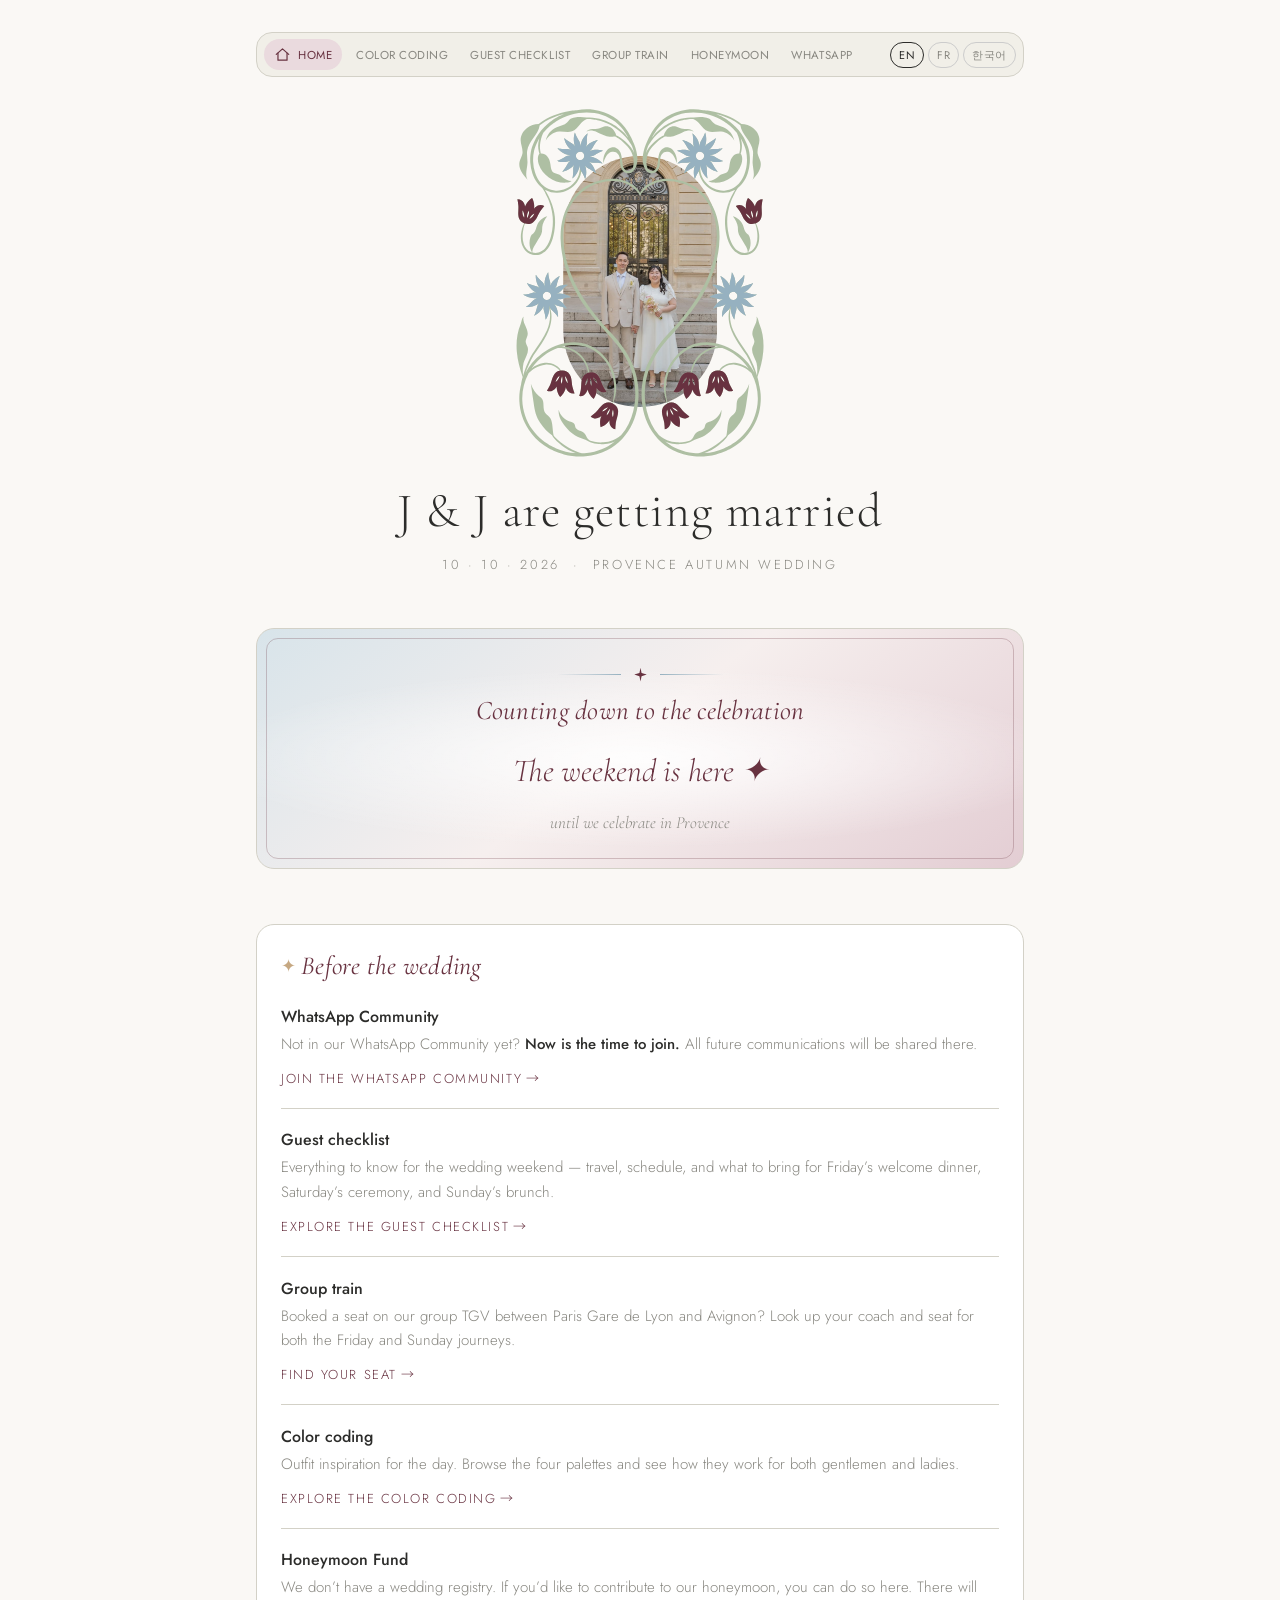
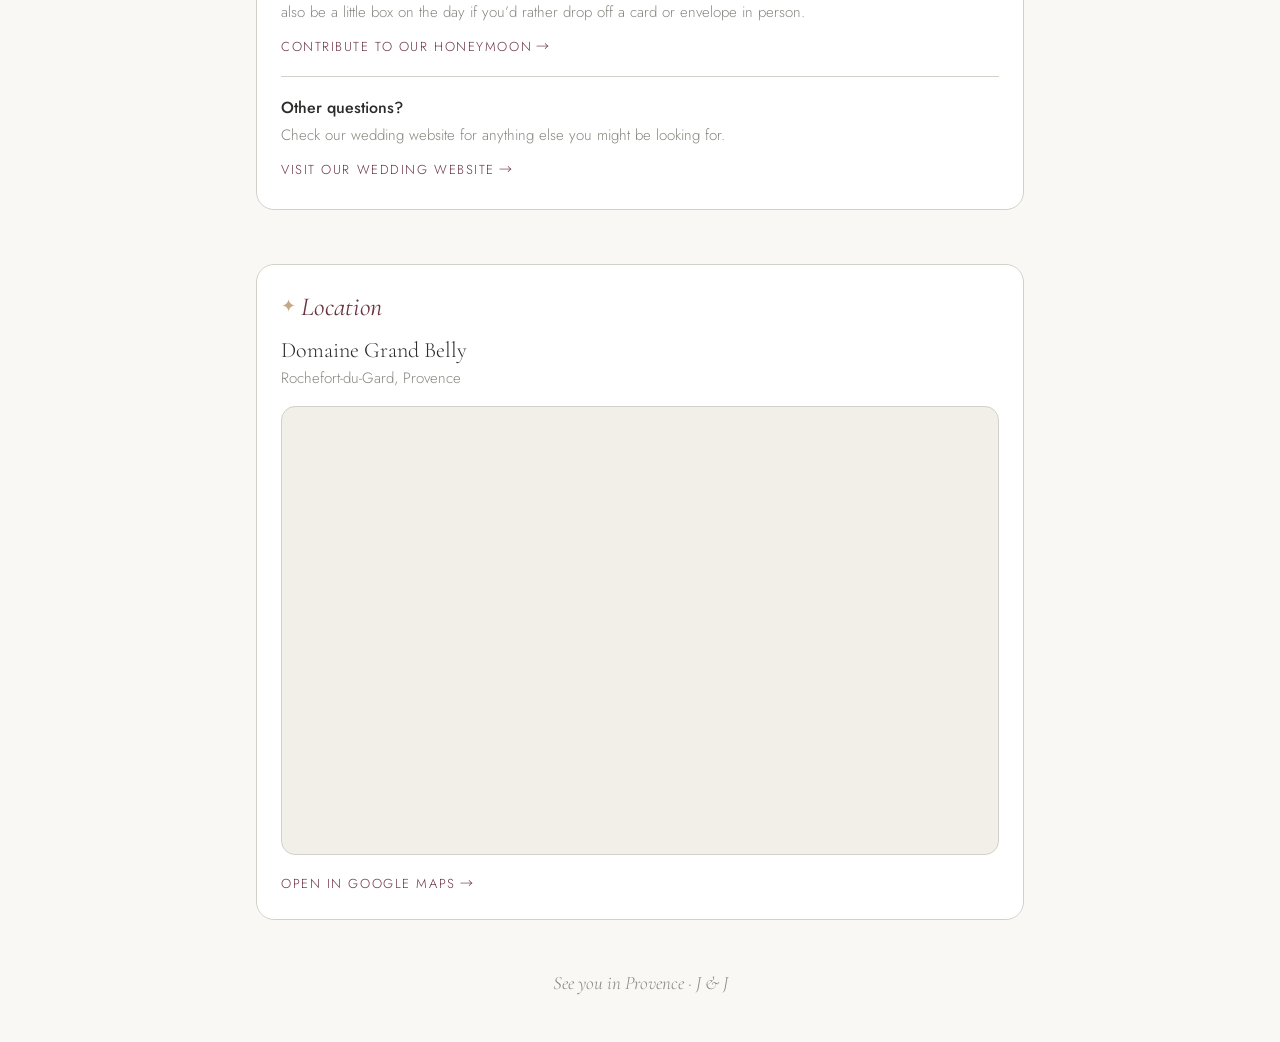
==== index.html @ afd841c7 "Refactor language handling and navigation for J&J Wedding site - Updated language initialization in " ====
<!DOCTYPE html>
<html lang="en">
<head>
  <meta charset="UTF-8">
  <meta name="viewport" content="width=device-width, initial-scale=1.0">
  <title data-i18n="doc.home">J&J Wedding — 10·10·2026</title>
  <link href="https://fonts.googleapis.com/css2?family=Cormorant+Garamond:ital,wght@0,300;0,400;1,300;1,400&family=Jost:wght@300;400&family=Noto+Sans+KR:wght@300;400&display=swap" rel="stylesheet">
  <link rel="stylesheet" href="css/styles.css">
</head>
<body>
  <div class="wrap">

    <nav class="site-nav">
      <a href="index.html" class="site-nav__home is-active" aria-current="page" data-i18n-aria="nav.home">
        <svg class="site-nav__home-icon" viewBox="0 0 24 24" fill="none" aria-hidden="true">
          <path d="M3.2 11.8 12 4l8.8 7.8" stroke="currentColor" stroke-width="1.7" stroke-linecap="round" stroke-linejoin="round"/>
          <path d="M5.6 10.2V20h12.8v-9.8" stroke="currentColor" stroke-width="1.7" stroke-linecap="round" stroke-linejoin="round"/>
        </svg>
        <span class="site-nav__home-text" data-i18n="nav.home">Home</span>
      </a>
      <div class="site-nav__links">
        <a href="color-coding.html" class="site-nav__link" data-i18n="nav.colors">Color coding</a>
        <a href="checklist.html" class="site-nav__link" data-i18n="nav.checklist">Guest checklist</a>
        <a href="train.html" class="site-nav__link" data-i18n="nav.train">Group train</a>
        <a href="honeymoon.html" class="site-nav__link" data-i18n="nav.honeymoon">Honeymoon</a>
        <a href="whatsapp.html" class="site-nav__link" data-i18n="nav.whatsapp">WhatsApp</a>
      </div>
      <div class="site-nav__lang" id="lang-switch" role="group" aria-label="Language">
        <button type="button" class="lang-btn" data-lang="en">EN</button>
        <button type="button" class="lang-btn" data-lang="fr">FR</button>
        <button type="button" class="lang-btn" data-lang="ko">한국어</button>
      </div>
    </nav>

    <header class="home-hero">
      <div class="home-frame">
        <img class="home-frame__photo" src="images/couple.jpg" alt="J &amp; J on the steps after their ceremony">
        <img class="home-frame__art" src="images/floral-frame.svg" alt="" aria-hidden="true">
      </div>
      <h1 data-i18n="home.h1">J &amp; J are getting married</h1>
      <div class="sub" data-i18n="sub.date">10 · 10 · 2026 &nbsp;·&nbsp; Provence Autumn Wedding</div>
    </header>

    <section class="home-countdown" aria-label="Countdown to the celebration">
      <div class="countdown-ornament" aria-hidden="true">
        <span class="cd-rule"></span>
        <svg class="cd-star" viewBox="0 0 24 24" fill="none"><path d="M12 1 L13.7 9.4 L22 12 L13.7 14.6 L12 23 L10.3 14.6 L2 12 L10.3 9.4 Z" fill="#683240"/></svg>
        <span class="cd-rule right"></span>
      </div>
      <div class="home-section-title countdown-title" data-i18n="cd.title">Counting down to the celebration</div>
      <div class="countdown-row" id="countdown">
        <div class="countdown-unit"><span class="countdown-num" id="cd-days">00</span><span class="countdown-label" data-i18n="cd.days">Days</span></div>
        <div class="countdown-unit"><span class="countdown-num" id="cd-hours">00</span><span class="countdown-label" data-i18n="cd.hours">Hours</span></div>
        <div class="countdown-unit"><span class="countdown-num" id="cd-mins">00</span><span class="countdown-label" data-i18n="cd.mins">Minutes</span></div>
        <div class="countdown-unit"><span class="countdown-num" id="cd-secs">00</span><span class="countdown-label" data-i18n="cd.secs">Seconds</span></div>
      </div>
      <div class="countdown-foot" data-i18n="cd.foot">until we celebrate in Provence</div>
    </section>

    <section class="home-before">
      <div class="home-section-title"><span class="home-title-mark">&#10022;</span><span data-i18n="home.before">Before the wedding</span></div>

      <a class="before-item" href="whatsapp.html">
        <div class="before-title" data-i18n="home.wa.title">WhatsApp Community</div>
        <div class="before-desc" data-i18n-html="home.wa.desc">Not in our WhatsApp Community yet? <strong>Now is the time to join.</strong> All future communications will be shared there.</div>
        <span class="home-link"><span data-i18n="home.wa.link">Join the WhatsApp Community</span> <span class="arr">&rarr;</span></span>
      </a>

      <a class="before-item" href="checklist.html">
        <div class="before-title" data-i18n="home.cl.title">Guest checklist</div>
        <div class="before-desc" data-i18n="home.cl.desc">Everything to know for the wedding weekend — travel, schedule, and what to bring for Friday's welcome dinner, Saturday's ceremony, and Sunday's brunch.</div>
        <span class="home-link"><span data-i18n="home.cl.link">Explore the guest checklist</span> <span class="arr">&rarr;</span></span>
      </a>

      <a class="before-item" href="train.html">
        <div class="before-title" data-i18n="home.tr.title">Group train</div>
        <div class="before-desc" data-i18n="home.tr.desc">Booked a seat on our group TGV between Paris Gare de Lyon and Avignon? Look up your coach and seat for both the Friday and Sunday journeys.</div>
        <span class="home-link"><span data-i18n="home.tr.link">Find your seat</span> <span class="arr">&rarr;</span></span>
      </a>

      <a class="before-item" href="color-coding.html">
        <div class="before-title" data-i18n="home.cc.title">Color coding</div>
        <div class="before-desc" data-i18n="home.cc.desc">Outfit inspiration for the day. Browse the four palettes and see how they work for both gentlemen and ladies.</div>
        <span class="home-link"><span data-i18n="home.cc.link">Explore the color coding</span> <span class="arr">&rarr;</span></span>
      </a>

      <a class="before-item" href="honeymoon.html">
        <div class="before-title" data-i18n="home.hm.title">Honeymoon Fund</div>
        <div class="before-desc" data-i18n="home.hm.desc">We don't have a wedding registry. If you'd like to contribute to our honeymoon, you can do so here. There will also be a little box on the day if you'd rather drop off a card or envelope in person.</div>
        <span class="home-link"><span data-i18n="home.hm.link">Contribute to our honeymoon</span> <span class="arr">&rarr;</span></span>
      </a>

      <a class="before-item" href="https://jandjgettingmarried.my.canva.site/" target="_blank" rel="noopener">
        <div class="before-title" data-i18n="home.other.title">Other questions?</div>
        <div class="before-desc" data-i18n="home.other.desc">Check our wedding website for anything else you might be looking for.</div>
        <span class="home-link"><span data-i18n="home.other.link">Visit our wedding website</span> <span class="arr">&rarr;</span></span>
      </a>
    </section>

    <section class="home-location">
      <div class="home-location-head">
        <div class="home-section-title"><span class="home-title-mark">&#10022;</span><span data-i18n="home.loc.title">Location</span></div>
        <div class="home-venue">Domaine Grand Belly</div>
        <div class="home-venue-town" data-i18n="home.loc.town">Rochefort-du-Gard, Provence</div>
      </div>
      <div class="home-map">
        <iframe
          src="https://www.google.com/maps?q=43.99205,4.66018&amp;z=13&amp;hl=en&amp;output=embed"
          title="Map showing Domaine Grand Belly near Rochefort-du-Gard, Provence"
          loading="lazy"
          referrerpolicy="no-referrer-when-downgrade"></iframe>
      </div>
      <a class="home-link" href="https://maps.app.goo.gl/YRnJwH1h8C44rEY98" target="_blank" rel="noopener">
        <span data-i18n="home.map.link">Open in Google Maps</span> <span class="arr">&rarr;</span>
      </a>
    </section>

    <div class="home-foot" data-i18n="home.foot">See you in Provence &middot; J &amp; J</div>

  </div>

  <script src="js/site.js"></script>
  <script>
    // Countdown to the welcome weekend — Friday 9 October 2026, 18:00 (Europe/Paris, CEST = UTC+2)
    (function () {
      var target = new Date('2026-10-09T18:00:00+02:00').getTime();
      var row = document.getElementById('countdown');
      var els = {
        days: document.getElementById('cd-days'),
        hours: document.getElementById('cd-hours'),
        mins: document.getElementById('cd-mins'),
        secs: document.getElementById('cd-secs')
      };
      var pad = function (n) { return (n < 10 ? '0' : '') + n; };

      function tick() {
        var diff = target - Date.now();
        if (diff <= 0) {
          row.innerHTML = '<div class="countdown-done">' + (window.t ? window.t('cd.done') : 'The weekend is here ✦') + '</div>';
          clearInterval(timer);
          return;
        }
        var s = Math.floor(diff / 1000);
        els.days.textContent = Math.floor(s / 86400);
        els.hours.textContent = pad(Math.floor(s % 86400 / 3600));
        els.mins.textContent = pad(Math.floor(s % 3600 / 60));
        els.secs.textContent = pad(s % 60);
      }

      tick();
      var timer = setInterval(tick, 1000);
    })();
  </script>
</body>
</html>
---- css/styles.css ----
:root {
  --burg: #683240;
  --burg-pale: #EADADE;
  --blue: #96B1C0;
  --blue-pale: #E7EEF2;
  --gold: #C6A882;
  --ivory: #FAF4EF;
  --stone: #D3D1C7;
  --bg: #FAF8F5;
  --surface: #F1EFE8;
  --text: #2C2C2A;
  --muted: #888780;
}

* { box-sizing: border-box; margin: 0; padding: 0; }
html { -webkit-text-size-adjust: 100%; overflow-x: hidden; }
body {
  background: var(--bg);
  font-family: 'Jost', 'Noto Sans KR', sans-serif;
  font-weight: 300;
  min-height: 100vh;
  overflow-x: hidden;
}

.wrap { max-width: 800px; width: 100%; margin: 0 auto; padding: 2rem 1rem 3rem; }

/* HEADER */
h1 {
  font-family: 'Cormorant Garamond', serif;
  font-size: clamp(30px, 6vw, 38px);
  font-weight: 300;
  color: var(--text);
  letter-spacing: .04em;
  line-height: 1.2;
  margin-bottom: 5px;
}
.sub {
  font-size: 15px;
  color: var(--muted);
  letter-spacing: .14em;
  text-transform: uppercase;
  margin-bottom: 1.8rem;
}

/* LANGUAGE SWITCHER */
.lang-switch { display: flex; gap: 6px; margin-bottom: 1.4rem; }
.lang-btn {
  padding: 5px 12px;
  border-radius: 20px;
  font-size: 14px;
  letter-spacing: .08em;
  text-transform: uppercase;
  cursor: pointer;
  border: 0.5px solid #ccc;
  color: var(--muted);
  background: transparent;
  font-family: 'Jost', sans-serif;
  transition: border-color .15s, color .15s;
  -webkit-tap-highlight-color: transparent;
}
.lang-btn.active { border-color: var(--text); color: var(--text); }

/* TABS */
.tabs-wrap { margin-bottom: 1.4rem; }
.tabs-row { display: flex; flex-direction: column; gap: 4px; margin-bottom: 10px; }
.tabs-row:last-child { margin-bottom: 0; }
.tabs-row-label { font-size: 13px; letter-spacing: .12em; text-transform: uppercase; color: var(--muted); }
.tabs { display: flex; gap: 8px; }
.tab {
  flex: 1;
  padding: 9px 8px;
  border-radius: 20px;
  font-size: 15px;
  letter-spacing: .06em;
  text-transform: uppercase;
  cursor: pointer;
  border: 0.5px solid #ccc;
  color: var(--muted);
  background: transparent;
  transition: border-color .15s, color .15s;
  font-family: 'Jost', sans-serif;
  text-align: center;
  -webkit-tap-highlight-color: transparent;
}
.tab.active { background: transparent; }
.tab-swatch {
  width: 8px;
  height: 8px;
  border-radius: 50%;
  display: inline-block;
  margin-right: 4px;
  vertical-align: middle;
  flex-shrink: 0;
}

/* BADGE */
.badge {
  display: inline-block;
  font-size: 14px;
  letter-spacing: .08em;
  text-transform: uppercase;
  padding: 4px 11px;
  border-radius: 20px;
  margin-bottom: 12px;
}
.badge-classic { background: #EAE6E0; color: #5A4E44; }
.badge-bold { background: var(--burg-pale); color: var(--burg); }
.badge-azure { background: var(--blue-pale); color: #47606D; }

.outfit-wrap { display: block; }

/* HERO CARD */
.outfit-hero {
  background: var(--surface);
  border-radius: 16px;
  border: 0.5px solid var(--stone);
  padding: 1.4rem 1rem 1rem;
  margin-bottom: 1.2rem;
  display: flex;
  flex-direction: column;
  gap: 1rem;
}
@media (min-width: 500px) {
  .outfit-hero { flex-direction: row; align-items: flex-start; padding: 1.4rem; gap: 1.4rem; }
}

/* Avatar pair */
.fig-wrap { display: flex; flex-direction: row; align-items: flex-end; gap: 10px; flex-shrink: 0; }
.avatar-col { display: flex; flex-direction: column; align-items: center; gap: 6px; }
.avatar-label { font-size: 13px; letter-spacing: .10em; text-transform: uppercase; color: var(--muted); text-align: center; }

/* Colour dots */
.dots-group { margin-top: .6rem; }
.dots-group + .dots-group { margin-top: .4rem; }
.dots-who { font-size: 13px; letter-spacing: .10em; text-transform: uppercase; color: var(--muted); margin-bottom: 3px; }
.colour-dots { display: flex; flex-wrap: wrap; gap: 8px; }
.cdot-wrap { display: flex; align-items: center; gap: 5px; }
.cdot { width: 24px; height: 24px; border-radius: 50%; border: 0.5px solid rgba(0,0,0,.08); flex-shrink: 0; }
.cdot-label { font-size: 15px; color: var(--muted); }

.hero-text { flex: 1; }
.hero-name {
  font-family: 'Cormorant Garamond', serif;
  font-size: clamp(24px, 4vw, 29px);
  font-weight: 300;
  color: var(--text);
  margin-bottom: 4px;
}
.hero-tagline { font-size: 16px; color: var(--muted); line-height: 1.65; }

/* PIECES */
.pieces-header { display: flex; align-items: center; justify-content: space-between; margin: 1.4rem 0 .7rem; }
.pieces-title { font-size: 14px; letter-spacing: .14em; text-transform: uppercase; color: var(--gold); }
.ptabs { display: flex; gap: 4px; }
.ptab {
  padding: 4px 12px;
  border-radius: 20px;
  font-size: 14px;
  letter-spacing: .06em;
  text-transform: uppercase;
  cursor: pointer;
  border: 0.5px solid #ccc;
  color: var(--muted);
  background: transparent;
  transition: all .15s;
  font-family: 'Jost', sans-serif;
  -webkit-tap-highlight-color: transparent;
}
.ptab.active { background: var(--text); color: #fff; border-color: var(--text); }

.piece-list { display: flex; flex-direction: column; gap: 8px; }
.piece-list.hidden { display: none; }
.piece-card {
  background: #fff;
  border: 0.5px solid var(--stone);
  border-radius: 12px;
  padding: 11px 13px;
  display: flex;
  align-items: center;
  gap: 12px;
}
.piece-swatch { width: 38px; height: 38px; border-radius: 8px; flex-shrink: 0; border: 0.5px solid rgba(0,0,0,.07); }
.piece-text { flex: 1; min-width: 0; }
.piece-name { font-size: 17px; color: var(--text); font-weight: 400; margin-bottom: 2px; }
.piece-desc { font-size: 15px; color: var(--muted); line-height: 1.55; }

/* MOBILE OVERRIDES */
@media (max-width: 499px) {
  .avatar-col svg { width: 72px; height: 120px; }
  .tab { padding: 6px 4px; font-size: 13px; letter-spacing: .04em; white-space: normal; line-height: 1.3; }
  .tab-swatch { display: none; }
  .tabs { gap: 4px; }
  .fig-wrap { align-self: center; }
}

/* SITE NAV — a single cohesive bar: home glyph, section links, language controls */
.site-nav {
  display: flex;
  flex-wrap: wrap;
  align-items: center;
  gap: 4px;
  padding: 6px 7px;
  margin-bottom: 2rem;
  background: var(--surface);
  border: 0.5px solid var(--stone);
  border-radius: 16px;
}
.site-nav__links {
  display: flex;
  flex-wrap: wrap;
  align-items: center;
  gap: 2px;
  flex: 1 1 auto;
  min-width: 0;
}
.site-nav__home,
.site-nav__link {
  display: inline-flex;
  align-items: center;
  padding: 6px 10px;
  border-radius: 999px;
  font-family: 'Jost', 'Noto Sans KR', sans-serif;
  font-size: 11.5px;
  font-weight: 400;
  letter-spacing: .045em;
  text-transform: uppercase;
  color: var(--muted);
  text-decoration: none;
  white-space: nowrap;
  transition: background-color .18s ease, color .18s ease;
  -webkit-tap-highlight-color: transparent;
}
.site-nav__home:hover,
.site-nav__link:hover {
  color: var(--text);
  background: var(--burg-pale);
}
.site-nav__link.is-active {
  color: var(--ivory);
  background: var(--burg);
}

/* Home: icon only, text unfurls to the right on hover / focus / current page */
.site-nav__home { padding: 7px 10px; }
.site-nav__home.is-active { color: var(--burg); background: var(--burg-pale); }
.site-nav__home-icon { width: 17px; height: 17px; display: block; flex-shrink: 0; }
.site-nav__home-text {
  max-width: 0;
  overflow: hidden;
  opacity: 0;
  white-space: nowrap;
  transition: max-width .3s cubic-bezier(.16,1,.3,1), opacity .22s ease, margin-left .3s cubic-bezier(.16,1,.3,1);
}
.site-nav__home:hover .site-nav__home-text,
.site-nav__home:focus-visible .site-nav__home-text,
.site-nav__home.is-active .site-nav__home-text {
  max-width: 8em;
  opacity: 1;
  margin-left: 7px;
}
@media (hover: none) {
  .site-nav__home-text { max-width: 8em; opacity: 1; margin-left: 7px; }
}

/* Language controls, pinned to the end of the bar */
.site-nav__lang {
  display: flex;
  gap: 4px;
  margin-left: auto;
  padding-left: 6px;
  flex-shrink: 0;
}
.site-nav__lang .lang-btn {
  padding: 4px 8px;
  font-size: 11px;
  letter-spacing: .05em;
}

.site-nav a:focus-visible,
.site-nav button:focus-visible {
  outline: 2px solid var(--burg);
  outline-offset: 2px;
}

@media (max-width: 620px) {
  .site-nav { justify-content: space-between; }
  .site-nav__links { order: 2; flex-basis: 100%; justify-content: center; }
  .site-nav__lang { order: 1; padding-left: 0; }
}
@media (prefers-reduced-motion: reduce) {
  .site-nav__home-text { transition: none; }
}

/* ===================================================================
   HOMEPAGE
   =================================================================== */

/* HERO */
.home-hero { text-align: center; margin: .5rem 0 3.4rem; }
.home-hero .heart { font-size: 29px; margin-bottom: .6rem; }
.home-frame {
  position: relative;
  width: min(248px, 64vw);
  aspect-ratio: 357 / 501;
  margin: 0 auto 1.6rem;
}
.home-frame__photo {
  position: absolute;
  left: 50%;
  top: 13.5%;
  width: 62%;
  height: 72%;
  transform: translateX(-50%);
  object-fit: cover;
  object-position: center;
  border-radius: 999px;
  display: block;
}
.home-frame__art {
  position: absolute;
  inset: 0;
  width: 100%;
  height: 100%;
  pointer-events: none;
}
.home-hero h1 {
  font-size: clamp(34px, 8vw, 48px);
  letter-spacing: .03em;
  margin-bottom: .9rem;
}
.home-hero .sub {
  margin-bottom: 0;
  font-size: 13px;
  letter-spacing: .2em;
}

/* SHARED SECTION HEADING */
.home-section-title {
  font-family: 'Cormorant Garamond', serif;
  font-style: italic;
  font-weight: 400;
  font-size: 26px;
  color: var(--burg);
  margin-bottom: .9rem;
  letter-spacing: .01em;
}
/* Recurring grace note before every section title — the amplified version is the countdown ornament */
.home-title-mark {
  display: inline-block;
  color: var(--gold);
  font-style: normal;
  font-size: .68em;
  margin-right: .6ch;
  vertical-align: .14em;
}

/* COUNTDOWN */
.home-countdown {
  position: relative;
  text-align: center;
  margin: 0 0 3.4rem;
  padding: 2.4rem 1.2rem 2.2rem;
  border-radius: 18px;
  border: 0.5px solid var(--stone);
  /* Wash blended from our two colours: dusty blue -> warm white -> deep burgundy */
  background:
    radial-gradient(78% 52% at 50% 54%, rgba(255, 255, 255, .92), rgba(255, 255, 255, 0) 72%),
    linear-gradient(142deg, #D8E4EA 0%, #F6EFEE 48%, #E3CDD3 100%);
  overflow: hidden;
}
/* Inner hairline frame — a formal invitation border */
.home-countdown::before {
  content: "";
  position: absolute;
  inset: 9px;
  border: 1px solid rgba(104, 50, 64, .26);
  border-radius: 12px;
  pointer-events: none;
}

.countdown-ornament {
  display: flex;
  align-items: center;
  justify-content: center;
  gap: 12px;
  margin-bottom: .7rem;
}
.countdown-ornament .cd-rule {
  display: block;
  width: clamp(28px, 12vw, 64px);
  height: 1px;
  background: linear-gradient(90deg, transparent, var(--blue));
}
.countdown-ornament .cd-rule.right { transform: scaleX(-1); }
.countdown-ornament .cd-star { width: 15px; height: 15px; flex-shrink: 0; }

.countdown-title { margin-bottom: 1.5rem; font-size: 27px; }

.countdown-row {
  display: flex;
  flex-wrap: wrap;
  justify-content: center;
  align-items: stretch;
  gap: clamp(7px, 2.4vw, 15px);
}
.countdown-unit {
  display: flex;
  flex-direction: column;
  align-items: center;
  gap: .5rem;
  min-width: clamp(56px, 18vw, 92px);
  padding: .95rem .5rem .7rem;
  background: #fff;
  border: 0.5px solid var(--stone);
  border-radius: 14px;
  box-shadow: 0 8px 22px -14px rgba(104, 50, 64, .32);
}
.countdown-num {
  font-family: 'Cormorant Garamond', serif;
  font-weight: 400;
  font-size: clamp(34px, 11vw, 56px);
  line-height: 1;
  color: var(--burg);
  font-variant-numeric: tabular-nums;
}
.countdown-label {
  font-size: 9.5px;
  letter-spacing: .15em;
  text-transform: uppercase;
  color: var(--burg);
  opacity: .72;
}
.countdown-foot {
  margin-top: 1.4rem;
  font-family: 'Cormorant Garamond', serif;
  font-style: italic;
  font-size: 17px;
  color: var(--muted);
}
.countdown-done {
  font-family: 'Cormorant Garamond', serif;
  font-style: italic;
  font-size: clamp(24px, 6vw, 32px);
  color: var(--burg);
}

/* LOCATION + MAP — shares the framed-panel shell with .home-before */
.home-location {
  position: relative;
  margin-top: 3.4rem;
  background: #fff;
  border: 0.5px solid var(--stone);
  border-radius: 18px;
  padding: 1.6rem 1.5rem;
}
/* Everything outside the map follows the Google Maps link (stretched via the
   link's ::after). The map embed stays interactive by sitting above the overlay. */
.home-location .home-link::after {
  content: "";
  position: absolute;
  inset: 0;
  border-radius: inherit;
}
.home-location .home-map { z-index: 1; }
/* Blue rule brackets the heading block on hover/focus — matches .before-item */
.home-location-head { position: relative; }
.home-location-head::before,
.home-location-head::after {
  content: "";
  position: absolute;
  top: .1rem;
  bottom: .1rem;
  width: 2px;
  border-radius: 1px;
  background: var(--blue);
  opacity: 0;
  transform: scaleY(.4);
  pointer-events: none;
  transition: opacity .18s ease-out, transform .18s ease-out;
}
.home-location-head::before { left: -.75rem; }
.home-location-head::after { right: -.75rem; }
.home-location:hover .home-location-head::before,
.home-location:hover .home-location-head::after,
.home-location:focus-within .home-location-head::before,
.home-location:focus-within .home-location-head::after { opacity: 1; transform: scaleY(1); }
.home-location:hover .home-link { border-color: var(--burg); }
.home-location:hover .home-link .arr { transform: translateX(3px); }
.home-venue {
  font-family: 'Cormorant Garamond', serif;
  font-size: 22px;
  color: var(--text);
  line-height: 1.3;
}
.home-venue-town { font-size: 15px; color: var(--muted); margin-top: 2px; }
.home-map {
  position: relative;
  margin-top: 1.1rem;
  border-radius: 14px;
  overflow: hidden;
  border: 0.5px solid var(--stone);
  aspect-ratio: 16 / 10;
  background: var(--surface);
}
.home-map iframe {
  width: 100%;
  height: 100%;
  border: 0;
  display: block;
  filter: sepia(.14) saturate(.9) contrast(1.02);
}
@media (max-width: 499px) { .home-map { aspect-ratio: 4 / 3; } }

/* INLINE ARROW LINK */
.home-link {
  display: inline-flex;
  align-items: baseline;
  gap: .5ch;
  margin-top: 1.1rem;
  font-size: 13px;
  letter-spacing: .12em;
  text-transform: uppercase;
  color: var(--burg);
  text-decoration: none;
  border-bottom: 1px solid transparent;
  transition: border-color .15s;
}
.home-link .arr { transition: transform .18s ease-out; }
.home-link:hover { border-color: var(--burg); }
.home-link:hover .arr { transform: translateX(3px); }

/* BEFORE THE WEDDING */
.home-before {
  margin-top: 3.4rem;
  background: #fff;
  border: 0.5px solid var(--stone);
  border-radius: 18px;
  padding: 1.6rem 1.5rem .6rem;
}
.home-before .home-section-title { margin-bottom: .3rem; }
.before-item {
  position: relative;
  display: block;
  padding: 1.2rem 0;
  border-top: 1px solid var(--stone);
  text-decoration: none;
  color: var(--text);
}
.home-before .home-section-title + .before-item { border-top: 0; }
.before-item:first-of-type { border-top: 0; }
/* Whole subsection is one link — a blue rule brackets each side on hover/focus */
.before-item::before,
.before-item::after {
  content: "";
  position: absolute;
  top: .95rem;
  bottom: .95rem;
  width: 2px;
  border-radius: 1px;
  background: var(--blue);
  opacity: 0;
  transform: scaleY(.4);
  transition: opacity .18s ease-out, transform .18s ease-out;
}
.before-item::before { left: -.75rem; }
.before-item::after { right: -.75rem; }
.before-item:hover::before,
.before-item:hover::after,
.before-item:focus-visible::before,
.before-item:focus-visible::after { opacity: 1; transform: scaleY(1); }
.before-title {
  font-size: 16px;
  font-weight: 500;
  color: var(--text);
  margin-bottom: 4px;
  transition: color .15s;
}
.before-desc { font-size: 15px; line-height: 1.65; color: var(--muted); }
.before-desc strong { color: var(--text); font-weight: 500; }
.before-item .home-link { margin-top: .7rem; }
.before-item:hover .before-title,
.before-item:focus-visible .before-title { color: var(--burg); }
.before-item:hover .home-link,
.before-item:focus-visible .home-link { border-color: var(--burg); }
.before-item:hover .home-link .arr { transform: translateX(3px); }

/* HOME FOOTER */
.home-foot {
  text-align: center;
  margin-top: 3.2rem;
  font-family: 'Cormorant Garamond', serif;
  font-style: italic;
  font-size: 19px;
  color: var(--muted);
}

/* ENTRANCE — one authored moment: the top of the page settles in */
@media (prefers-reduced-motion: no-preference) {
  .home-hero, .home-countdown { animation: home-rise .8s cubic-bezier(.16,1,.3,1) both; }
  .home-countdown { animation-delay: .12s; }
  .countdown-unit { animation: digit-settle .7s cubic-bezier(.16,1,.3,1) both; }
  .countdown-unit:nth-child(1) { animation-delay: .22s; }
  .countdown-unit:nth-child(2) { animation-delay: .30s; }
  .countdown-unit:nth-child(3) { animation-delay: .38s; }
  .countdown-unit:nth-child(4) { animation-delay: .46s; }
}
@keyframes home-rise {
  from { opacity: 0; transform: translateY(14px); }
  to   { opacity: 1; transform: translateY(0); }
}
@keyframes digit-settle {
  from { opacity: 0; transform: translateY(10px); filter: blur(6px); }
  to   { opacity: 1; transform: translateY(0); filter: blur(0); }
}

/* CHECKLIST PAGE */
.checklist-section {
  background: #fff;
  border: 0.5px solid var(--stone);
  border-radius: 14px;
  padding: 1.3rem 1.4rem;
  margin-bottom: 1rem;
}
.checklist-section h2 {
  font-family: 'Cormorant Garamond', serif;
  font-style: italic;
  font-weight: 400;
  color: var(--burg);
  font-size: 26px;
  margin-bottom: 12px;
}
.checklist-subtitle { font-size: 15px; letter-spacing: .1em; text-transform: uppercase; color: var(--gold); margin: -6px 0 12px; }
.checklist-section ul { padding-left: 1.2rem; }
.checklist-section li { margin: 10px 0; font-size: 17px; line-height: 1.65; color: var(--text); }
.checklist-section li ul { margin-top: 6px; }
.checklist-section li strong { font-weight: 500; }
.checklist-section a { color: var(--burg); font-weight: 500; overflow-wrap: anywhere; }
.lang-section-content { display: none; }
.lang-section-content.visible { display: block; }
.lang-section-content[data-lang="ko"] { font-family: 'Poor Story', 'Noto Sans KR', sans-serif; }
.lang-section-content[data-lang="ko"] h2 { font-family: 'Poor Story', 'Noto Sans KR', sans-serif; font-style: normal; font-size: 28px; }
.lang-section-content[data-lang="ko"] li { font-size: 18px; }

/* ACTION PAGES — WhatsApp community, honeymoon fund */
.action-section {
  background: #fff;
  border: 0.5px solid var(--stone);
  border-radius: 14px;
  padding: 1.6rem 1.5rem;
  margin-bottom: 1rem;
}
.action-section h2 {
  font-family: 'Cormorant Garamond', serif;
  font-style: italic;
  font-weight: 400;
  color: var(--burg);
  font-size: 26px;
  margin-bottom: 12px;
}
.action-section p { font-size: 17px; line-height: 1.7; color: var(--text); margin-bottom: .9rem; }
.action-section p:last-child { margin-bottom: 0; }
.action-section p strong { font-weight: 500; }
.action-eyebrow { font-size: 15px; letter-spacing: .1em; text-transform: uppercase; color: var(--gold); margin-bottom: 8px; }

.action-cta {
  display: inline-flex;
  align-items: center;
  gap: .6ch;
  margin-top: .4rem;
  padding: 13px 26px;
  border-radius: 24px;
  background: var(--burg);
  color: var(--ivory);
  font-family: 'Jost', sans-serif;
  font-size: 14px;
  letter-spacing: .12em;
  text-transform: uppercase;
  text-decoration: none;
  transition: transform .15s ease-out, box-shadow .15s ease-out;
  -webkit-tap-highlight-color: transparent;
}
.action-cta .arr { transition: transform .18s ease-out; }
.action-cta:hover { transform: translateY(-1px); box-shadow: 0 12px 26px -14px rgba(104, 50, 64, .55); }
.action-cta:hover .arr { transform: translateX(3px); }

.qr-card {
  display: flex;
  align-items: center;
  gap: 1.3rem;
  background: var(--blue-pale);
  border: 0.5px solid var(--stone);
  border-left: 3px solid var(--blue);
  border-radius: 12px;
  padding: 1.2rem 1.3rem;
  margin-top: 1.1rem;
}
.qr-card img { width: 116px; height: 116px; flex-shrink: 0; }
.qr-card-text { font-size: 15px; line-height: 1.6; color: #5A6E78; }
.qr-card-text strong { color: #47606D; font-weight: 500; display: block; margin-bottom: 2px; }
@media (max-width: 420px) {
  .qr-card { flex-direction: column; text-align: center; gap: .9rem; border-left: 0.5px solid var(--stone); border-top: 3px solid var(--blue); }
}

.action-note {
  font-size: 14px;
  line-height: 1.6;
  color: var(--muted);
  margin-top: 1.4rem;
  padding-top: 1rem;
  border-top: 1px solid var(--blue);
}
.action-section a:not(.action-cta) { color: var(--burg); font-weight: 500; overflow-wrap: anywhere; }

.lang-section-content[data-lang="ko"] .action-section h2 { font-family: 'Poor Story', 'Noto Sans KR', sans-serif; font-style: normal; font-size: 28px; }
.lang-section-content[data-lang="ko"] .action-section p { font-size: 18px; }

/* ===================================================================
   GROUP TRAIN PAGE
   =================================================================== */
.train-intro { margin-bottom: 1.4rem; }
body.lang-ko .action-section h2,
body.lang-ko .train-roster__label { font-family: 'Poor Story', 'Noto Sans KR', sans-serif; font-style: normal; }
body.lang-ko .action-section p,
body.lang-ko .seat__name,
body.lang-ko .roster__name { font-size: 18px; }

/* SEARCH FIELD */
.train-search {
  display: flex;
  align-items: center;
  gap: .6ch;
  margin-top: 1.1rem;
  padding: 12px 16px;
  background: var(--bg);
  border: 0.5px solid var(--stone);
  border-radius: 26px;
  transition: border-color .15s;
}
.train-search:focus-within { border-color: var(--burg); }
.train-search__icon { color: var(--gold); font-size: 18px; line-height: 1; transform: rotate(45deg); }
.train-search input {
  flex: 1;
  min-width: 0;
  border: 0;
  background: transparent;
  font-family: 'Jost', 'Noto Sans KR', sans-serif;
  font-size: 17px;
  color: var(--text);
  outline: none;
}
.train-search__clear {
  border: 0;
  background: transparent;
  color: var(--muted);
  font-size: 22px;
  line-height: 1;
  cursor: pointer;
  padding: 0 4px;
  -webkit-tap-highlight-color: transparent;
}

/* SEARCH RESULT */
.train-result { margin-top: 1rem; display: flex; flex-direction: column; gap: 10px; }
.train-result__card {
  background: var(--blue-pale);
  border: 0.5px solid var(--stone);
  border-left: 3px solid var(--blue);
  border-radius: 12px;
  padding: 1rem 1.1rem;
}
.train-result__name {
  font-family: 'Cormorant Garamond', serif;
  font-style: italic;
  font-size: 21px;
  color: var(--burg);
  margin-bottom: 8px;
}
.train-result__line {
  display: flex;
  flex-wrap: wrap;
  align-items: baseline;
  gap: 4px 10px;
  width: 100%;
  text-align: left;
  border: 0;
  background: transparent;
  padding: 6px 0;
  cursor: pointer;
  font-family: 'Jost', 'Noto Sans KR', sans-serif;
  font-size: 16px;
  color: var(--text);
  -webkit-tap-highlight-color: transparent;
}
.train-result__line + .train-result__line { border-top: 1px solid rgba(150,177,192,.4); }
.train-result__where { font-size: 13px; letter-spacing: .04em; text-transform: uppercase; color: #5A6E78; }

/* DIRECTION SWITCH */
.train-dir {
  display: flex;
  gap: 8px;
  margin-bottom: 1.1rem;
}
.train-dir__btn {
  position: relative;
  flex: 1;
  display: flex;
  flex-direction: column;
  gap: 3px;
  align-items: flex-start;
  padding: 12px 14px;
  border-radius: 14px;
  border: 0.5px solid #ccc;
  background: transparent;
  cursor: pointer;
  font-family: 'Jost', 'Noto Sans KR', sans-serif;
  color: var(--muted);
  transition: border-color .15s, color .15s;
  -webkit-tap-highlight-color: transparent;
}
.train-dir__btn.active { border-color: var(--burg); color: var(--text); }
.train-dir__day { font-size: 12px; letter-spacing: .12em; text-transform: uppercase; color: var(--gold); }
.train-dir__route { font-size: 16px; }
.train-dir__route .arr { margin: 0 3px; }
.train-dir__flag {
  position: absolute;
  top: 8px;
  right: 10px;
  color: var(--burg);
  font-size: 20px;
  line-height: 1;
}

/* JOURNEY + COACH */
.train-journey { margin-bottom: 1.4rem; }
.train-journey__head { margin-bottom: .9rem; }
.train-journey__times {
  font-family: 'Cormorant Garamond', serif;
  font-size: 24px;
  color: var(--text);
}
.train-journey__times strong { font-weight: 400; color: var(--burg); }
.train-journey__meta { font-size: 14px; color: var(--muted); letter-spacing: .04em; margin-top: 2px; }

.coach {
  background: #fff;
  border: 0.5px solid var(--stone);
  border-radius: 16px;
  padding: 1.1rem;
}
.coach__head {
  display: flex;
  align-items: center;
  justify-content: space-between;
  margin-bottom: 1rem;
}
.coach__badge {
  font-size: 13px;
  letter-spacing: .12em;
  text-transform: uppercase;
  color: var(--burg);
  background: var(--burg-pale);
  padding: 4px 11px;
  border-radius: 20px;
}
.coach__dir { font-size: 12px; letter-spacing: .1em; text-transform: uppercase; color: var(--muted); }

.coach__track {
  display: flex;
  flex-direction: column;
  gap: 14px;
}

/* SEAT BAYS */
.bay {
  border: 0.5px solid var(--stone);
  border-radius: 12px;
  padding: 10px;
  background: var(--surface);
}
.bay__row { display: flex; gap: 8px; }
.bay__row + .bay__row { margin-top: 8px; }
.bay--quad .bay__table {
  height: 10px;
  margin: 8px 10px;
  border-radius: 3px;
  background: repeating-linear-gradient(90deg, var(--stone) 0 6px, transparent 6px 12px);
  opacity: .7;
}

.seat {
  flex: 1;
  min-width: 0;
  display: flex;
  flex-direction: column;
  align-items: center;
  justify-content: center;
  gap: 3px;
  padding: 10px 6px;
  border-radius: 9px;
  border: 0.5px solid var(--stone);
  background: #fff;
  text-align: center;
  transition: box-shadow .18s, border-color .18s, background .18s;
}
.seat__num {
  font-family: 'Cormorant Garamond', serif;
  font-size: 20px;
  color: var(--burg);
  font-variant-numeric: tabular-nums;
  line-height: 1;
}
.seat__name {
  font-size: 14px;
  line-height: 1.35;
  color: var(--text);
  overflow-wrap: anywhere;
}
.seat.is-empty { background: var(--bg); }
.seat.is-empty .seat__name { color: var(--muted); }
.seat.is-match {
  border-color: var(--burg);
  background: var(--burg-pale);
  box-shadow: 0 0 0 2px var(--burg), 0 10px 24px -12px rgba(104,50,64,.5);
}
.seat.is-match .seat__name { font-weight: 500; }

/* ROSTER */
.train-roster__cols {
  display: grid;
  grid-template-columns: 1fr;
  gap: 1.4rem;
  margin-top: .4rem;
}
@media (min-width: 560px) { .train-roster__cols { grid-template-columns: 1fr 1fr; gap: 1.6rem; } }
.train-roster__label {
  font-size: 13px;
  letter-spacing: .1em;
  text-transform: uppercase;
  color: var(--gold);
  margin-bottom: .6rem;
}
.train-roster ul { list-style: none; padding: 0; }
.train-roster li {
  display: flex;
  align-items: baseline;
  justify-content: space-between;
  gap: 10px;
  padding: 8px 0;
  border-top: 1px solid var(--stone);
  font-size: 16px;
}
.train-roster li:first-child { border-top: 0; }
.train-roster li.is-empty .roster__name { color: var(--muted); }
.train-roster li.is-match {
  background: var(--burg-pale);
  border-radius: 8px;
  border-top-color: transparent;
  padding-left: 8px;
  padding-right: 8px;
  margin: 0 -8px;
}
.roster__name { color: var(--text); }
.roster__seat { font-size: 13px; letter-spacing: .04em; text-transform: uppercase; color: var(--muted); white-space: nowrap; }

@media (max-width: 380px) {
  .seat__num { font-size: 18px; }
  .seat__name { font-size: 13px; }
  .train-dir__btn { padding: 10px; }
  .train-dir__route { font-size: 14px; }
}

/* VERDICT */
.verdict {
  background: #fff;
  border-radius: 12px;
  padding: 14px 16px;
  margin-top: 1.2rem;
  border-left: 3px solid var(--burg);
  border-top: 0.5px solid var(--stone);
  border-right: 0.5px solid var(--stone);
  border-bottom: 0.5px solid var(--stone);
}
.verdict-title {
  font-family: 'Cormorant Garamond', serif;
  font-size: 21px;
  font-style: italic;
  color: var(--burg);
  margin-bottom: 5px;
}
.verdict-text { font-size: 16px; color: var(--muted); line-height: 1.7; }
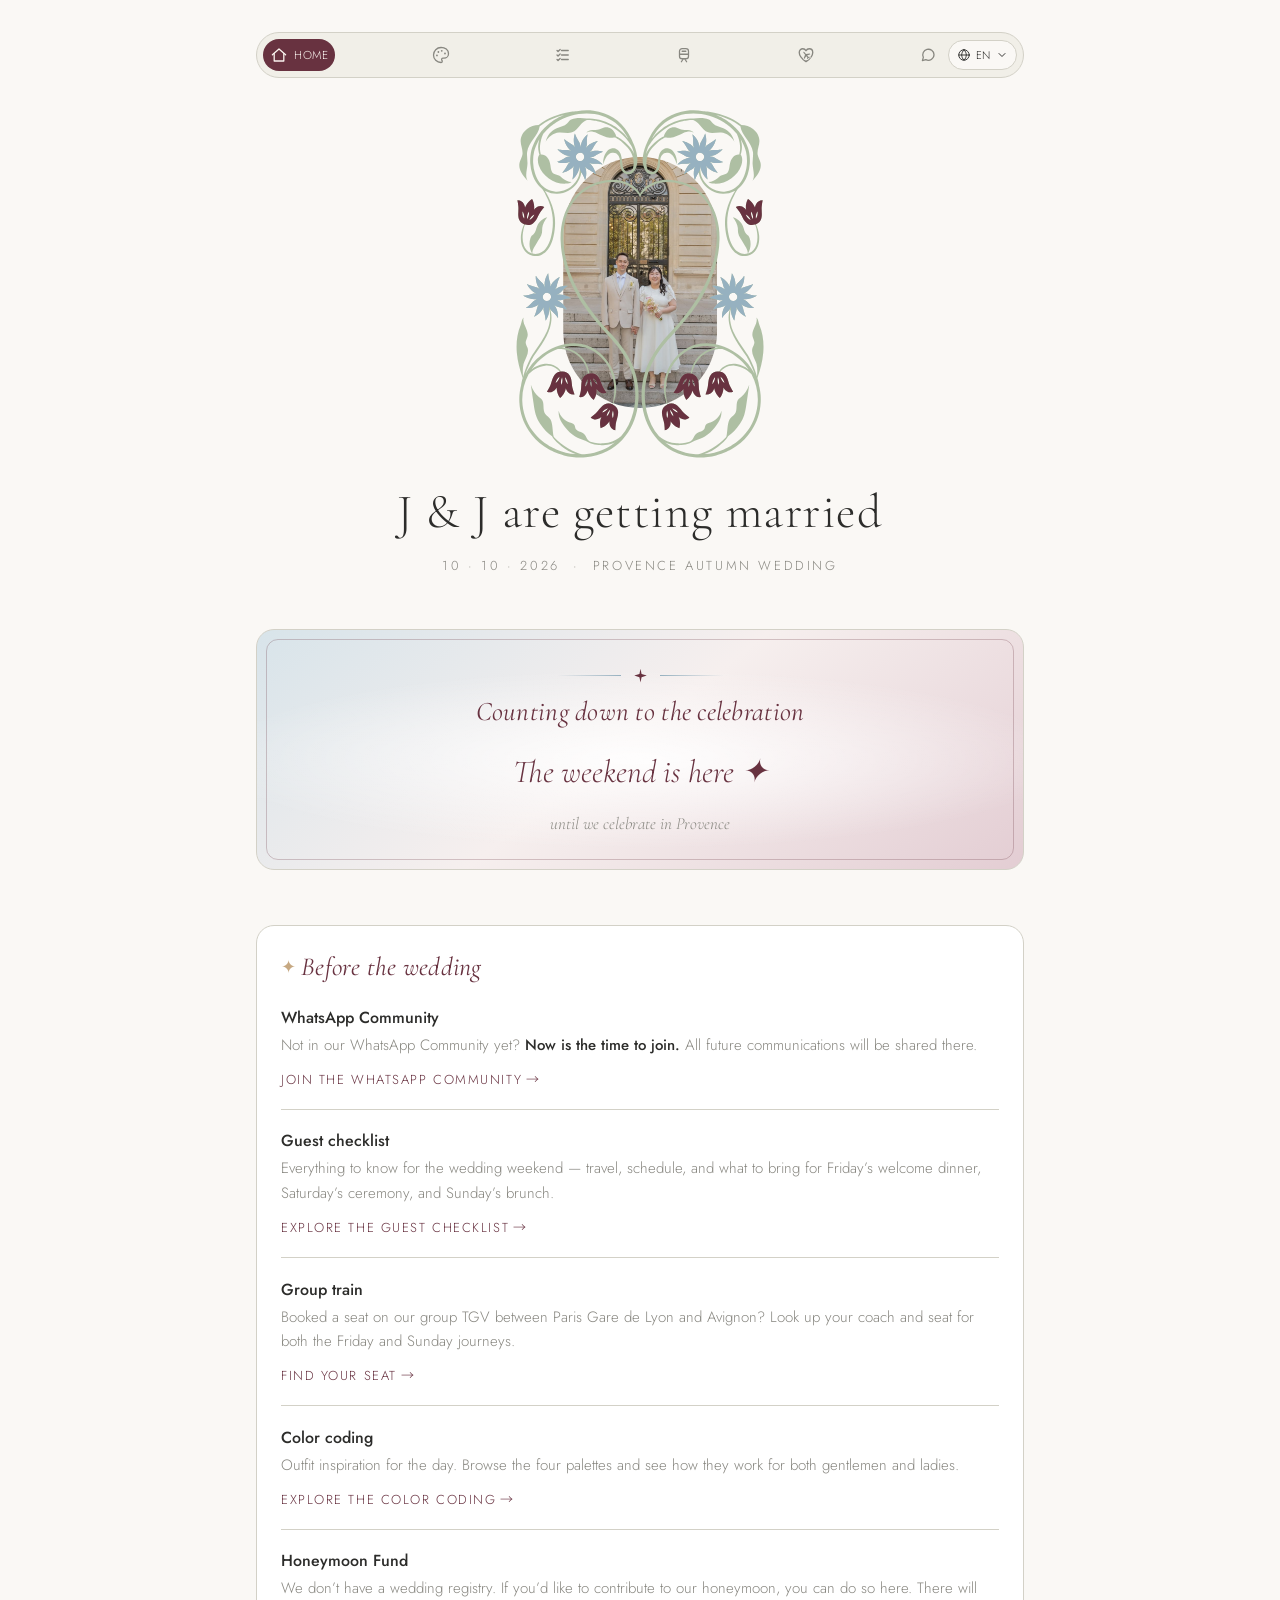
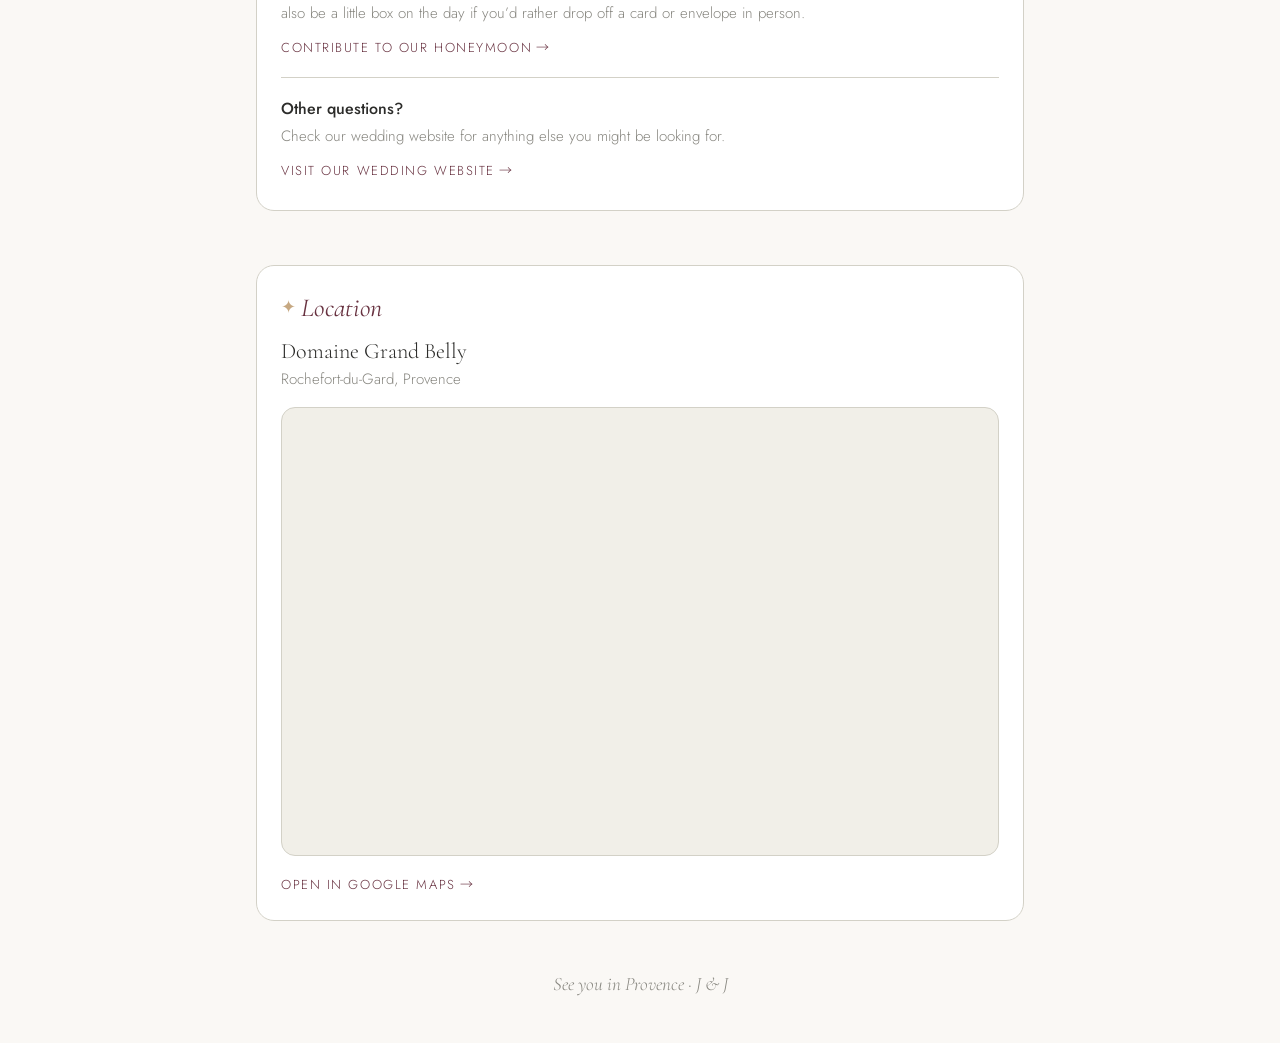
==== commit 6f476aa1: "Redesign nav as an icon bar with an in-bar language menu - Single-row nav that never wraps: one icon" ====
--- a/index.html
+++ b/index.html
@@ -11,24 +11,45 @@
   <div class="wrap">
 
     <nav class="site-nav">
-      <a href="index.html" class="site-nav__home is-active" aria-current="page" data-i18n-aria="nav.home">
-        <svg class="site-nav__home-icon" viewBox="0 0 24 24" fill="none" aria-hidden="true">
-          <path d="M3.2 11.8 12 4l8.8 7.8" stroke="currentColor" stroke-width="1.7" stroke-linecap="round" stroke-linejoin="round"/>
-          <path d="M5.6 10.2V20h12.8v-9.8" stroke="currentColor" stroke-width="1.7" stroke-linecap="round" stroke-linejoin="round"/>
-        </svg>
-        <span class="site-nav__home-text" data-i18n="nav.home">Home</span>
-      </a>
       <div class="site-nav__links">
-        <a href="color-coding.html" class="site-nav__link" data-i18n="nav.colors">Color coding</a>
-        <a href="checklist.html" class="site-nav__link" data-i18n="nav.checklist">Guest checklist</a>
-        <a href="train.html" class="site-nav__link" data-i18n="nav.train">Group train</a>
-        <a href="honeymoon.html" class="site-nav__link" data-i18n="nav.honeymoon">Honeymoon</a>
-        <a href="whatsapp.html" class="site-nav__link" data-i18n="nav.whatsapp">WhatsApp</a>
+        <a class="site-nav__item site-nav__item--home is-active" href="index.html" aria-label="Home" data-i18n-aria="nav.home" aria-current="page">
+          <svg viewBox="0 0 24 24" fill="none" stroke="currentColor" stroke-width="1.7" stroke-linecap="round" stroke-linejoin="round" aria-hidden="true"><path d="M3.2 11.8 12 4l8.8 7.8"/><path d="M5.6 10.2V20h12.8v-9.8"/></svg>
+          <span class="site-nav__label" data-i18n="nav.home">Home</span>
+        </a>
+        <a class="site-nav__item" href="color-coding.html" aria-label="Color coding" data-i18n-aria="nav.colors">
+          <svg viewBox="0 0 24 24" fill="none" stroke="currentColor" stroke-width="1.7" stroke-linecap="round" stroke-linejoin="round" aria-hidden="true"><path d="M12 2C6.5 2 2 6.5 2 12s4.5 10 10 10c.93 0 1.7-.77 1.7-1.7 0-.44-.17-.84-.45-1.15-.28-.3-.45-.7-.45-1.15 0-.93.77-1.7 1.7-1.7H16c3.3 0 6-2.7 6-6 0-4.97-4.5-8.6-10-8.6Z"/><circle cx="8.5" cy="8" r="1.2" fill="currentColor" stroke="none"/><circle cx="13" cy="6.4" r="1.2" fill="currentColor" stroke="none"/><circle cx="6.6" cy="12.6" r="1.2" fill="currentColor" stroke="none"/><circle cx="17.3" cy="10" r="1.2" fill="currentColor" stroke="none"/></svg>
+          <span class="site-nav__label" data-i18n="nav.colors">Color coding</span>
+        </a>
+        <a class="site-nav__item" href="checklist.html" aria-label="Guest checklist" data-i18n-aria="nav.checklist">
+          <svg viewBox="0 0 24 24" fill="none" stroke="currentColor" stroke-width="1.7" stroke-linecap="round" stroke-linejoin="round" aria-hidden="true"><path d="M10 6h9"/><path d="M10 12h9"/><path d="M10 18h9"/><path d="m4 6 1.4 1.4L8.2 4.6"/><path d="m4 12 1.4 1.4L8.2 10.6"/><path d="m4 18 1.4 1.4L8.2 16.6"/></svg>
+          <span class="site-nav__label" data-i18n="nav.checklist">Guest checklist</span>
+        </a>
+        <a class="site-nav__item" href="train.html" aria-label="Group train" data-i18n-aria="nav.train">
+          <svg viewBox="0 0 24 24" fill="none" stroke="currentColor" stroke-width="1.7" stroke-linecap="round" stroke-linejoin="round" aria-hidden="true"><rect x="6" y="3.5" width="12" height="13.5" rx="3.5"/><path d="M6.5 11h11"/><path d="M9.5 7h5"/><path d="M8.5 21l2-3M15.5 21l-2-3"/></svg>
+          <span class="site-nav__label" data-i18n="nav.train">Group train</span>
+        </a>
+        <a class="site-nav__item" href="honeymoon.html" aria-label="Honeymoon" data-i18n-aria="nav.honeymoon">
+          <svg viewBox="0 0 24 24" fill="none" stroke="currentColor" stroke-width="1.8" stroke-linecap="round" stroke-linejoin="round" aria-hidden="true"><defs><mask id="hm-mask" maskUnits="userSpaceOnUse" x="-4" y="-4" width="32" height="32"><rect x="-4" y="-4" width="32" height="32" fill="#fff"/><g transform="rotate(-39 12 12)"><g transform="translate(12 12) scale(.63) translate(-12 -11.6)"><path d="M12 3c.7 0 1.2.9 1.2 2.1V10l7 4.1v2l-7-2.1v3.6l2 1.6v1.7l-3.2-1-3.2 1v-1.7l2-1.6V13.9l-7 2.1v-2l7-4.1V5.1C10.8 3.9 11.3 3 12 3Z" fill="#000" stroke="#000" stroke-width="2.8"/></g></g></mask></defs><path d="M12 20.8C12 20.8 3 14.6 3 8.5 3 5.6 5.2 3.6 7.7 3.6 9.7 3.6 11.2 4.8 12 6.3 12.8 4.8 14.3 3.6 16.3 3.6 18.8 3.6 21 5.6 21 8.5 21 14.6 12 20.8 12 20.8Z" mask="url(#hm-mask)"/><g transform="rotate(-39 12 12)"><g transform="translate(12 12) scale(.63) translate(-12 -11.6)"><path d="M12 3c.7 0 1.2.9 1.2 2.1V10l7 4.1v2l-7-2.1v3.6l2 1.6v1.7l-3.2-1-3.2 1v-1.7l2-1.6V13.9l-7 2.1v-2l7-4.1V5.1C10.8 3.9 11.3 3 12 3Z" fill="currentColor" stroke="none"/></g></g></svg>
+          <span class="site-nav__label" data-i18n="nav.honeymoon">Honeymoon</span>
+        </a>
+        <a class="site-nav__item" href="whatsapp.html" aria-label="WhatsApp" data-i18n-aria="nav.whatsapp">
+          <svg viewBox="0 0 24 24" fill="none" stroke="currentColor" stroke-width="1.7" stroke-linecap="round" stroke-linejoin="round" aria-hidden="true"><path d="M20 11.5a7.5 7.5 0 0 1-10.9 6.7L4.5 19.5l1.3-4.3A7.5 7.5 0 1 1 20 11.5Z"/></svg>
+          <span class="site-nav__label" data-i18n="nav.whatsapp">WhatsApp</span>
+        </a>
       </div>
-      <div class="site-nav__lang" id="lang-switch" role="group" aria-label="Language">
-        <button type="button" class="lang-btn" data-lang="en">EN</button>
-        <button type="button" class="lang-btn" data-lang="fr">FR</button>
-        <button type="button" class="lang-btn" data-lang="ko">한국어</button>
+      <div class="site-nav__lang">
+        <details class="lang-menu" id="lang-switch">
+          <summary class="lang-menu__toggle" aria-label="Language" data-i18n-aria="nav.lang">
+            <svg class="lang-menu__globe" viewBox="0 0 24 24" fill="none" stroke="currentColor" stroke-width="1.6" stroke-linecap="round" stroke-linejoin="round" aria-hidden="true"><circle cx="12" cy="12" r="9"/><path d="M3 12h18"/><path d="M12 3c2.6 2.7 3.9 5.9 3.9 9S14.6 18.3 12 21c-2.6-2.7-3.9-5.9-3.9-9S9.4 5.7 12 3Z"/></svg>
+            <span class="lang-menu__code" data-lang-code>EN</span>
+            <svg class="lang-menu__chev" viewBox="0 0 24 24" fill="none" stroke="currentColor" stroke-width="1.9" stroke-linecap="round" stroke-linejoin="round" aria-hidden="true"><path d="m6 9 6 6 6-6"/></svg>
+          </summary>
+          <div class="lang-menu__list" role="menu">
+            <button type="button" class="lang-btn" data-lang="en">English</button>
+            <button type="button" class="lang-btn" data-lang="fr">Français</button>
+            <button type="button" class="lang-btn" data-lang="ko">한국어</button>
+          </div>
+        </details>
       </div>
     </nav>
 
--- a/css/styles.css
+++ b/css/styles.css
@@ -193,102 +193,143 @@
   .fig-wrap { align-self: center; }
 }
 
-/* SITE NAV — a single cohesive bar: home glyph, section links, language controls */
+/* SITE NAV — one row, never wraps: an icon per section, label unfurls on hover;
+   the current page shows its label; a single language menu sits at the far end. */
 .site-nav {
   display: flex;
-  flex-wrap: wrap;
+  flex-wrap: nowrap;
   align-items: center;
   gap: 4px;
-  padding: 6px 7px;
+  width: 100%;
+  padding: 6px;
   margin-bottom: 2rem;
   background: var(--surface);
   border: 0.5px solid var(--stone);
-  border-radius: 16px;
+  border-radius: 999px;
 }
 .site-nav__links {
   display: flex;
-  flex-wrap: wrap;
-  align-items: center;
+  flex-wrap: nowrap;
+  align-items: center;
+  justify-content: space-between;
   gap: 2px;
   flex: 1 1 auto;
   min-width: 0;
 }
-.site-nav__home,
-.site-nav__link {
+.site-nav__item {
   display: inline-flex;
   align-items: center;
-  padding: 6px 10px;
+  flex-shrink: 0;
+  padding: 7px;
   border-radius: 999px;
-  font-family: 'Jost', 'Noto Sans KR', sans-serif;
-  font-size: 11.5px;
-  font-weight: 400;
-  letter-spacing: .045em;
-  text-transform: uppercase;
   color: var(--muted);
   text-decoration: none;
-  white-space: nowrap;
   transition: background-color .18s ease, color .18s ease;
   -webkit-tap-highlight-color: transparent;
 }
-.site-nav__home:hover,
-.site-nav__link:hover {
-  color: var(--text);
-  background: var(--burg-pale);
-}
-.site-nav__link.is-active {
-  color: var(--ivory);
-  background: var(--burg);
-}
-
-/* Home: icon only, text unfurls to the right on hover / focus / current page */
-.site-nav__home { padding: 7px 10px; }
-.site-nav__home.is-active { color: var(--burg); background: var(--burg-pale); }
-.site-nav__home-icon { width: 17px; height: 17px; display: block; flex-shrink: 0; }
-.site-nav__home-text {
+.site-nav__item svg { width: 18px; height: 18px; display: block; flex-shrink: 0; }
+.site-nav__item:hover { color: var(--text); background: var(--burg-pale); }
+.site-nav__item.is-active { color: var(--ivory); background: var(--burg); }
+.site-nav__item.is-active:hover { color: var(--ivory); }
+
+/* Home is the anchor of the whole site — it always carries the burgundy */
+.site-nav__item--home { color: var(--burg); background: var(--burg-pale); }
+.site-nav__item--home:hover,
+.site-nav__item--home.is-active { color: var(--ivory); background: var(--burg); }
+.site-nav__label {
   max-width: 0;
   overflow: hidden;
   opacity: 0;
   white-space: nowrap;
+  font-family: 'Jost', 'Noto Sans KR', sans-serif;
+  font-size: 11.5px;
+  letter-spacing: .05em;
+  text-transform: uppercase;
   transition: max-width .3s cubic-bezier(.16,1,.3,1), opacity .22s ease, margin-left .3s cubic-bezier(.16,1,.3,1);
 }
-.site-nav__home:hover .site-nav__home-text,
-.site-nav__home:focus-visible .site-nav__home-text,
-.site-nav__home.is-active .site-nav__home-text {
-  max-width: 8em;
+.site-nav__item:hover .site-nav__label,
+.site-nav__item:focus-visible .site-nav__label,
+.site-nav__item.is-active .site-nav__label {
+  max-width: 10em;
   opacity: 1;
-  margin-left: 7px;
-}
-@media (hover: none) {
-  .site-nav__home-text { max-width: 8em; opacity: 1; margin-left: 7px; }
-}
-
-/* Language controls, pinned to the end of the bar */
-.site-nav__lang {
-  display: flex;
-  gap: 4px;
-  margin-left: auto;
-  padding-left: 6px;
-  flex-shrink: 0;
-}
-.site-nav__lang .lang-btn {
-  padding: 4px 8px;
+  margin-left: 6px;
+}
+
+/* Language menu — one button, always visible, opens a short list */
+.site-nav__lang { margin-left: auto; flex-shrink: 0; }
+.lang-menu { position: relative; }
+.lang-menu__toggle {
+  display: inline-flex;
+  align-items: center;
+  gap: 5px;
+  padding: 6px 8px;
+  border-radius: 999px;
+  border: 0.5px solid var(--stone);
+  background: var(--bg);
+  color: var(--text);
+  font-family: 'Jost', 'Noto Sans KR', sans-serif;
   font-size: 11px;
-  letter-spacing: .05em;
-}
+  letter-spacing: .06em;
+  cursor: pointer;
+  list-style: none;
+  white-space: nowrap;
+  -webkit-tap-highlight-color: transparent;
+}
+.lang-menu__toggle::-webkit-details-marker { display: none; }
+.lang-menu__toggle svg { display: block; flex-shrink: 0; }
+.lang-menu__globe { width: 14px; height: 14px; }
+.lang-menu__chev { width: 12px; height: 12px; transition: transform .2s ease; }
+.lang-menu[open] .lang-menu__chev { transform: rotate(180deg); }
+.lang-menu__list {
+  position: absolute;
+  right: 0;
+  top: calc(100% + 6px);
+  z-index: 20;
+  display: flex;
+  flex-direction: column;
+  gap: 2px;
+  padding: 4px;
+  min-width: 132px;
+  background: #fff;
+  border: 0.5px solid var(--stone);
+  border-radius: 12px;
+  box-shadow: 0 14px 30px -14px rgba(104, 50, 64, .38);
+}
+.lang-menu__list .lang-btn {
+  width: 100%;
+  text-align: left;
+  border: 0;
+  border-radius: 8px;
+  padding: 8px 10px;
+  font-family: 'Jost', 'Noto Sans KR', sans-serif;
+  font-size: 13px;
+  letter-spacing: .03em;
+  text-transform: none;
+  color: var(--text);
+  background: transparent;
+  cursor: pointer;
+  transition: background-color .15s ease, color .15s ease;
+}
+.lang-menu__list .lang-btn:hover { background: var(--burg-pale); }
+.lang-menu__list .lang-btn.active { background: var(--burg); color: var(--ivory); }
 
 .site-nav a:focus-visible,
+.site-nav summary:focus-visible,
 .site-nav button:focus-visible {
   outline: 2px solid var(--burg);
   outline-offset: 2px;
 }
 
-@media (max-width: 620px) {
-  .site-nav { justify-content: space-between; }
-  .site-nav__links { order: 2; flex-basis: 100%; justify-content: center; }
-  .site-nav__lang { order: 1; padding-left: 0; }
+/* No hover on touch — keep every inactive item icon-only so the row still fits */
+@media (hover: none) {
+  .site-nav__item:not(.is-active) .site-nav__label { max-width: 0; opacity: 0; margin-left: 0; }
+}
+/* Very narrow: drop even the active label, keep the highlight */
+@media (max-width: 400px) {
+  .site-nav__item.is-active .site-nav__label { max-width: 0; opacity: 0; margin-left: 0; }
 }
 @media (prefers-reduced-motion: reduce) {
-  .site-nav__home-text { transition: none; }
+  .site-nav__label { transition: none; }
 }
 
 /* ===================================================================
@@ -849,9 +890,10 @@
 }
 .coach__head {
   display: flex;
-  align-items: center;
-  justify-content: space-between;
-  margin-bottom: 1rem;
+  flex-wrap: wrap;
+  align-items: center;
+  gap: 6px 10px;
+  margin-bottom: .5rem;
 }
 .coach__badge {
   font-size: 13px;
@@ -862,26 +904,80 @@
   padding: 4px 11px;
   border-radius: 20px;
 }
-.coach__dir { font-size: 12px; letter-spacing: .1em; text-transform: uppercase; color: var(--muted); }
+.coach__class { font-size: 12px; letter-spacing: .08em; text-transform: uppercase; color: var(--muted); }
+
+/* Legend */
+.coach__legend {
+  display: flex;
+  flex-wrap: wrap;
+  gap: 6px 16px;
+  padding: 10px 0 2px;
+  margin-bottom: 1rem;
+  border-top: 1px solid var(--stone);
+  font-size: 12px;
+  color: var(--muted);
+}
+.coach__legend span { display: inline-flex; align-items: center; gap: 5px; }
+.coach__legend i {
+  width: 12px; height: 12px; border-radius: 4px; flex-shrink: 0;
+  border: 0.5px solid var(--stone); background: #fff;
+}
+.coach__legend i.lg-you { background: var(--burg-pale); border-color: var(--burg); }
+.coach__legend i.lg-other { background: var(--bg); }
+.coach__legend i.lg-win { border-radius: 50%; background: var(--blue-pale); border-color: var(--blue); }
+.coach__legend i.lg-carre {
+  background: repeating-linear-gradient(90deg, var(--gold) 0 4px, transparent 4px 8px);
+  border: 0;
+}
+
+/* Deck: the coach silhouette, carrés stacked along it */
+.coach__deck {
+  position: relative;
+  border: 1px solid var(--stone);
+  border-radius: 30px / 20px;
+  padding: 16px 12px;
+  background:
+    linear-gradient(var(--surface), var(--surface)) padding-box;
+}
+.coach__nose {
+  text-align: center;
+  font-size: 11px;
+  letter-spacing: .16em;
+  text-transform: uppercase;
+  color: var(--muted);
+  margin-bottom: 12px;
+}
+.coach__nose::before { content: "▲"; display: block; color: var(--gold); font-size: 10px; margin-bottom: 2px; }
 
 .coach__track {
   display: flex;
   flex-direction: column;
-  gap: 14px;
-}
-
-/* SEAT BAYS */
-.bay {
+  gap: 16px;
+}
+
+/* CARRÉ — 4 seats around a table */
+.carre {
   border: 0.5px solid var(--stone);
   border-radius: 12px;
-  padding: 10px;
-  background: var(--surface);
-}
-.bay__row { display: flex; gap: 8px; }
-.bay__row + .bay__row { margin-top: 8px; }
-.bay--quad .bay__table {
-  height: 10px;
-  margin: 8px 10px;
+  padding: 9px 9px 11px;
+  background: #fff;
+}
+.carre__cap {
+  display: flex;
+  align-items: baseline;
+  gap: 8px;
+  margin-bottom: 7px;
+  font-size: 11px;
+  letter-spacing: .1em;
+  text-transform: uppercase;
+  color: var(--muted);
+}
+.carre__cap b { color: var(--gold); font-weight: 500; }
+.carre__grid { display: grid; grid-template-columns: 1fr 1fr; gap: 8px; }
+.carre__table {
+  grid-column: 1 / -1;
+  height: 8px;
+  margin: 2px 14px;
   border-radius: 3px;
   background: repeating-linear-gradient(90deg, var(--stone) 0 6px, transparent 6px 12px);
   opacity: .7;
@@ -915,8 +1011,16 @@
   color: var(--text);
   overflow-wrap: anywhere;
 }
+.seat__meta { font-size: 10px; letter-spacing: .06em; text-transform: uppercase; color: var(--muted); }
+.seat.is-win { border-left: 2px solid var(--blue); }
 .seat.is-empty { background: var(--bg); }
 .seat.is-empty .seat__name { color: var(--muted); }
+.seat.is-other {
+  background: var(--bg);
+  border-style: dashed;
+  opacity: .6;
+}
+.seat.is-other .seat__num { color: var(--muted); }
 .seat.is-match {
   border-color: var(--burg);
   background: var(--burg-pale);
@@ -963,8 +1067,10 @@
 .roster__seat { font-size: 13px; letter-spacing: .04em; text-transform: uppercase; color: var(--muted); white-space: nowrap; }
 
 @media (max-width: 380px) {
+  .seat { padding: 8px 4px; }
   .seat__num { font-size: 18px; }
   .seat__name { font-size: 13px; }
+  .carre__grid { gap: 6px; }
   .train-dir__btn { padding: 10px; }
   .train-dir__route { font-size: 14px; }
 }
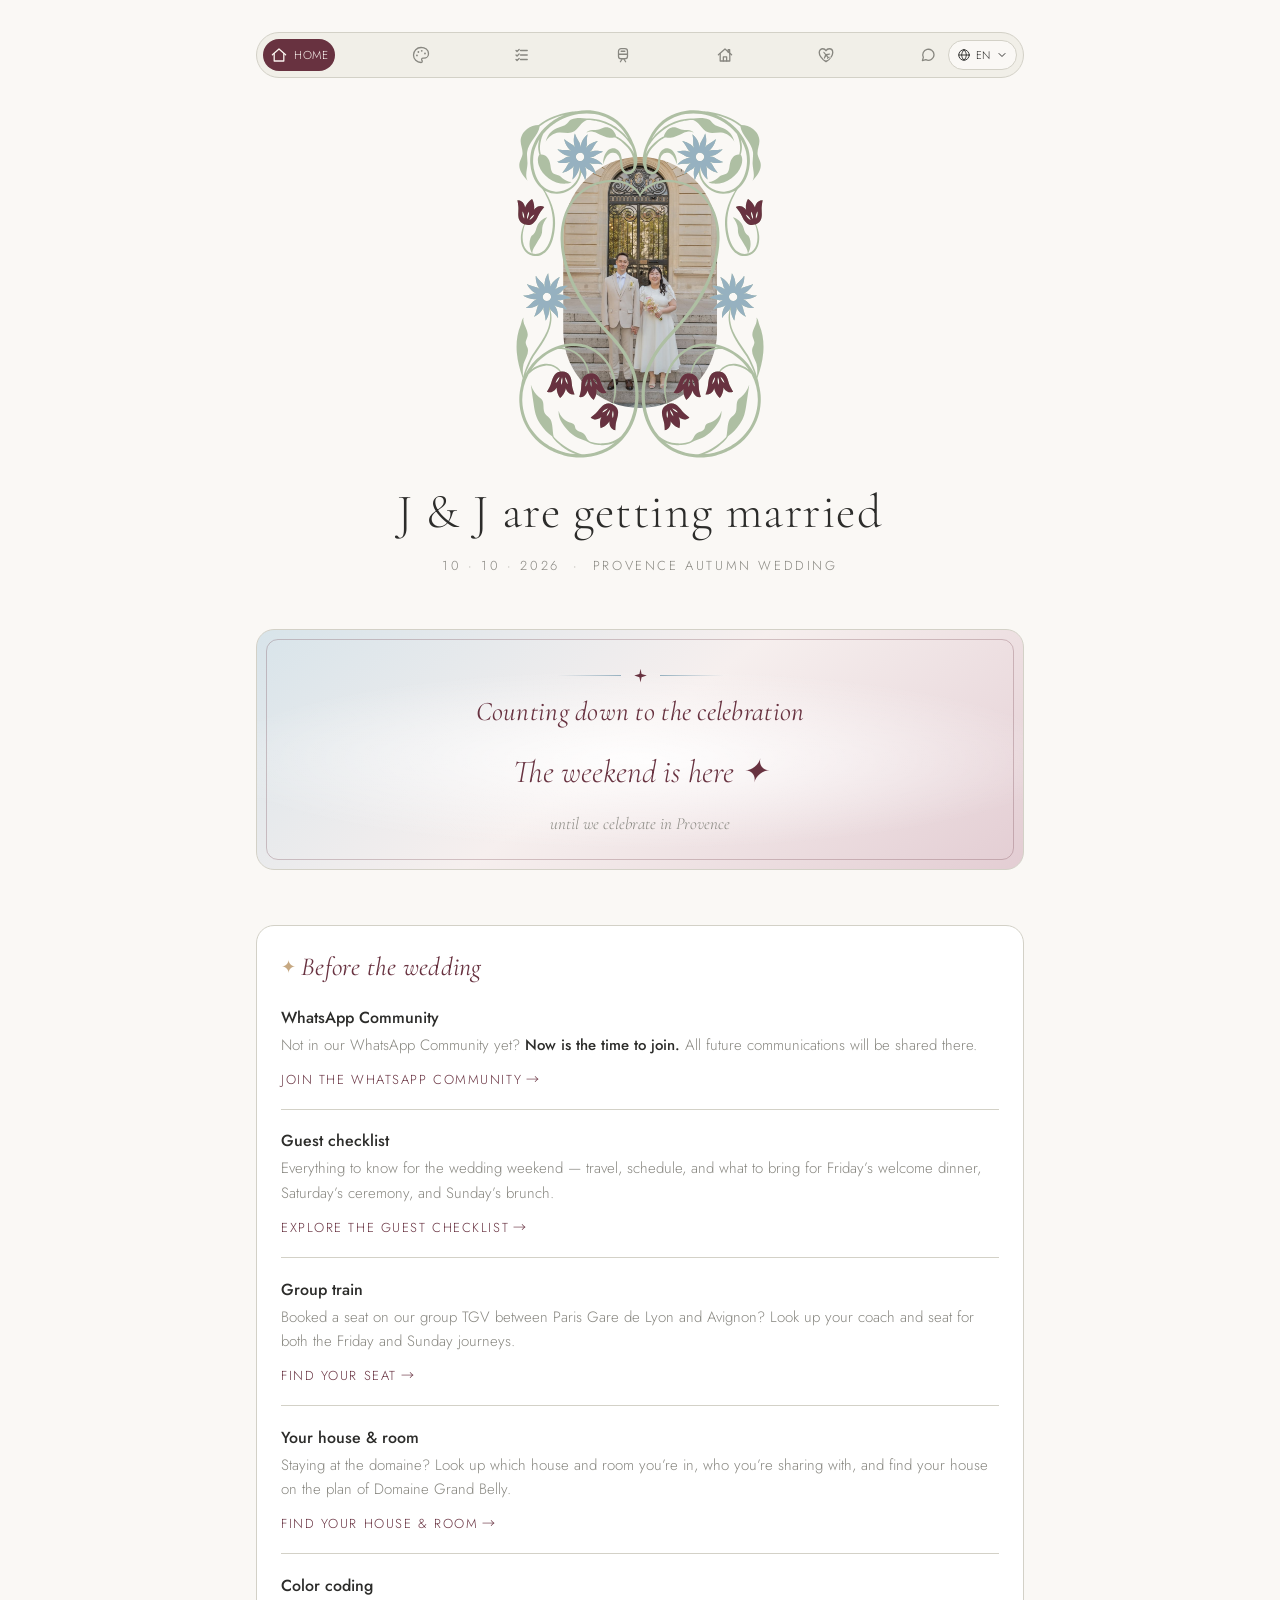
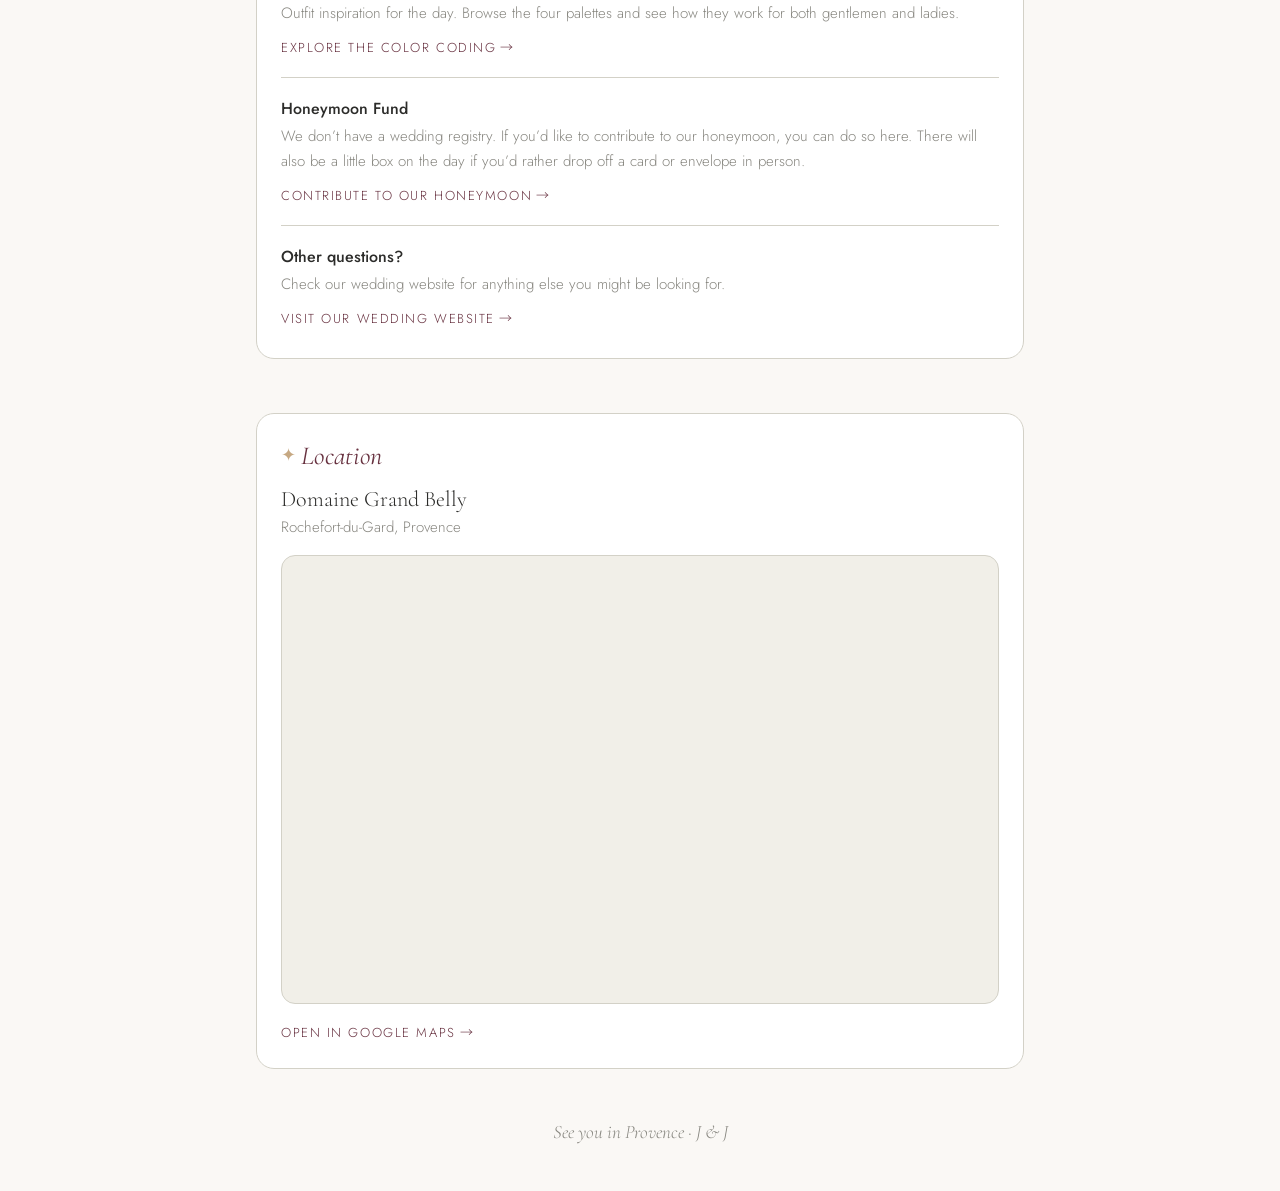
==== commit 9b407043: "Bring the onsite house & room lookup into the main site The page lived in the sibling j-j-wedding-on" ====
--- a/index.html
+++ b/index.html
@@ -27,6 +27,10 @@
         <a class="site-nav__item" href="train.html" aria-label="Group train" data-i18n-aria="nav.train">
           <svg viewBox="0 0 24 24" fill="none" stroke="currentColor" stroke-width="1.7" stroke-linecap="round" stroke-linejoin="round" aria-hidden="true"><rect x="6" y="3.5" width="12" height="13.5" rx="3.5"/><path d="M6.5 11h11"/><path d="M9.5 7h5"/><path d="M8.5 21l2-3M15.5 21l-2-3"/></svg>
           <span class="site-nav__label" data-i18n="nav.train">Group train</span>
+        </a>
+        <a class="site-nav__item" href="onsite.html" aria-label="Accommodation" data-i18n-aria="nav.onsite">
+          <svg viewBox="0 0 24 24" fill="none" stroke="currentColor" stroke-width="1.7" stroke-linecap="round" stroke-linejoin="round" aria-hidden="true"><path d="M3.2 11.8 12 4l8.8 7.8"/><path d="M5.6 10.2V20h12.8v-9.8"/><path d="M9.8 20v-5.6h4.4V20"/><path d="M16.2 8.2V4.8h2v5.4"/></svg>
+          <span class="site-nav__label" data-i18n="nav.onsite">Accommodation</span>
         </a>
         <a class="site-nav__item" href="honeymoon.html" aria-label="Honeymoon" data-i18n-aria="nav.honeymoon">
           <svg viewBox="0 0 24 24" fill="none" stroke="currentColor" stroke-width="1.8" stroke-linecap="round" stroke-linejoin="round" aria-hidden="true"><defs><mask id="hm-mask" maskUnits="userSpaceOnUse" x="-4" y="-4" width="32" height="32"><rect x="-4" y="-4" width="32" height="32" fill="#fff"/><g transform="rotate(-39 12 12)"><g transform="translate(12 12) scale(.63) translate(-12 -11.6)"><path d="M12 3c.7 0 1.2.9 1.2 2.1V10l7 4.1v2l-7-2.1v3.6l2 1.6v1.7l-3.2-1-3.2 1v-1.7l2-1.6V13.9l-7 2.1v-2l7-4.1V5.1C10.8 3.9 11.3 3 12 3Z" fill="#000" stroke="#000" stroke-width="2.8"/></g></g></mask></defs><path d="M12 20.8C12 20.8 3 14.6 3 8.5 3 5.6 5.2 3.6 7.7 3.6 9.7 3.6 11.2 4.8 12 6.3 12.8 4.8 14.3 3.6 16.3 3.6 18.8 3.6 21 5.6 21 8.5 21 14.6 12 20.8 12 20.8Z" mask="url(#hm-mask)"/><g transform="rotate(-39 12 12)"><g transform="translate(12 12) scale(.63) translate(-12 -11.6)"><path d="M12 3c.7 0 1.2.9 1.2 2.1V10l7 4.1v2l-7-2.1v3.6l2 1.6v1.7l-3.2-1-3.2 1v-1.7l2-1.6V13.9l-7 2.1v-2l7-4.1V5.1C10.8 3.9 11.3 3 12 3Z" fill="currentColor" stroke="none"/></g></g></svg>
@@ -97,6 +101,12 @@
         <div class="before-title" data-i18n="home.tr.title">Group train</div>
         <div class="before-desc" data-i18n="home.tr.desc">Booked a seat on our group TGV between Paris Gare de Lyon and Avignon? Look up your coach and seat for both the Friday and Sunday journeys.</div>
         <span class="home-link"><span data-i18n="home.tr.link">Find your seat</span> <span class="arr">&rarr;</span></span>
+      </a>
+
+      <a class="before-item" href="onsite.html">
+        <div class="before-title" data-i18n="home.os.title">Your house &amp; room</div>
+        <div class="before-desc" data-i18n="home.os.desc">Staying at the domaine? Look up which house and room you're in, who you're sharing with, and find your house on the plan of Domaine Grand Belly.</div>
+        <span class="home-link"><span data-i18n="home.os.link">Find your house &amp; room</span> <span class="arr">&rarr;</span></span>
       </a>
 
       <a class="before-item" href="color-coding.html">
--- a/css/styles.css
+++ b/css/styles.css
@@ -324,9 +324,14 @@
 @media (hover: none) {
   .site-nav__item:not(.is-active) .site-nav__label { max-width: 0; opacity: 0; margin-left: 0; }
 }
-/* Very narrow: drop even the active label, keep the highlight */
+/* Very narrow: drop even the active label, keep the highlight, and tighten the
+   row so all seven icons plus the language menu still fit on one line at 320px */
 @media (max-width: 400px) {
   .site-nav__item.is-active .site-nav__label { max-width: 0; opacity: 0; margin-left: 0; }
+  .site-nav { gap: 2px; padding: 5px; }
+  .site-nav__item { padding: 5px; }
+  .site-nav__item svg { width: 16px; height: 16px; }
+  .lang-menu__toggle { gap: 4px; padding: 5px 7px; }
 }
 @media (prefers-reduced-motion: reduce) {
   .site-nav__label { transition: none; }
@@ -756,14 +761,392 @@
 .lang-section-content[data-lang="ko"] .action-section p { font-size: 18px; }
 
 /* ===================================================================
+   HOUSE & ROOM LOOKUP — search field + result card
+   =================================================================== */
+.lookup-search {
+  display: flex;
+  align-items: center;
+  gap: .6ch;
+  margin-top: 1.1rem;
+  padding: 12px 16px;
+  background: var(--bg);
+  border: 0.5px solid var(--stone);
+  border-radius: 26px;
+  transition: border-color .15s;
+}
+.lookup-search:focus-within { border-color: var(--burg); }
+.lookup-search__icon { color: var(--gold); font-size: 18px; line-height: 1; transform: rotate(45deg); }
+.lookup-search input {
+  flex: 1;
+  min-width: 0;
+  border: 0;
+  background: transparent;
+  font-family: 'Jost', 'Noto Sans KR', sans-serif;
+  font-size: 17px;
+  color: var(--text);
+  outline: none;
+}
+.lookup-search__clear {
+  border: 0;
+  background: transparent;
+  color: var(--muted);
+  font-size: 22px;
+  line-height: 1;
+  cursor: pointer;
+  padding: 0 4px;
+  -webkit-tap-highlight-color: transparent;
+}
+
+.lookup-result { margin-top: 1rem; display: flex; flex-direction: column; gap: 10px; }
+.lookup-result__card {
+  background: var(--blue-pale);
+  border: 0.5px solid var(--stone);
+  border-radius: 12px;
+  padding: 1rem 1.1rem;
+}
+.lookup-result__name {
+  font-family: 'Cormorant Garamond', serif;
+  font-style: italic;
+  font-size: 21px;
+  color: var(--burg);
+  margin-bottom: 8px;
+}
+.lookup-result__line {
+  display: flex;
+  flex-wrap: wrap;
+  align-items: baseline;
+  gap: 4px 10px;
+  width: 100%;
+  padding: 6px 0;
+  font-family: 'Jost', 'Noto Sans KR', sans-serif;
+  font-size: 16px;
+  color: var(--text);
+}
+.lookup-result__line + .lookup-result__line { border-top: 1px solid rgba(150,177,192,.4); }
+.lookup-result__label { font-size: 13px; letter-spacing: .04em; text-transform: uppercase; color: #5A6E78; }
+
+body.lang-ko .lookup-result__name { font-size: 19px; }
+
+.lookup-result__house-dot {
+  display: inline-block;
+  width: 11px;
+  height: 11px;
+  border-radius: 50%;
+  margin-right: 7px;
+  flex-shrink: 0;
+  vertical-align: middle;
+}
+.lookup-result__desc { margin-top: 10px; padding-top: 10px; border-top: 1px solid rgba(150,177,192,.4); }
+.lookup-result__desc p { font-size: 15px; line-height: 1.65; color: var(--text); }
+.lookup-result__desc p + p { margin-top: .5rem; }
+
+/* ===================================================================
+   ROOM & HOUSE DETAIL — the domaine's own photos and features, shown
+   under a guest's search result
+   =================================================================== */
+.room-shot {
+  margin: 12px 0 0;
+  border-radius: 10px;
+  overflow: hidden;
+  background: rgba(150,177,192,.18);
+}
+.room-shot img {
+  display: block;
+  width: 100%;
+  aspect-ratio: 3 / 2;
+  object-fit: cover;
+}
+
+.room-detail {
+  list-style: none;
+  display: flex;
+  flex-wrap: wrap;
+  gap: 6px;
+  margin: 10px 0 0;
+  padding: 0;
+}
+.room-detail li {
+  font-size: 13px;
+  line-height: 1.35;
+  color: var(--text);
+  background: rgba(255,255,255,.75);
+  border: 0.5px solid var(--stone);
+  border-radius: 999px;
+  padding: 4px 11px;
+}
+
+.mini-title {
+  font-family: 'Jost', 'Noto Sans KR', sans-serif;
+  font-size: 11px;
+  font-weight: 400;
+  letter-spacing: .13em;
+  text-transform: uppercase;
+  color: var(--muted);
+  margin: 0 0 7px;
+}
+.house-facts {
+  margin-top: 12px;
+  padding-top: 10px;
+  border-top: 1px solid rgba(150,177,192,.4);
+}
+.house-facts ul { list-style: none; margin: 0; padding: 0; }
+.house-facts li {
+  position: relative;
+  font-size: 14px;
+  line-height: 1.55;
+  color: var(--text);
+  padding-left: 15px;
+}
+.house-facts li::before {
+  content: "";
+  position: absolute;
+  left: 2px;
+  top: .62em;
+  width: 4px;
+  height: 4px;
+  border-radius: 50%;
+  background: var(--stone);
+}
+
+/* Horizontal film strip of the shared spaces. No scrollbar: swipe or drag it, or use
+   the arrows that appear at either end while there is more to see that way. */
+.house-gallery-wrap { position: relative; }
+.house-gallery {
+  display: flex;
+  gap: 8px;
+  margin: 12px -1.1rem 0;
+  padding: 0 1.1rem 4px;
+  overflow-x: auto;
+  scroll-snap-type: x mandatory;
+  /* without this the strip snaps past its own padding and rests 1.1rem in */
+  scroll-padding: 0 1.1rem;
+  -webkit-overflow-scrolling: touch;
+  scrollbar-width: none;
+  -ms-overflow-style: none;
+  cursor: grab;
+}
+.house-gallery::-webkit-scrollbar { display: none; }
+.house-gallery.is-dragging { cursor: grabbing; scroll-snap-type: none; scroll-behavior: auto; }
+.house-gallery.is-dragging img { pointer-events: none; }
+
+.gallery-arrow {
+  position: absolute;
+  top: calc(50% - 9px);
+  transform: translateY(-50%);
+  width: 32px;
+  height: 32px;
+  display: flex;
+  align-items: center;
+  justify-content: center;
+  border: 0.5px solid var(--stone);
+  border-radius: 50%;
+  background: rgba(250,248,245,.92);
+  color: var(--text);
+  cursor: pointer;
+  opacity: 0;
+  visibility: hidden;
+  transition: opacity .25s ease, visibility .25s ease;
+  z-index: 2;
+}
+.gallery-arrow svg { width: 15px; height: 15px; }
+.gallery-arrow--prev { left: -6px; }
+.gallery-arrow--next { right: -6px; }
+.gallery-arrow.is-shown { opacity: 1; visibility: visible; }
+.gallery-arrow:hover { background: var(--ivory); border-color: var(--gold); }
+@media (hover: none) { .gallery-arrow { display: none; } }
+.house-gallery figure {
+  flex: 0 0 auto;
+  width: 148px;
+  margin: 0;
+  scroll-snap-align: start;
+}
+.house-gallery img {
+  display: block;
+  width: 100%;
+  aspect-ratio: 4 / 3;
+  object-fit: cover;
+  border-radius: 8px;
+  background: rgba(150,177,192,.18);
+}
+.house-gallery figcaption {
+  font-size: 11.5px;
+  color: var(--muted);
+  margin-top: 4px;
+  text-align: center;
+}
+@media (max-width: 499px) {
+  .house-gallery { margin-left: -.9rem; margin-right: -.9rem; padding-left: .9rem; padding-right: .9rem; scroll-padding: 0 .9rem; }
+  .house-gallery figure { width: 132px; }
+}
+
+.room-shot img, .house-gallery img { cursor: zoom-in; }
+
+/* ===================================================================
+   LIGHTBOX — any photo on a result card opens full size here
+   =================================================================== */
+.lightbox {
+  position: fixed;
+  inset: 0;
+  z-index: 100;
+  display: flex;
+  align-items: center;
+  justify-content: center;
+  padding: max(16px, env(safe-area-inset-top, 0px)) 16px max(16px, env(safe-area-inset-bottom, 0px));
+  background: rgba(28,26,24,.88);
+  opacity: 0;
+  transition: opacity .22s ease;
+}
+/* the attribute alone would lose to display:flex above, and an invisible overlay would
+   still be sitting over the page swallowing every click */
+.lightbox[hidden] { display: none; }
+.lightbox.is-open { opacity: 1; }
+.lightbox__figure {
+  margin: 0;
+  max-width: min(1000px, 100%);
+  display: flex;
+  flex-direction: column;
+  align-items: center;
+  gap: 10px;
+}
+.lightbox__img {
+  display: block;
+  max-width: 100%;
+  max-height: calc(100vh - 116px);
+  object-fit: contain;
+  border-radius: 6px;
+  background: rgba(255,255,255,.06);
+}
+.lightbox__cap {
+  font-family: 'Jost', 'Noto Sans KR', sans-serif;
+  font-size: 13px;
+  letter-spacing: .06em;
+  color: rgba(250,248,245,.82);
+  text-align: center;
+}
+.lightbox__btn {
+  position: absolute;
+  display: flex;
+  align-items: center;
+  justify-content: center;
+  width: 44px;
+  height: 44px;
+  border: 0;
+  border-radius: 50%;
+  background: rgba(250,248,245,.12);
+  color: var(--ivory);
+  cursor: pointer;
+  transition: background .2s ease;
+}
+.lightbox__btn:hover { background: rgba(250,248,245,.24); }
+.lightbox__btn[hidden] { display: none; }
+.lightbox__btn svg { width: 20px; height: 20px; }
+.lightbox__close { top: max(12px, env(safe-area-inset-top, 0px)); right: 12px; }
+.lightbox__nav--prev { left: 10px; top: 50%; transform: translateY(-50%); }
+.lightbox__nav--next { right: 10px; top: 50%; transform: translateY(-50%); }
+@media (max-width: 499px) {
+  .lightbox__nav--prev { left: 6px; }
+  .lightbox__nav--next { right: 6px; }
+  .lightbox__img { max-height: calc(100vh - 150px); }
+}
+
+/* ===================================================================
+   DOMAINE MAP — vector floor plan with house highlighting
+   =================================================================== */
+.domaine-map-wrap {
+  margin-top: 1.1rem;
+  border-radius: 14px;
+  border: 0.5px solid var(--stone);
+  background: #fff;
+  padding: 1rem .6rem;
+}
+#domaine-map { display: block; width: 100%; height: auto; }
+
+.map-house .zone {
+  fill: var(--house-color);
+  fill-opacity: .2;
+  stroke: var(--house-color);
+  stroke-opacity: .6;
+  stroke-width: 1.5px;
+  stroke-linejoin: round;
+  transition: fill-opacity .3s ease, stroke-opacity .3s ease, stroke-width .3s ease;
+}
+.map-house .zone--garden { fill-opacity: .1; stroke-opacity: .4; stroke-dasharray: 4 3; }
+.map-house.active .zone { fill-opacity: .58; stroke-opacity: 1; stroke-width: 2.5px; }
+.map-house.active .zone--garden { fill-opacity: .3; }
+.domaine-map.has-active .map-house:not(.active) .zone { fill-opacity: .08; stroke-opacity: .22; }
+.domaine-map.has-active .map-house:not(.active) .zone--garden { fill-opacity: .04; }
+.map-house use { transition: opacity .3s ease; }
+.domaine-map.has-active .map-house:not(.active) use { opacity: .25; }
+
+.map-courtyard { fill: var(--surface); stroke: var(--stone); stroke-width: 1.5px; stroke-linejoin: round; }
+.map-area.active .map-courtyard { fill: rgba(196,164,106,.35); stroke-width: 2.5px; }
+.map-road { fill: none; stroke: var(--stone); stroke-width: 1.4px; stroke-linecap: round; opacity: .7; }
+.map-details path { fill: none; stroke: var(--text); stroke-opacity: .3; stroke-width: 1.1px; stroke-linecap: round; stroke-linejoin: round; pointer-events: none; }
+.map-details .map-detail--dashed { stroke-dasharray: 4 3; }
+.map-trees path, .map-trees circle { fill: rgba(140,150,130,.12); stroke: var(--stone); stroke-width: 1px; opacity: .55; pointer-events: none; }
+
+.map-caption {
+  font-family: 'Cormorant Garamond', serif;
+  font-style: italic;
+  font-size: 15px;
+  fill: var(--text);
+  pointer-events: none;
+}
+.map-lead { fill: none; stroke: var(--stone); stroke-width: 1px; opacity: .8; transition: stroke .3s ease, stroke-width .3s ease, opacity .3s ease; }
+.map-lead-arrowhead { fill: var(--stone); }
+
+/* Searched house: its own label lights up in the house colour (pill behind the name,
+   coloured lead-line); every other label recedes. --label-ink is set per house in JS. */
+.map-label { transition: opacity .3s ease; }
+.map-label__bg { fill: var(--house-color); opacity: 0; pointer-events: none; transition: opacity .3s ease; }
+.map-label.active .map-label__bg { opacity: 1; }
+.map-label.active .map-caption { fill: var(--label-ink, var(--text)); font-weight: 600; font-style: normal; }
+.map-label.active .map-lead { stroke: var(--house-color); stroke-width: 2.2px; opacity: 1; }
+.domaine-map.has-active .map-label:not(.active) { opacity: .35; }
+
+.map-courtyard-label, .map-pool-label {
+  font-family: 'Jost', 'Noto Sans KR', sans-serif;
+  font-style: italic;
+  font-size: 12px;
+  fill: var(--muted);
+  paint-order: stroke;
+  stroke: var(--surface);
+  stroke-width: 3px;
+  pointer-events: none;
+}
+.map-path { stroke: var(--stone); stroke-width: 1.5; stroke-dasharray: 4 4; fill: none; opacity: .8; }
+.map-lavender-stem { stroke: #8C7BA0; stroke-width: 1.3; opacity: .55; }
+.map-lavender-bud { fill: #A68FC9; opacity: .6; }
+
+.map-hint { font-size: 13px; color: var(--muted); text-align: center; margin-top: .6rem; }
+
+/* ===================================================================
+   HOUSE DIRECTORY — full list of houses, rooms and guests
+   =================================================================== */
+.house-directory { display: flex; flex-direction: column; gap: 10px; }
+.house-card {
+  background: #fff;
+  border: 0.5px solid var(--stone);
+  border-radius: 10px;
+  padding: .85rem 1.05rem;
+}
+.house-card__head { display: flex; align-items: baseline; flex-wrap: wrap; gap: 6px 10px; margin-bottom: 6px; }
+.house-card__name { font-family: 'Cormorant Garamond', serif; font-style: italic; font-size: 19px; color: var(--text); }
+.house-card__cap { font-size: 13px; color: var(--muted); }
+.house-card__rooms { font-size: 14.5px; line-height: 1.75; color: var(--text); }
+.house-card__rooms b { font-weight: 500; }
+body.lang-ko .house-card__name { font-size: 20px; }
+body.lang-ko .house-card__rooms { font-size: 16px; }
+
+/* ===================================================================
    GROUP TRAIN PAGE
    =================================================================== */
 .train-intro { margin-bottom: 1.4rem; }
 body.lang-ko .action-section h2,
 body.lang-ko .train-roster__label { font-family: 'Poor Story', 'Noto Sans KR', sans-serif; font-style: normal; }
 body.lang-ko .action-section p,
-body.lang-ko .seat__name,
 body.lang-ko .roster__name { font-size: 18px; }
+body.lang-ko .seat__name { font-size: 13px; }
 
 /* SEARCH FIELD */
 .train-search {
@@ -924,77 +1307,122 @@
 }
 .coach__legend i.lg-you { background: var(--burg-pale); border-color: var(--burg); }
 .coach__legend i.lg-other { background: var(--bg); }
-.coach__legend i.lg-win { border-radius: 50%; background: var(--blue-pale); border-color: var(--blue); }
+.coach__legend i.lg-lug { background: var(--bg); border-style: dashed; }
 .coach__legend i.lg-carre {
   background: repeating-linear-gradient(90deg, var(--gold) 0 4px, transparent 4px 8px);
   border: 0;
 }
 
-/* Deck: the coach silhouette, carrés stacked along it */
+/* Deck: the coach interior — two aisle-sides running down it */
 .coach__deck {
   position: relative;
   border: 1px solid var(--stone);
-  border-radius: 30px / 20px;
-  padding: 16px 12px;
-  background:
-    linear-gradient(var(--surface), var(--surface)) padding-box;
-}
-.coach__nose {
+  border-radius: 26px / 16px;
+  padding: 12px 12px 14px;
+  background: var(--surface);
+}
+.coach__end {
   text-align: center;
   font-size: 11px;
-  letter-spacing: .16em;
-  text-transform: uppercase;
-  color: var(--muted);
-  margin-bottom: 12px;
-}
-.coach__nose::before { content: "▲"; display: block; color: var(--gold); font-size: 10px; margin-bottom: 2px; }
-
-.coach__track {
-  display: flex;
-  flex-direction: column;
-  gap: 16px;
-}
-
-/* CARRÉ — 4 seats around a table */
-.carre {
-  border: 0.5px solid var(--stone);
-  border-radius: 12px;
-  padding: 9px 9px 11px;
-  background: #fff;
-}
-.carre__cap {
-  display: flex;
-  align-items: baseline;
-  gap: 8px;
-  margin-bottom: 7px;
-  font-size: 11px;
+  letter-spacing: .06em;
+  color: var(--muted);
+  padding: 6px 6px 4px;
+  line-height: 1.4;
+}
+.coach__end--top { border-bottom: 1px dashed var(--stone); margin-bottom: 14px; padding-bottom: 12px; }
+.coach__end--bot { border-top: 1px dashed var(--stone); margin-top: 14px; text-transform: uppercase; letter-spacing: .14em; }
+
+.coach__amen {
+  display: flex;
+  flex-wrap: wrap;
+  justify-content: center;
+  gap: 6px;
+  margin-bottom: 8px;
+}
+.amen {
+  display: inline-flex;
+  align-items: center;
+  gap: 5px;
+  padding: 5px 10px;
+  border-radius: 8px;
+  font-size: 10px;
   letter-spacing: .1em;
   text-transform: uppercase;
-  color: var(--muted);
-}
-.carre__cap b { color: var(--gold); font-weight: 500; }
-.carre__grid { display: grid; grid-template-columns: 1fr 1fr; gap: 8px; }
-.carre__table {
+}
+.amen svg { width: 13px; height: 13px; flex-shrink: 0; }
+.amen--wc { background: var(--blue-pale); color: #47606D; }
+.amen--lug { background: var(--bg); border: 1px dashed var(--stone); color: var(--muted); }
+.coach__endnote { display: block; }
+
+.deck-rows { display: flex; flex-direction: column; gap: 14px; }
+.deck-row {
+  display: grid;
+  grid-template-columns: 1fr 20px 1fr;
+  align-items: start;
+}
+.deck-row__aisle { position: relative; align-self: stretch; }
+.deck-row__aisle::before {
+  content: "";
+  position: absolute;
+  left: 50%;
+  top: -7px;
+  bottom: -7px;
+  border-left: 1px dashed var(--stone);
+}
+
+/* BAY — a carré of 4, a pair of 2, or a luggage rack */
+.bay {
+  border: 0.5px solid var(--stone);
+  border-radius: 12px;
+  padding: 8px 8px 10px;
+  background: #fff;
+  display: flex;
+  flex-direction: column;
+  gap: 6px;
+}
+.bay--empty { border: 0; background: transparent; padding: 0; }
+.bay--allother { opacity: .5; }
+.bay--luggage {
+  align-items: center;
+  justify-content: center;
+  gap: 4px;
+  min-height: 78px;
+  border-style: dashed;
+  background: var(--bg);
+  color: var(--muted);
+}
+.bay--luggage svg { width: 22px; height: 22px; }
+.bay--luggage span { font-size: 10px; letter-spacing: .12em; text-transform: uppercase; }
+.bay__cap {
+  font-size: 9.5px;
+  letter-spacing: .02em;
+  text-transform: uppercase;
+  color: var(--muted);
+  font-variant-numeric: tabular-nums;
+}
+.bay__cap b { color: var(--gold); font-weight: 500; letter-spacing: .06em; }
+.bay__seats { display: grid; grid-template-columns: 1fr 1fr; gap: 6px; }
+.bay__table {
   grid-column: 1 / -1;
-  height: 8px;
-  margin: 2px 14px;
+  height: 6px;
+  margin: 1px 12px;
   border-radius: 3px;
   background: repeating-linear-gradient(90deg, var(--stone) 0 6px, transparent 6px 12px);
   opacity: .7;
 }
 
 .seat {
-  flex: 1;
   min-width: 0;
   display: flex;
   flex-direction: column;
   align-items: center;
   justify-content: center;
   gap: 3px;
-  padding: 10px 6px;
+  padding: 9px 3px;
   border-radius: 9px;
   border: 0.5px solid var(--stone);
   background: #fff;
+  overflow: hidden;
   text-align: center;
   transition: box-shadow .18s, border-color .18s, background .18s;
 }
@@ -1006,13 +1434,17 @@
   line-height: 1;
 }
 .seat__name {
-  font-size: 14px;
-  line-height: 1.35;
+  font-size: 12.5px;
+  line-height: 1.25;
   color: var(--text);
   overflow-wrap: anywhere;
 }
-.seat__meta { font-size: 10px; letter-spacing: .06em; text-transform: uppercase; color: var(--muted); }
-.seat.is-win { border-left: 2px solid var(--blue); }
+.seat__ko {
+  font-size: 11px;
+  line-height: 1.2;
+  color: var(--muted);
+  font-family: 'Noto Sans KR', sans-serif;
+}
 .seat.is-empty { background: var(--bg); }
 .seat.is-empty .seat__name { color: var(--muted); }
 .seat.is-other {
@@ -1021,6 +1453,7 @@
   opacity: .6;
 }
 .seat.is-other .seat__num { color: var(--muted); }
+.seat.is-other .seat__name { overflow-wrap: normal; hyphens: none; }
 .seat.is-match {
   border-color: var(--burg);
   background: var(--burg-pale);
@@ -1067,10 +1500,12 @@
 .roster__seat { font-size: 13px; letter-spacing: .04em; text-transform: uppercase; color: var(--muted); white-space: nowrap; }
 
 @media (max-width: 380px) {
-  .seat { padding: 8px 4px; }
-  .seat__num { font-size: 18px; }
-  .seat__name { font-size: 13px; }
-  .carre__grid { gap: 6px; }
+  .seat { padding: 7px 3px; }
+  .seat__num { font-size: 17px; }
+  .seat__name { font-size: 12px; }
+  .bay { padding: 6px 6px 8px; }
+  .bay__seats { gap: 5px; }
+  .deck-row { grid-template-columns: 1fr 14px 1fr; }
   .train-dir__btn { padding: 10px; }
   .train-dir__route { font-size: 14px; }
 }
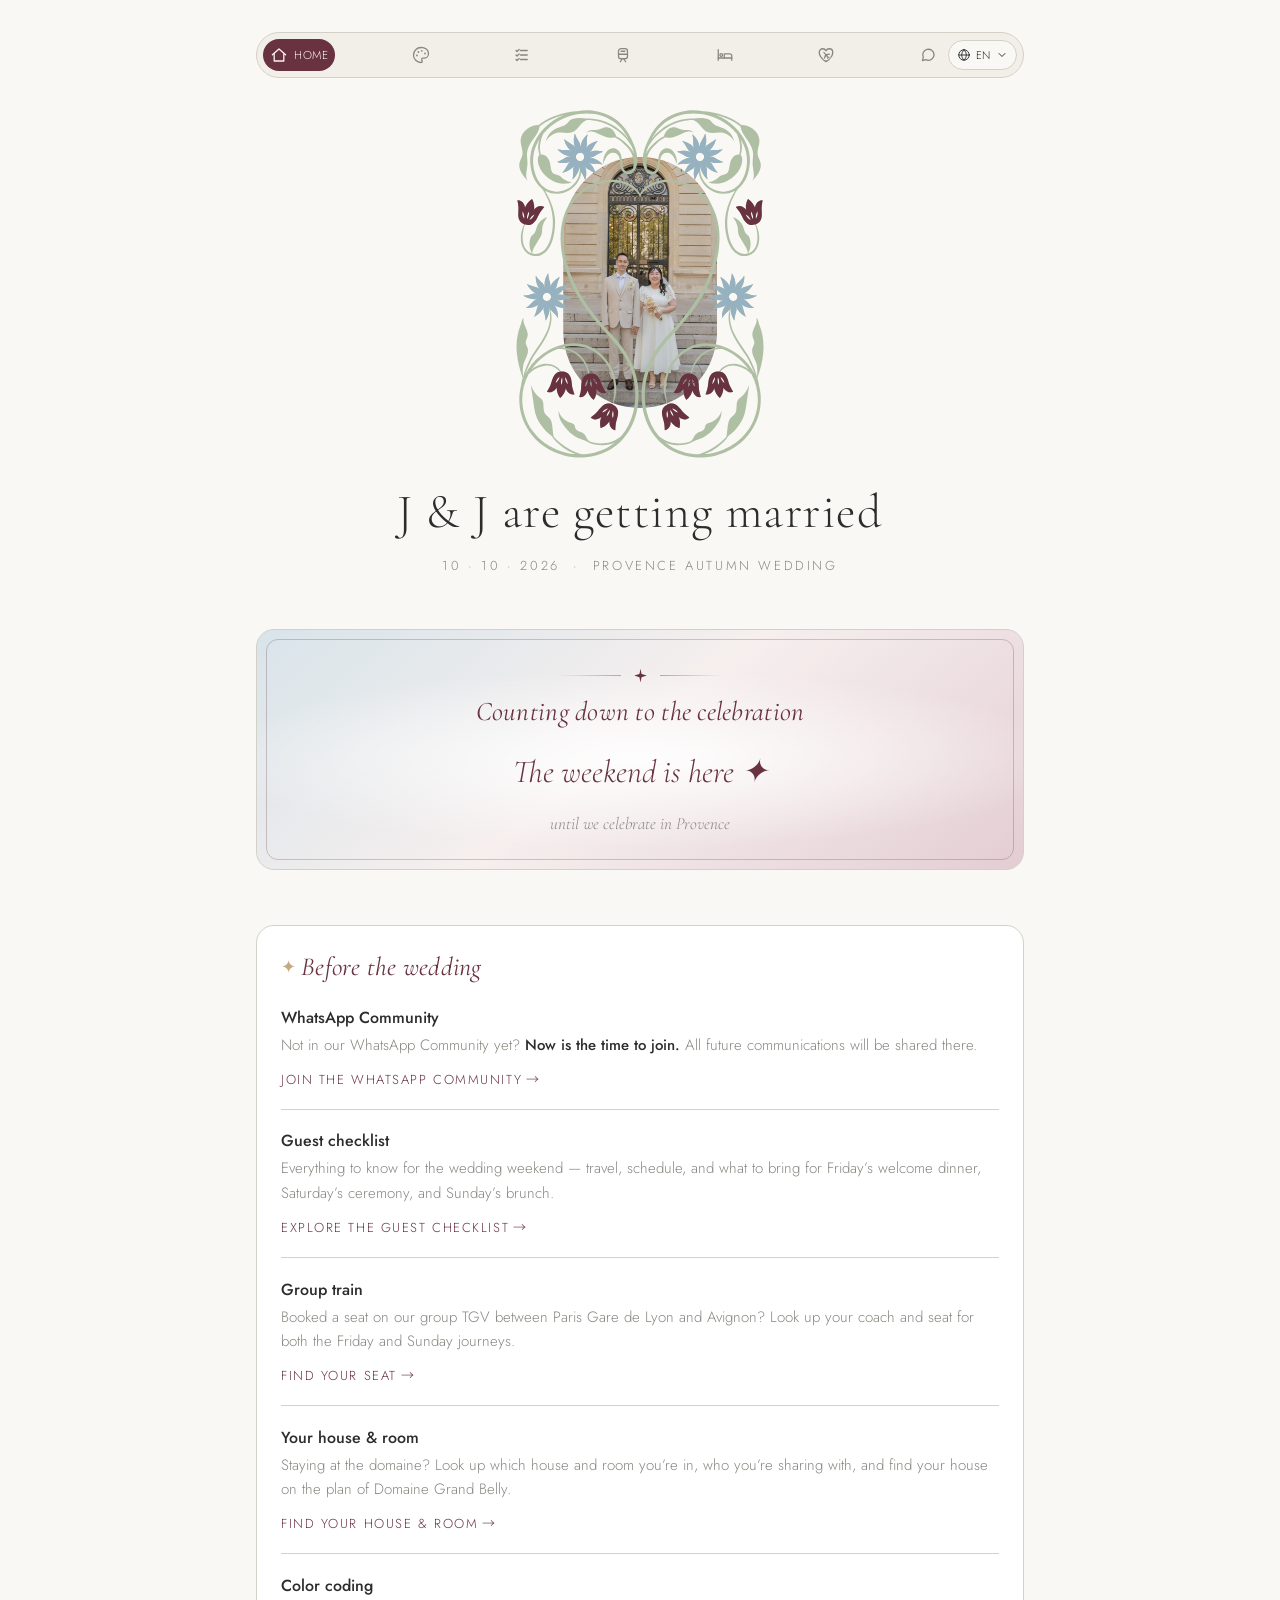
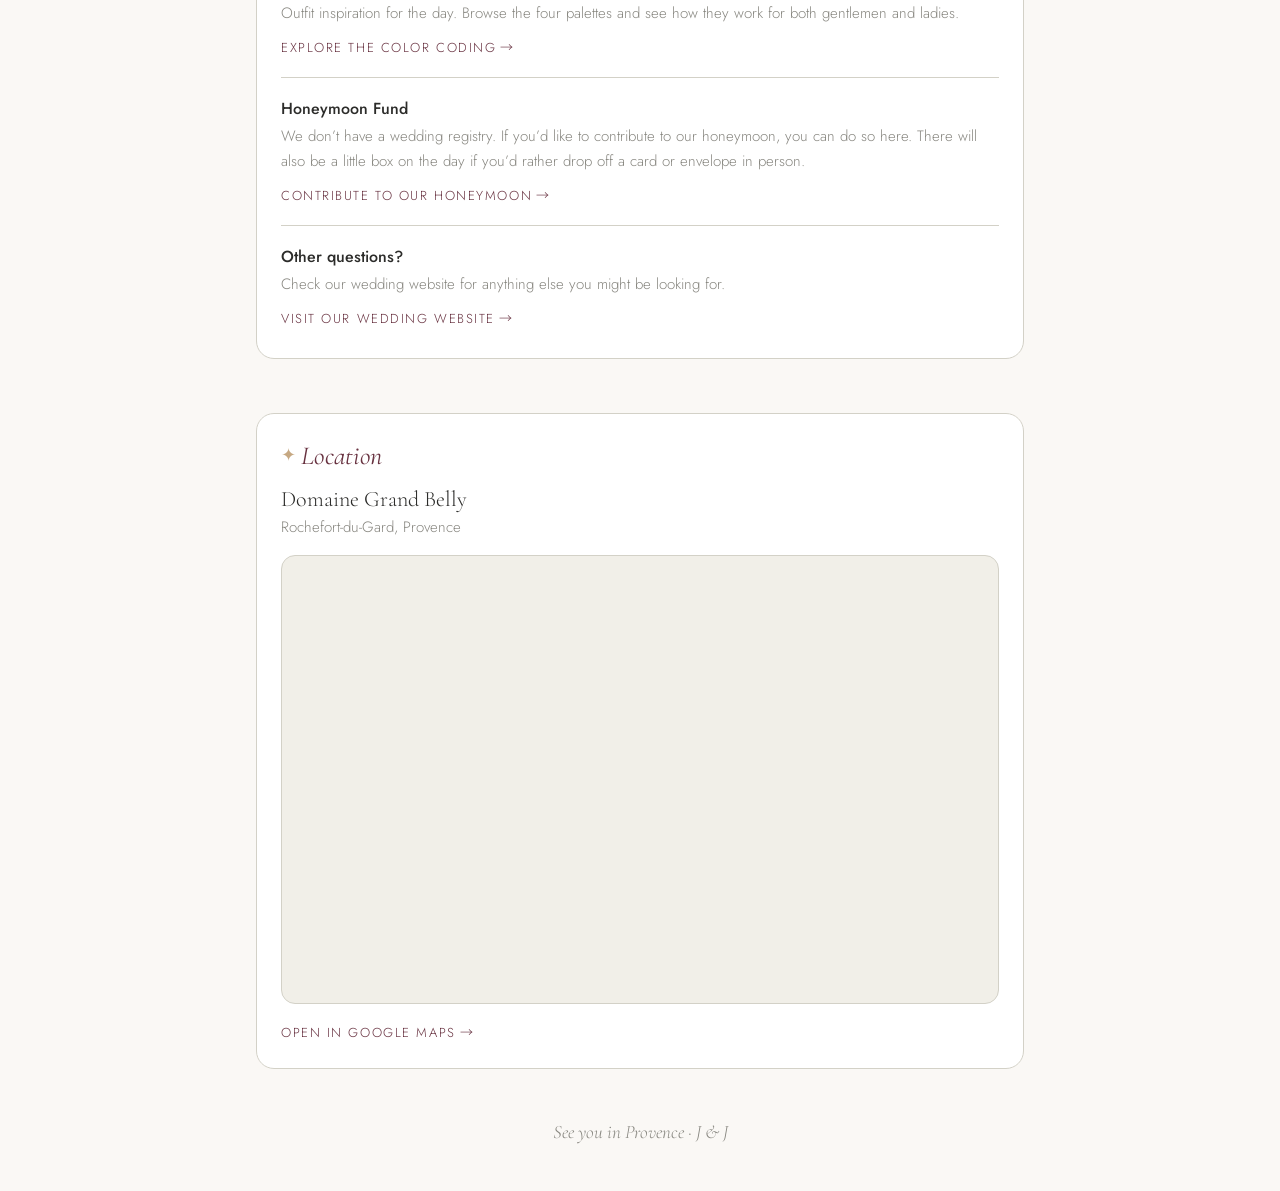
==== commit ef63db93: "Slim the guest checklist and swap the Accommodation nav icon Drop the General items that duplicate t" ====
--- a/index.html
+++ b/index.html
@@ -29,7 +29,7 @@
           <span class="site-nav__label" data-i18n="nav.train">Group train</span>
         </a>
         <a class="site-nav__item" href="onsite.html" aria-label="Accommodation" data-i18n-aria="nav.onsite">
-          <svg viewBox="0 0 24 24" fill="none" stroke="currentColor" stroke-width="1.7" stroke-linecap="round" stroke-linejoin="round" aria-hidden="true"><path d="M3.2 11.8 12 4l8.8 7.8"/><path d="M5.6 10.2V20h12.8v-9.8"/><path d="M9.8 20v-5.6h4.4V20"/><path d="M16.2 8.2V4.8h2v5.4"/></svg>
+          <svg viewBox="0 0 24 24" fill="none" stroke="currentColor" stroke-width="1.7" stroke-linecap="round" stroke-linejoin="round" aria-hidden="true"><path d="M3 5v14"/><path d="M3 16h18"/><path d="M21 19v-6a2.5 2.5 0 0 0-2.5-2.5H11V16"/><circle cx="7" cy="12" r="1.8"/></svg>
           <span class="site-nav__label" data-i18n="nav.onsite">Accommodation</span>
         </a>
         <a class="site-nav__item" href="honeymoon.html" aria-label="Honeymoon" data-i18n-aria="nav.honeymoon">
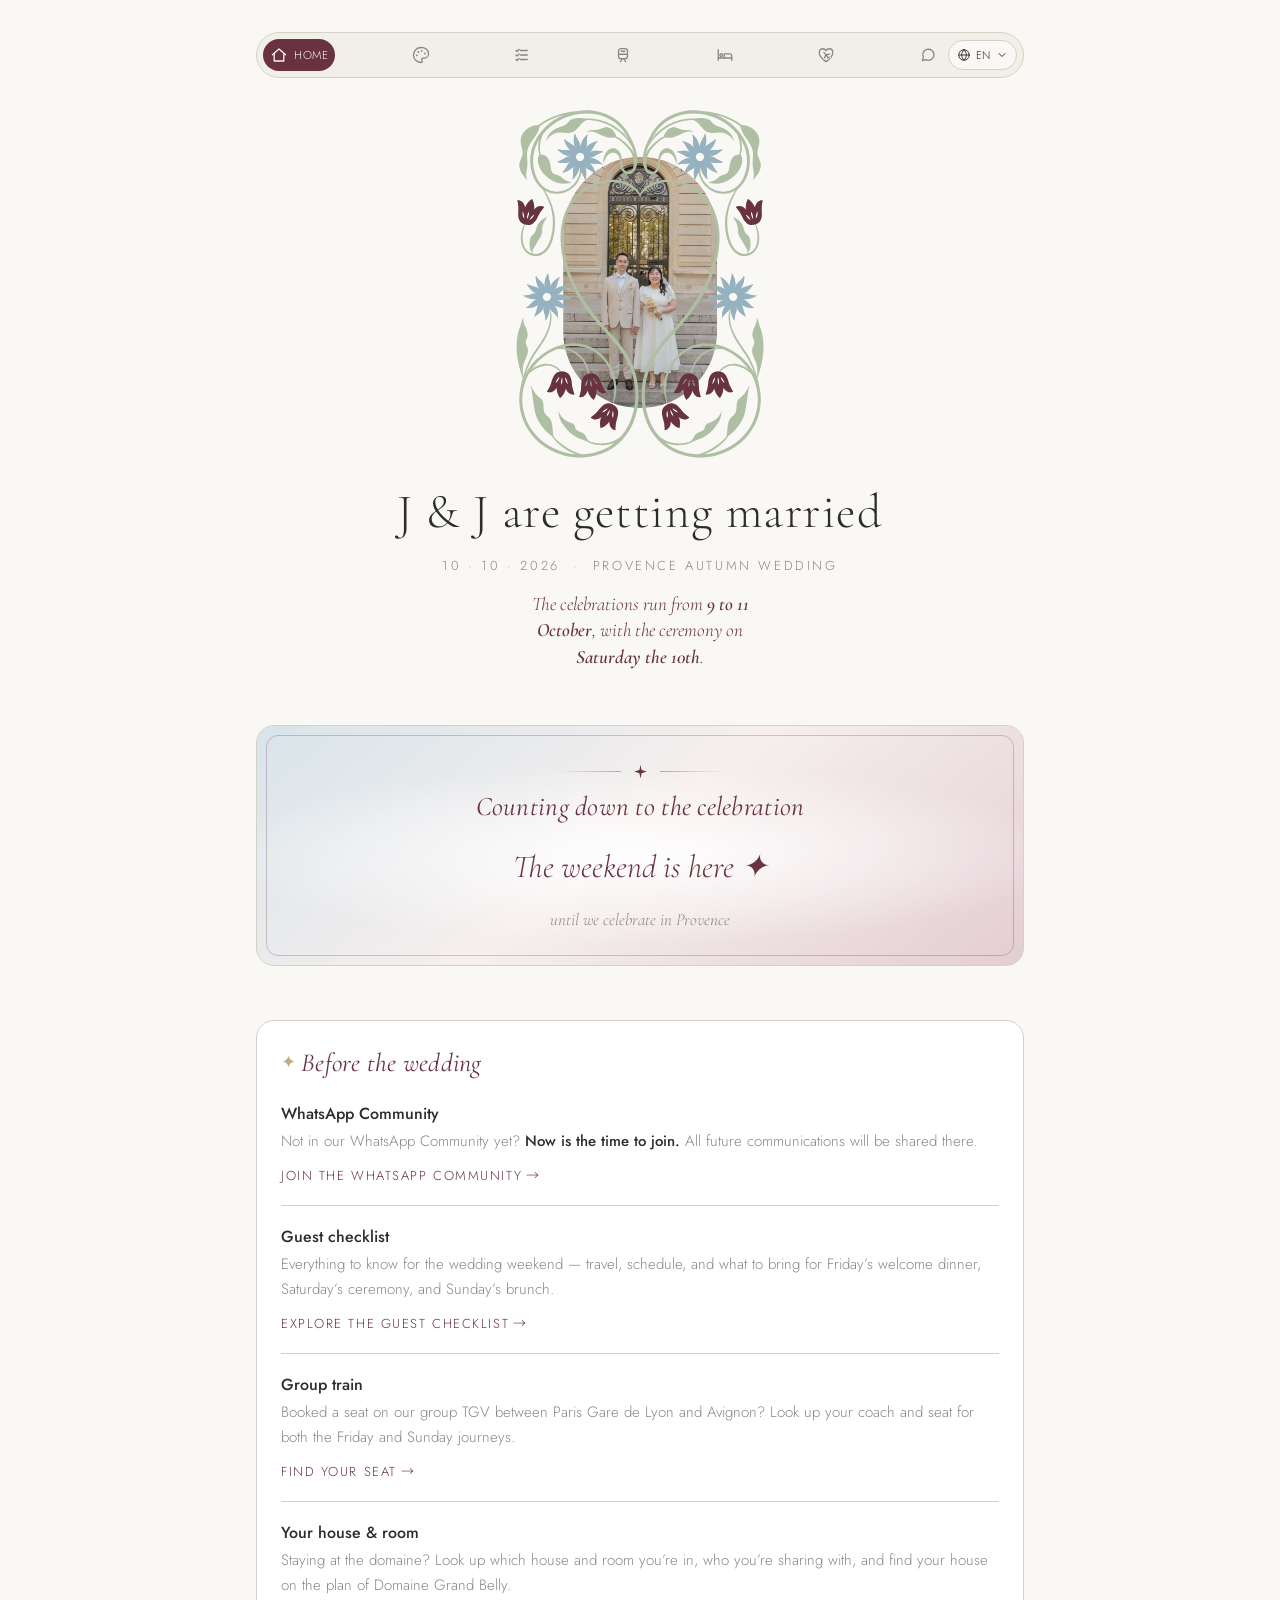
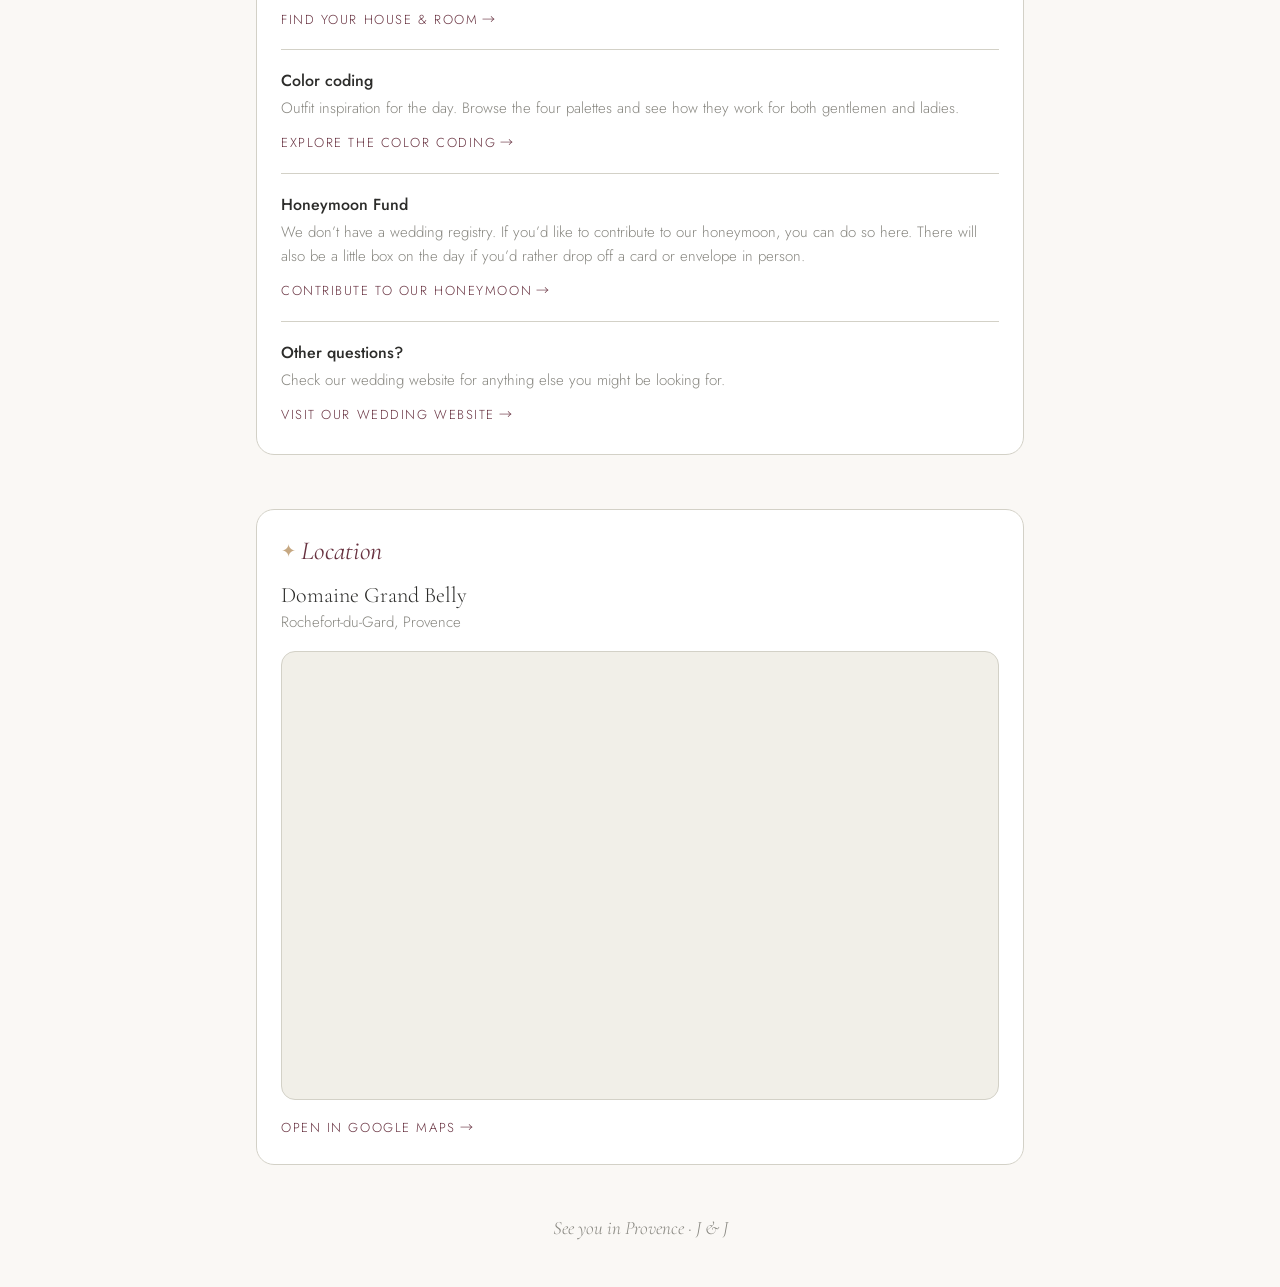
==== commit 1a0ff80c: "Mention the 9-11 October weekend on the homepage, with the ceremony on the 10th Co-Authored-By: Clau" ====
--- a/index.html
+++ b/index.html
@@ -64,6 +64,7 @@
       </div>
       <h1 data-i18n="home.h1">J &amp; J are getting married</h1>
       <div class="sub" data-i18n="sub.date">10 · 10 · 2026 &nbsp;·&nbsp; Provence Autumn Wedding</div>
+      <p class="home-weekend" data-i18n-html="home.weekend">The celebrations run from <strong>9 to 11 October</strong>, with the ceremony on <strong>Saturday the 10th</strong>.</p>
     </header>
 
     <section class="home-countdown" aria-label="Countdown to the celebration">
--- a/css/styles.css
+++ b/css/styles.css
@@ -379,6 +379,16 @@
   font-size: 13px;
   letter-spacing: .2em;
 }
+.home-hero .home-weekend {
+  font-family: 'Cormorant Garamond', serif;
+  font-style: italic;
+  font-size: 19px;
+  line-height: 1.4;
+  color: var(--burg);
+  max-width: 30ch;
+  margin: 1rem auto 0;
+}
+.home-hero .home-weekend strong { font-weight: 600; }
 
 /* SHARED SECTION HEADING */
 .home-section-title {
@@ -681,6 +691,15 @@
 .checklist-section li ul { margin-top: 6px; }
 .checklist-section li strong { font-weight: 500; }
 .checklist-section a { color: var(--burg); font-weight: 500; overflow-wrap: anywhere; }
+/* On-site / off-site groups inside a day */
+.stay { margin-top: 1rem; padding: .8rem 1rem .9rem; border-radius: 10px; border-left: 3px solid var(--stay-accent); background: var(--stay-bg); }
+.stay--on  { --stay-accent: var(--blue); --stay-bg: var(--blue-pale); --stay-ink: #4A6878; }
+.stay--off { --stay-accent: var(--burg); --stay-bg: var(--burg-pale); --stay-ink: var(--burg); }
+.stay__label { margin: 0 0 2px; font-family: 'Jost', sans-serif; font-weight: 400; font-size: 14px; letter-spacing: .12em; text-transform: uppercase; color: var(--stay-ink); }
+.stay ul { margin: 0; }
+.stay li:first-child { margin-top: 6px; }
+.stay li:last-child { margin-bottom: 0; }
+.lang-section-content[data-lang="ko"] .stay__label { font-family: inherit; font-size: 16px; letter-spacing: .04em; text-transform: none; }
 .lang-section-content { display: none; }
 .lang-section-content.visible { display: block; }
 .lang-section-content[data-lang="ko"] { font-family: 'Poor Story', 'Noto Sans KR', sans-serif; }
@@ -797,7 +816,7 @@
   -webkit-tap-highlight-color: transparent;
 }
 
-.lookup-result { margin-top: 1rem; display: flex; flex-direction: column; gap: 10px; }
+.lookup-result { scroll-margin-top: 16px; margin-top: 1rem; display: flex; flex-direction: column; gap: 10px; }
 .lookup-result__card {
   background: var(--blue-pale);
   border: 0.5px solid var(--stone);
@@ -825,7 +844,41 @@
 .lookup-result__line + .lookup-result__line { border-top: 1px solid rgba(150,177,192,.4); }
 .lookup-result__label { font-size: 13px; letter-spacing: .04em; text-transform: uppercase; color: #5A6E78; }
 
-body.lang-ko .lookup-result__name { font-size: 19px; }
+/* Korean uses Poor Story here, as on the checklist and other pages. Poor Story runs
+   small, so sizes are nudged up; italics are dropped (Hangul has no italic). */
+body.lang-ko .action-eyebrow,
+body.lang-ko .lookup-search input,
+body.lang-ko .lookup-result__name,
+body.lang-ko .lookup-result__line,
+body.lang-ko .lookup-result__label,
+body.lang-ko .lookup-result__desc,
+body.lang-ko .room-detail li,
+body.lang-ko .mini-title,
+body.lang-ko .house-facts,
+body.lang-ko .house-gallery figcaption,
+body.lang-ko .lightbox__cap,
+body.lang-ko .house-card,
+body.lang-ko .house-card__name,
+body.lang-ko .map-hint,
+body.lang-ko .action-note,
+body.lang-ko .map-caption,
+body.lang-ko .map-courtyard-label,
+body.lang-ko .map-pool-label { font-family: 'Poor Story', 'Noto Sans KR', sans-serif; font-style: normal; }
+body.lang-ko .action-eyebrow { font-size: 17px; letter-spacing: .04em; text-transform: none; }
+body.lang-ko .lookup-search input { font-size: 19px; }
+body.lang-ko .lookup-result__name { font-size: 23px; }
+body.lang-ko .lookup-result__line { font-size: 18px; }
+body.lang-ko .lookup-result__label { font-size: 15px; letter-spacing: .02em; text-transform: none; }
+body.lang-ko .lookup-result__desc p { font-size: 17px; }
+body.lang-ko .room-detail li { font-size: 15px; }
+body.lang-ko .mini-title { font-size: 14px; letter-spacing: .04em; text-transform: none; }
+body.lang-ko .house-facts li { font-size: 16px; }
+body.lang-ko .house-gallery figcaption { font-size: 13px; }
+body.lang-ko .map-hint,
+body.lang-ko .action-note { font-size: 15px; }
+body.lang-ko .map-caption { font-size: 16px; }
+body.lang-ko .map-courtyard-label,
+body.lang-ko .map-pool-label { font-size: 13px; }
 
 .lookup-result__house-dot {
   display: inline-block;
@@ -836,6 +889,25 @@
   flex-shrink: 0;
   vertical-align: middle;
 }
+.lookup-result__card--house { position: relative; }
+.lookup-result__card--house .lookup-result__name { padding-right: 2rem; }
+.lookup-result__card--house .lookup-result__desc { margin-top: 0; padding-top: 0; border-top: 0; }
+.lookup-result__close {
+  position: absolute;
+  top: .55rem;
+  right: .65rem;
+  width: 32px;
+  height: 32px;
+  border: 0;
+  background: transparent;
+  color: var(--muted);
+  font-size: 24px;
+  line-height: 1;
+  cursor: pointer;
+  border-radius: 50%;
+  -webkit-tap-highlight-color: transparent;
+}
+.lookup-result__close:hover { color: var(--burg); background: rgba(150,177,192,.25); }
 .lookup-result__desc { margin-top: 10px; padding-top: 10px; border-top: 1px solid rgba(150,177,192,.4); }
 .lookup-result__desc p { font-size: 15px; line-height: 1.65; color: var(--text); }
 .lookup-result__desc p + p { margin-top: .5rem; }
@@ -889,6 +961,10 @@
   padding-top: 10px;
   border-top: 1px solid rgba(150,177,192,.4);
 }
+.house-guests div { font-size: 14px; line-height: 1.7; color: var(--text); }
+.house-guests b { font-weight: 500; }
+.house-guests__stay { color: var(--muted); font-size: 12.5px; }
+body.lang-ko .house-guests div { font-size: 16px; }
 .house-facts ul { list-style: none; margin: 0; padding: 0; }
 .house-facts li {
   position: relative;
@@ -1073,9 +1149,15 @@
 .map-house .zone--garden { fill-opacity: .1; stroke-opacity: .4; stroke-dasharray: 4 3; }
 .map-house.active .zone { fill-opacity: .58; stroke-opacity: 1; stroke-width: 2.5px; }
 .map-house.active .zone--garden { fill-opacity: .3; }
+.map-house.active .zone.part-off { fill-opacity: .08; stroke-opacity: .22; stroke-width: 1px; }
 .domaine-map.has-active .map-house:not(.active) .zone { fill-opacity: .08; stroke-opacity: .22; }
 .domaine-map.has-active .map-house:not(.active) .zone--garden { fill-opacity: .04; }
 .map-house use { transition: opacity .3s ease; }
+
+/* Houses and their captions are clickable (hover lights them up like a search does) */
+.map-house, .map-label .map-caption { cursor: pointer; }
+.map-label .map-caption { pointer-events: auto; }
+.map-house:focus { outline: none; }
 .domaine-map.has-active .map-house:not(.active) use { opacity: .25; }
 
 .map-courtyard { fill: var(--surface); stroke: var(--stone); stroke-width: 1.5px; stroke-linejoin: round; }
@@ -1102,6 +1184,7 @@
 .map-label.active .map-label__bg { opacity: 1; }
 .map-label.active .map-caption { fill: var(--label-ink, var(--text)); font-weight: 600; font-style: normal; }
 .map-label.active .map-lead { stroke: var(--house-color); stroke-width: 2.2px; opacity: 1; }
+.map-label.active .map-lead.part-off { opacity: 0; }
 .domaine-map.has-active .map-label:not(.active) { opacity: .35; }
 
 .map-courtyard-label, .map-pool-label {
@@ -1130,6 +1213,10 @@
   border-radius: 10px;
   padding: .85rem 1.05rem;
 }
+.house-card { cursor: pointer; transition: border-color .2s ease, box-shadow .2s ease; -webkit-tap-highlight-color: transparent; }
+.house-card:hover { border-color: var(--blue); box-shadow: 0 1px 8px rgba(150,177,192,.35); }
+.house-card__more { margin-left: auto; font-size: 12.5px; letter-spacing: .03em; color: var(--burg); white-space: nowrap; }
+body.lang-ko .house-card__more { font-size: 14px; }
 .house-card__head { display: flex; align-items: baseline; flex-wrap: wrap; gap: 6px 10px; margin-bottom: 6px; }
 .house-card__name { font-family: 'Cormorant Garamond', serif; font-style: italic; font-size: 19px; color: var(--text); }
 .house-card__cap { font-size: 13px; color: var(--muted); }
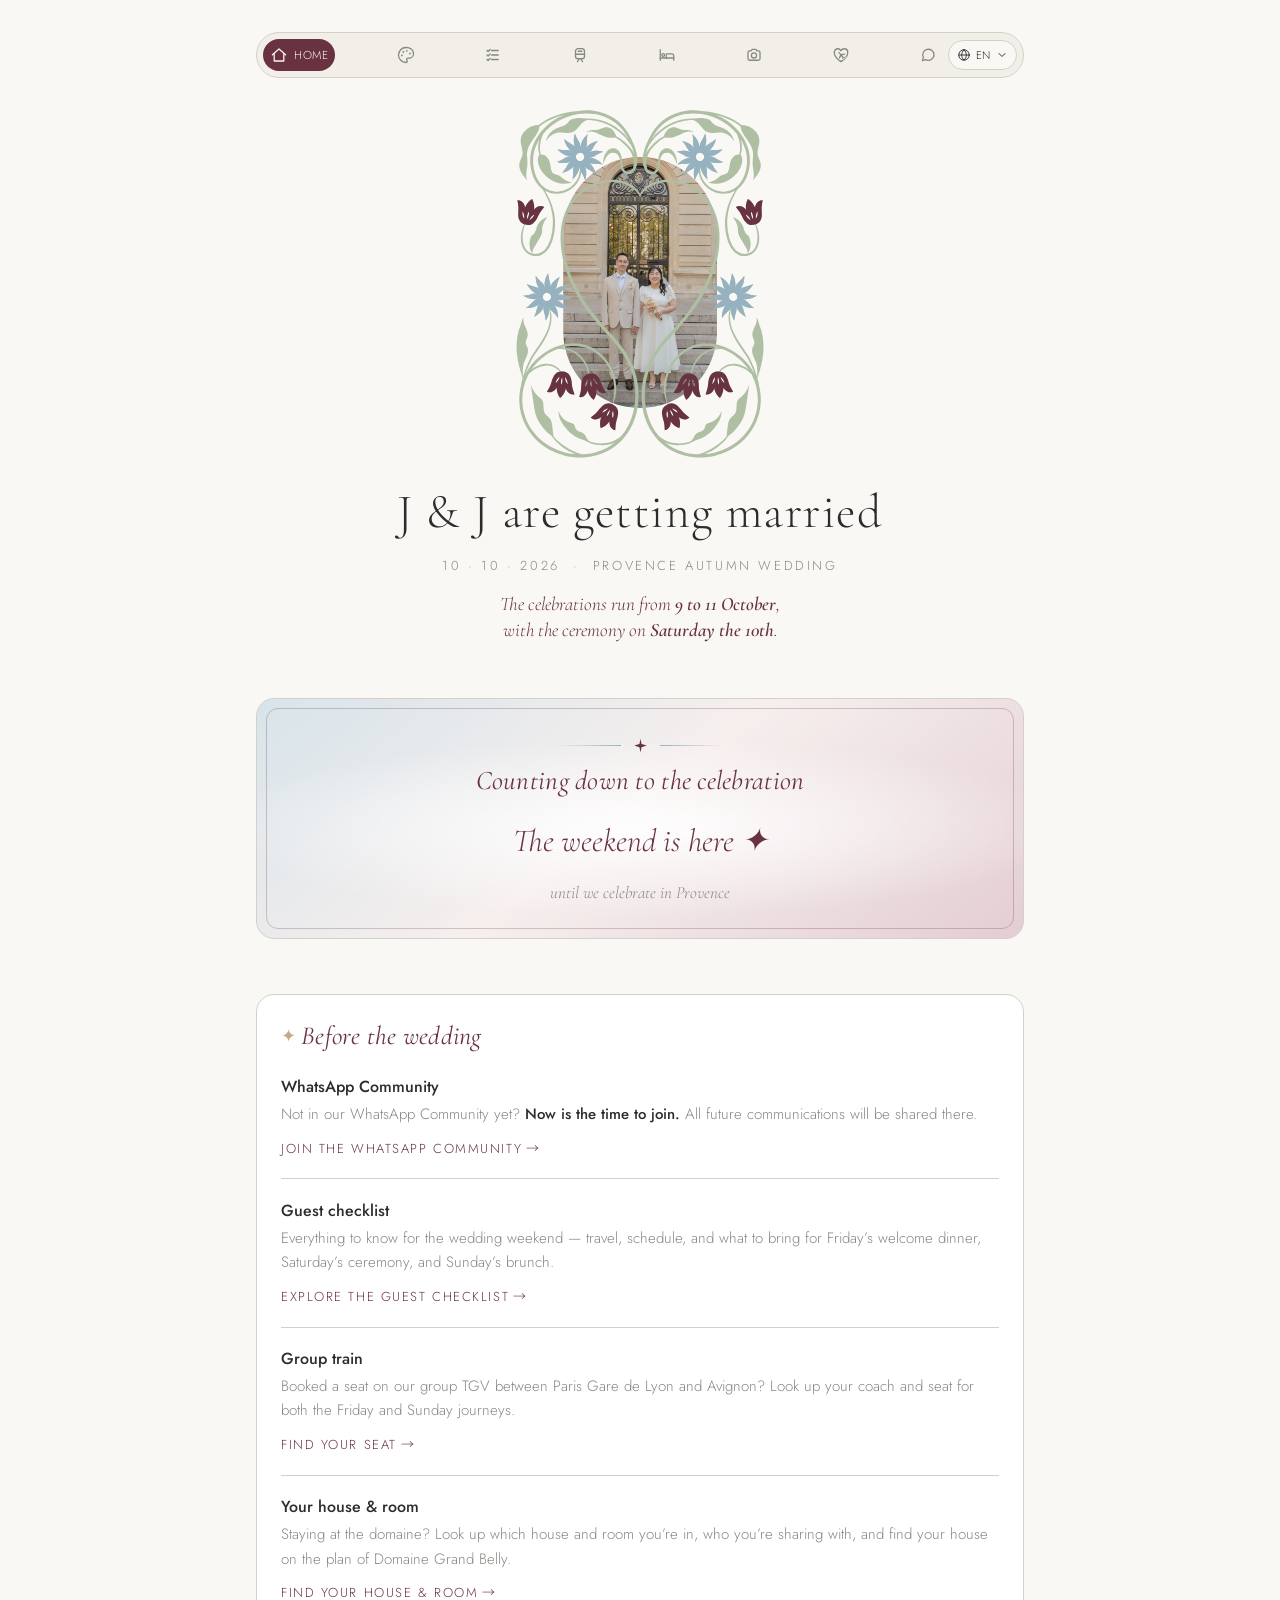
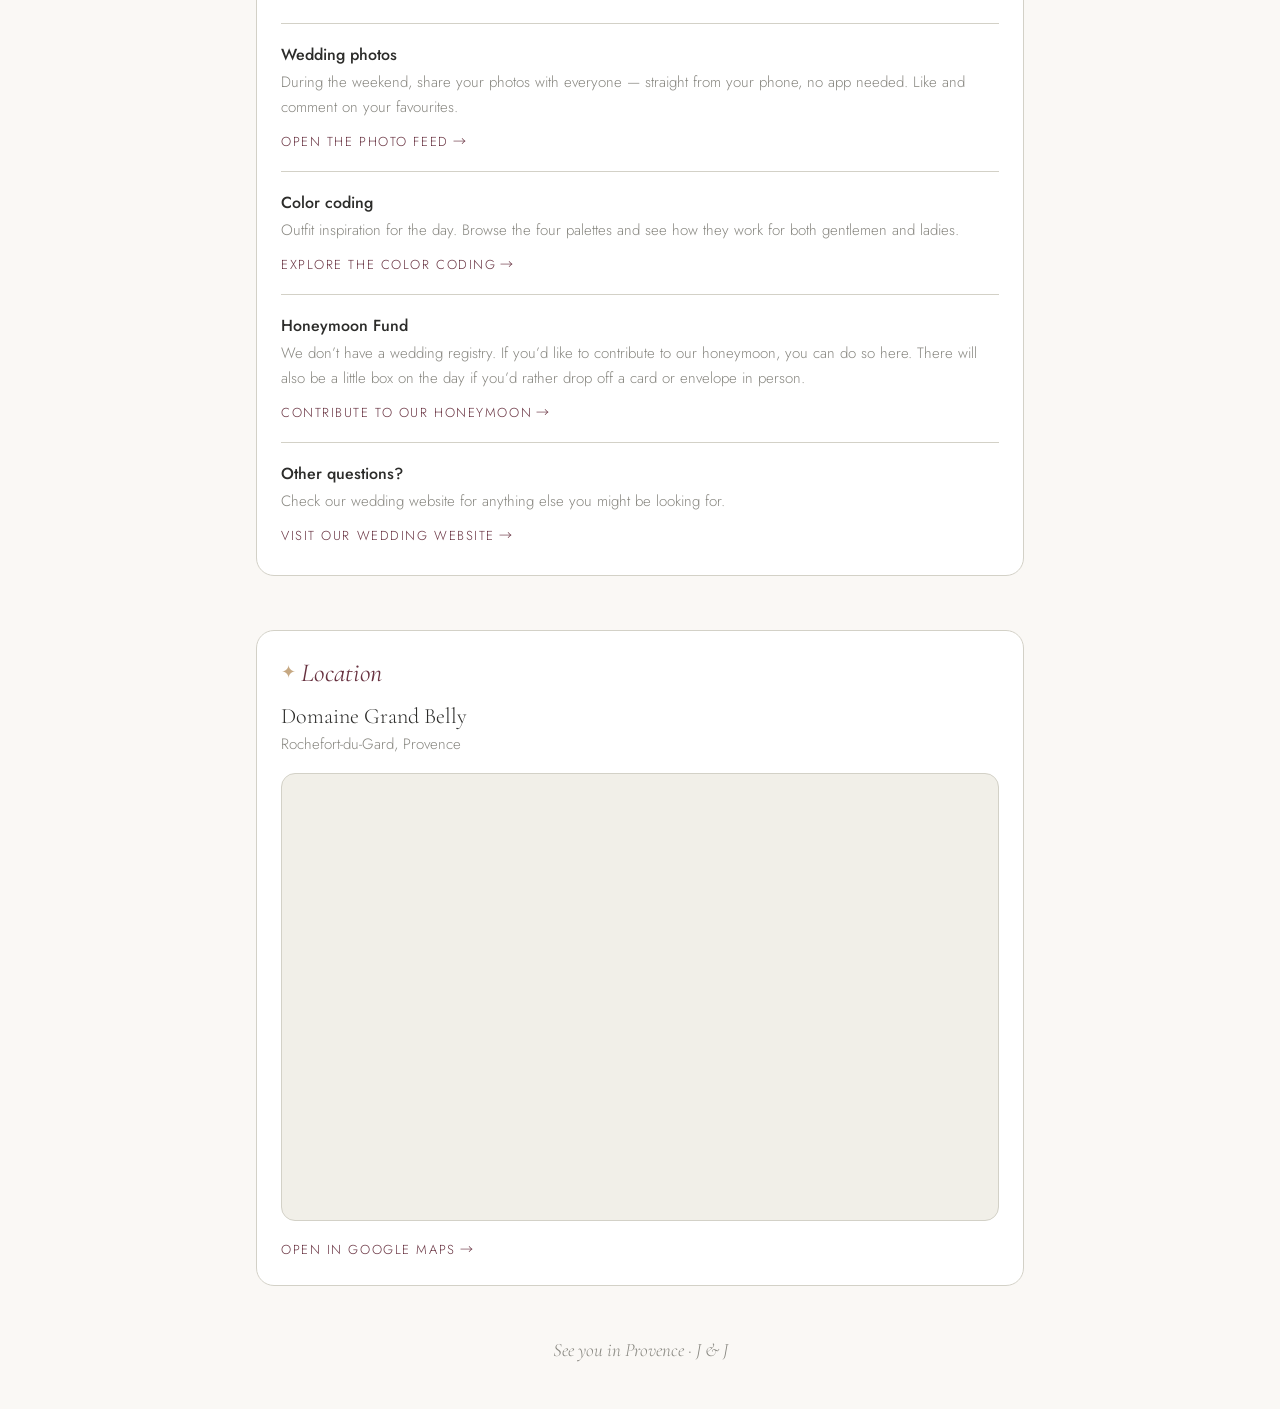
==== commit c8278e30: "Add a guest photo feed where guests post, like and comment Photos upload from the phone straight to " ====
--- a/index.html
+++ b/index.html
@@ -32,6 +32,10 @@
           <svg viewBox="0 0 24 24" fill="none" stroke="currentColor" stroke-width="1.7" stroke-linecap="round" stroke-linejoin="round" aria-hidden="true"><path d="M3 5v14"/><path d="M3 16h18"/><path d="M21 19v-6a2.5 2.5 0 0 0-2.5-2.5H11V16"/><circle cx="7" cy="12" r="1.8"/></svg>
           <span class="site-nav__label" data-i18n="nav.onsite">Accommodation</span>
         </a>
+      <a class="site-nav__item" href="photos.html" aria-label="Photos" data-i18n-aria="nav.photos">
+        <svg viewBox="0 0 24 24" fill="none" stroke="currentColor" stroke-width="1.7" stroke-linecap="round" stroke-linejoin="round" aria-hidden="true"><path d="M4 8.5A2 2 0 0 1 6 6.5h2l1.5-2h5L16 6.5h2a2 2 0 0 1 2 2V17a2 2 0 0 1-2 2H6a2 2 0 0 1-2-2Z"/><circle cx="12" cy="12.6" r="3.4"/></svg>
+        <span class="site-nav__label" data-i18n="nav.photos">Photos</span>
+      </a>
         <a class="site-nav__item" href="honeymoon.html" aria-label="Honeymoon" data-i18n-aria="nav.honeymoon">
           <svg viewBox="0 0 24 24" fill="none" stroke="currentColor" stroke-width="1.8" stroke-linecap="round" stroke-linejoin="round" aria-hidden="true"><defs><mask id="hm-mask" maskUnits="userSpaceOnUse" x="-4" y="-4" width="32" height="32"><rect x="-4" y="-4" width="32" height="32" fill="#fff"/><g transform="rotate(-39 12 12)"><g transform="translate(12 12) scale(.63) translate(-12 -11.6)"><path d="M12 3c.7 0 1.2.9 1.2 2.1V10l7 4.1v2l-7-2.1v3.6l2 1.6v1.7l-3.2-1-3.2 1v-1.7l2-1.6V13.9l-7 2.1v-2l7-4.1V5.1C10.8 3.9 11.3 3 12 3Z" fill="#000" stroke="#000" stroke-width="2.8"/></g></g></mask></defs><path d="M12 20.8C12 20.8 3 14.6 3 8.5 3 5.6 5.2 3.6 7.7 3.6 9.7 3.6 11.2 4.8 12 6.3 12.8 4.8 14.3 3.6 16.3 3.6 18.8 3.6 21 5.6 21 8.5 21 14.6 12 20.8 12 20.8Z" mask="url(#hm-mask)"/><g transform="rotate(-39 12 12)"><g transform="translate(12 12) scale(.63) translate(-12 -11.6)"><path d="M12 3c.7 0 1.2.9 1.2 2.1V10l7 4.1v2l-7-2.1v3.6l2 1.6v1.7l-3.2-1-3.2 1v-1.7l2-1.6V13.9l-7 2.1v-2l7-4.1V5.1C10.8 3.9 11.3 3 12 3Z" fill="currentColor" stroke="none"/></g></g></svg>
           <span class="site-nav__label" data-i18n="nav.honeymoon">Honeymoon</span>
@@ -110,6 +114,12 @@
         <span class="home-link"><span data-i18n="home.os.link">Find your house &amp; room</span> <span class="arr">&rarr;</span></span>
       </a>
 
+      <a class="before-item" href="photos.html">
+        <div class="before-title" data-i18n="home.ph.title">Wedding photos</div>
+        <div class="before-desc" data-i18n="home.ph.desc">During the weekend, share your photos with everyone — straight from your phone, no app needed. Like and comment on your favourites.</div>
+        <span class="home-link"><span data-i18n="home.ph.link">Open the photo feed</span> <span class="arr">&rarr;</span></span>
+      </a>
+
       <a class="before-item" href="color-coding.html">
         <div class="before-title" data-i18n="home.cc.title">Color coding</div>
         <div class="before-desc" data-i18n="home.cc.desc">Outfit inspiration for the day. Browse the four palettes and see how they work for both gentlemen and ladies.</div>
--- a/css/styles.css
+++ b/css/styles.css
@@ -325,7 +325,7 @@
   .site-nav__item:not(.is-active) .site-nav__label { max-width: 0; opacity: 0; margin-left: 0; }
 }
 /* Very narrow: drop even the active label, keep the highlight, and tighten the
-   row so all seven icons plus the language menu still fit on one line at 320px */
+   row so all eight icons plus the language menu still fit on one line at 320px */
 @media (max-width: 400px) {
   .site-nav__item.is-active .site-nav__label { max-width: 0; opacity: 0; margin-left: 0; }
   .site-nav { gap: 2px; padding: 5px; }
@@ -385,10 +385,13 @@
   font-size: 19px;
   line-height: 1.4;
   color: var(--burg);
-  max-width: 30ch;
+  max-width: 24em;
   margin: 1rem auto 0;
-}
-.home-hero .home-weekend strong { font-weight: 600; }
+  text-wrap: balance;
+  word-break: keep-all; /* Korean: break between words, never inside one */
+}
+/* the date and day phrases stay whole on one line */
+.home-hero .home-weekend strong { font-weight: 600; white-space: nowrap; }
 
 /* SHARED SECTION HEADING */
 .home-section-title {
@@ -1393,6 +1396,7 @@
   border: 0.5px solid var(--stone); background: #fff;
 }
 .coach__legend i.lg-you { background: var(--burg-pale); border-color: var(--burg); }
+.coach__legend i.lg-own { background: var(--blue-pale); border-color: var(--blue); }
 .coach__legend i.lg-other { background: var(--bg); }
 .coach__legend i.lg-lug { background: var(--bg); border-style: dashed; }
 .coach__legend i.lg-carre {
@@ -1541,6 +1545,17 @@
 }
 .seat.is-other .seat__num { color: var(--muted); }
 .seat.is-other .seat__name { overflow-wrap: normal; hyphens: none; }
+.seat.is-own { background: var(--blue-pale); border-color: var(--blue); }
+.seat__own,
+.roster__own {
+  font-size: 10px;
+  letter-spacing: .06em;
+  text-transform: uppercase;
+  color: #5A6E78;
+  white-space: nowrap;
+}
+.roster__own { font-size: 11px; margin-left: 4px; }
+.train-result__own { flex-basis: 100%; text-transform: none; letter-spacing: 0; }
 .seat.is-match {
   border-color: var(--burg);
   background: var(--burg-pale);
@@ -1616,3 +1631,229 @@
   margin-bottom: 5px;
 }
 .verdict-text { font-size: 16px; color: var(--muted); line-height: 1.7; }
+
+/* ===================================================================
+   PHOTOS — guest feed (photos.html)
+   =================================================================== */
+.photos-page .wrap { padding-bottom: calc(6.5rem + env(safe-area-inset-bottom, 0px)); }
+.ph { max-width: 560px; margin: 0 auto; }
+.ph [hidden], .ph-new[hidden] { display: none !important; }
+
+.ph-intro { font-size: 17px; line-height: 1.65; color: var(--muted); margin-bottom: 1.2rem; }
+/* The QR is for laptops and projectors; on a phone you're already here. */
+.ph-qr { margin: 0 0 1.4rem; }
+@media (max-width: 699px), (hover: none) { .ph-qr { display: none; } }
+
+.ph-bar { display: flex; align-items: center; justify-content: space-between; gap: 12px; margin-bottom: 1rem; }
+.ph-who {
+  display: inline-flex; align-items: baseline; flex-wrap: wrap; gap: 2px 8px;
+  min-width: 0; padding: 4px 0;
+  border: 0; background: none; cursor: pointer; text-align: left;
+  font-family: 'Jost', 'Noto Sans KR', sans-serif; font-size: 15px; color: var(--text);
+  -webkit-tap-highlight-color: transparent;
+}
+.ph-who__edit { font-size: 13px; letter-spacing: .08em; text-transform: uppercase; color: var(--burg); }
+.ph-who.is-unset .ph-who__text { color: var(--burg); font-weight: 400; }
+.ph-who.is-unset .ph-who__edit { display: none; }
+.ph-views { display: flex; gap: 2px; padding: 3px; flex-shrink: 0; background: var(--surface); border: 0.5px solid var(--stone); border-radius: 999px; }
+.ph-view {
+  display: grid; place-items: center; width: 36px; height: 30px;
+  border: 0; border-radius: 999px; background: transparent; color: var(--muted); cursor: pointer;
+  -webkit-tap-highlight-color: transparent;
+}
+.ph-view svg { width: 18px; height: 18px; }
+.ph-view.is-on { background: #fff; color: var(--burg); box-shadow: 0 1px 3px rgba(104, 50, 64, .15); }
+
+/* upload tray */
+.ph-tray { display: flex; flex-direction: column; gap: 8px; margin-bottom: 1rem; }
+.ph-tray__item {
+  display: flex; align-items: center; gap: 12px; padding: 8px 10px;
+  background: #fff; border: 0.5px solid var(--stone); border-radius: 12px;
+}
+.ph-tray__item img, .ph-tray__item .ph-previews__blank { width: 44px; height: 44px; border-radius: 8px; object-fit: cover; flex-shrink: 0; background: var(--surface); }
+.ph-tray__info { flex: 1; min-width: 0; display: flex; flex-direction: column; gap: 6px; }
+.ph-tray__label { font-size: 14px; color: var(--muted); }
+.ph-tray__bar { height: 4px; border-radius: 4px; background: var(--surface); overflow: hidden; }
+.ph-tray__fill { display: block; height: 100%; width: 0; background: var(--burg); transition: width .25s ease; }
+.ph-tray__item.is-done .ph-tray__label { color: var(--burg); }
+.ph-tray__item.is-failed .ph-tray__label { color: var(--burg); font-weight: 400; }
+.ph-tray__item.is-failed .ph-tray__fill { background: var(--stone); }
+
+/* feed card */
+.ph-feed { display: flex; flex-direction: column; gap: 1.1rem; }
+.ph-card {
+  background: #fff; border: 0.5px solid var(--stone); border-radius: 14px; overflow: hidden;
+  scroll-margin-top: 12px;
+}
+.ph-card__head { display: flex; align-items: center; gap: 10px; padding: 10px 8px 10px 12px; }
+.ph-avatar {
+  display: grid; place-items: center; width: 34px; height: 34px; flex-shrink: 0; border-radius: 50%;
+  background: var(--burg-pale); color: var(--burg);
+  font-family: 'Cormorant Garamond', 'Noto Sans KR', serif; font-size: 18px; font-weight: 400; line-height: 1;
+}
+.ph-avatar--sm { width: 28px; height: 28px; font-size: 15px; }
+.ph-card__who { flex: 1; min-width: 0; }
+.ph-card__name { font-size: 15px; font-weight: 400; color: var(--text); overflow: hidden; text-overflow: ellipsis; white-space: nowrap; }
+.ph-card__time { display: block; font-size: 13px; color: var(--muted); }
+.ph-card__media {
+  position: relative; background: var(--surface); overflow: hidden;
+  touch-action: manipulation; -webkit-user-select: none; user-select: none; cursor: pointer;
+}
+.ph-card__media img { display: block; width: 100%; height: 100%; object-fit: cover; }
+.ph-card__actions { display: flex; gap: 2px; padding: 6px 6px 0; }
+.ph-icon-btn {
+  display: grid; place-items: center; width: 40px; height: 40px; flex-shrink: 0;
+  border: 0; border-radius: 50%; background: transparent; color: var(--text); cursor: pointer;
+  -webkit-tap-highlight-color: transparent;
+}
+.ph-icon-btn svg { width: 25px; height: 25px; }
+.ph-card__del, .ph-cmt__del { color: var(--muted); }
+.ph-card__del svg, .ph-cmt__del svg { width: 19px; height: 19px; }
+.ph-like.is-on { color: var(--burg); }
+.ph-like.is-on svg { fill: currentColor; }
+.ph-card__likes { padding: 0 14px; font-size: 15px; font-weight: 400; color: var(--text); }
+.ph-card__likes.is-zero { font-weight: 300; color: var(--muted); }
+.ph-card__caption { padding: 4px 14px 0; font-size: 16px; line-height: 1.55; color: var(--text); overflow-wrap: anywhere; white-space: pre-line; }
+.ph-card__caption strong, .ph-cmt strong { font-weight: 500; }
+.ph-card__cmts {
+  display: block; padding: 6px 14px 14px; border: 0; background: none; cursor: pointer; text-align: left;
+  font-family: 'Jost', 'Noto Sans KR', sans-serif; font-size: 15px; color: var(--muted);
+  -webkit-tap-highlight-color: transparent;
+}
+
+/* double-tap heart */
+.ph-burst {
+  position: absolute; left: 50%; top: 50%; width: 96px; height: 96px; margin: -48px 0 0 -48px;
+  color: #fff; opacity: 0; transform: scale(.4); pointer-events: none;
+  filter: drop-shadow(0 6px 18px rgba(104, 50, 64, .45));
+}
+.ph-burst svg { width: 100%; height: 100%; fill: currentColor; stroke: none; }
+.ph-burst.is-pop { animation: ph-burst .9s cubic-bezier(.16, 1, .3, 1); }
+@keyframes ph-burst {
+  0% { opacity: 0; transform: scale(.4); }
+  18% { opacity: .95; transform: scale(1.08); }
+  32% { transform: scale(.94); }
+  70% { opacity: .95; transform: scale(1); }
+  100% { opacity: 0; transform: scale(1); }
+}
+.ph-like.is-pop svg { animation: ph-like .38s cubic-bezier(.16, 1, .3, 1); }
+@keyframes ph-like { 0% { transform: scale(1); } 40% { transform: scale(1.25); } 100% { transform: scale(1); } }
+
+/* grid */
+.ph-grid { display: grid; grid-template-columns: repeat(3, 1fr); gap: 3px; border-radius: 10px; overflow: hidden; }
+.ph-tile { display: block; aspect-ratio: 1; padding: 0; border: 0; background: var(--surface); cursor: pointer; overflow: hidden; }
+.ph-tile img { display: block; width: 100%; height: 100%; object-fit: cover; transition: opacity .2s; }
+.ph-tile:hover img { opacity: .88; }
+
+/* status */
+.ph-status { padding: 1.6rem 0 .5rem; text-align: center; font-size: 15px; color: var(--muted); }
+.ph-status:empty { padding: 0; }
+.ph-status p + .ph-btn { margin-top: .8rem; }
+.ph-status.is-empty {
+  padding: 2.4rem 1.2rem; border: 0.5px dashed var(--stone); border-radius: 14px;
+  font-family: 'Cormorant Garamond', serif; font-style: italic; font-size: 22px; color: var(--burg);
+}
+.ph-sentinel { height: 1px; }
+.ph-me { margin-top: 1.4rem; font-size: 13px; color: var(--muted); text-align: center; overflow-wrap: anywhere; }
+.ph-me code { font-size: 12px; color: var(--text); -webkit-user-select: all; user-select: all; }
+
+/* floating buttons */
+.ph-add {
+  position: fixed; left: 50%; bottom: calc(18px + env(safe-area-inset-bottom, 0px)); z-index: 30;
+  transform: translateX(-50%);
+  display: inline-flex; align-items: center; gap: 9px;
+  padding: 14px 24px 14px 20px; border: 0; border-radius: 999px;
+  background: var(--burg); color: var(--ivory); cursor: pointer;
+  font-family: 'Jost', 'Noto Sans KR', sans-serif; font-size: 14px; letter-spacing: .12em; text-transform: uppercase;
+  white-space: nowrap;
+  box-shadow: 0 14px 30px -12px rgba(104, 50, 64, .6);
+  -webkit-tap-highlight-color: transparent;
+  transition: transform .15s ease-out, box-shadow .15s ease-out;
+}
+.ph-add svg { width: 22px; height: 22px; }
+.ph-add:hover { transform: translateX(-50%) translateY(-1px); }
+.ph-add:active { transform: translateX(-50%) scale(.97); }
+.ph-new {
+  position: fixed; left: 50%; top: calc(14px + env(safe-area-inset-top, 0px)); z-index: 30;
+  transform: translateX(-50%);
+  display: inline-flex; align-items: center; gap: 6px;
+  padding: 8px 16px 8px 12px; border-radius: 999px;
+  background: #fff; color: var(--burg); cursor: pointer;
+  font-family: 'Jost', 'Noto Sans KR', sans-serif; font-size: 13px; letter-spacing: .08em; text-transform: uppercase;
+  box-shadow: 0 8px 24px -10px rgba(104, 50, 64, .5); border: 0.5px solid var(--stone);
+}
+.ph-new svg { width: 16px; height: 16px; }
+
+/* buttons + inputs */
+.ph-btn {
+  display: inline-flex; align-items: center; justify-content: center;
+  padding: 11px 22px; border: 0; border-radius: 24px;
+  background: var(--burg); color: var(--ivory); cursor: pointer;
+  font-family: 'Jost', 'Noto Sans KR', sans-serif; font-size: 13px; letter-spacing: .12em; text-transform: uppercase;
+  -webkit-tap-highlight-color: transparent;
+}
+.ph-btn--ghost { background: transparent; color: var(--text); border: 0.5px solid var(--stone); }
+.ph-btn--sm { padding: 7px 14px; font-size: 12px; flex-shrink: 0; }
+.ph-input {
+  width: 100%; padding: 12px 16px;
+  background: var(--bg); border: 0.5px solid var(--stone); border-radius: 22px; outline: none;
+  font-family: 'Jost', 'Noto Sans KR', sans-serif; font-size: 16px; font-weight: 300; color: var(--text);
+  transition: border-color .15s;
+}
+.ph-input:focus { border-color: var(--burg); }
+.ph-input--area { border-radius: 14px; resize: none; line-height: 1.5; }
+
+/* dialogs */
+.ph-dialog {
+  width: min(440px, calc(100% - 32px)); max-height: calc(100% - 32px); margin: auto; padding: 0;
+  border: 0.5px solid var(--stone); border-radius: 18px; background: #fff; color: var(--text);
+  box-shadow: 0 24px 60px -20px rgba(44, 44, 42, .45);
+}
+.ph-dialog::backdrop { background: rgba(28, 26, 24, .5); }
+.ph-dialog__body { display: flex; flex-direction: column; gap: 14px; padding: 1.4rem 1.3rem 1.3rem; }
+.ph-dialog__title { font-family: 'Cormorant Garamond', serif; font-style: italic; font-weight: 400; font-size: 25px; color: var(--burg); }
+.ph-dialog__help { font-size: 15px; line-height: 1.6; color: var(--muted); margin-top: -6px; }
+.ph-dialog__actions { display: flex; justify-content: flex-end; gap: 8px; }
+.ph-previews { display: grid; grid-template-columns: repeat(auto-fill, minmax(76px, 1fr)); gap: 6px; max-height: 40vh; overflow-y: auto; }
+.ph-previews img, .ph-previews__blank { display: block; width: 100%; aspect-ratio: 1; object-fit: cover; border-radius: 8px; background: var(--surface); }
+
+/* comments sheet: bottom sheet on phones, centred card on wider screens */
+.ph-dialog--sheet { height: min(640px, calc(100% - 32px)); }
+.ph-dialog--sheet .ph-dialog__body { height: 100%; padding: 1rem 1rem calc(1rem + env(safe-area-inset-bottom, 0px)); gap: 10px; }
+.ph-sheet__head { display: flex; align-items: center; justify-content: space-between; padding-left: .3rem; }
+.ph-sheet__head .ph-icon-btn svg { width: 22px; height: 22px; }
+.ph-cmts { flex: 1; min-height: 0; overflow-y: auto; list-style: none; display: flex; flex-direction: column; gap: 14px; padding: 4px .3rem; }
+.ph-cmts__empty { margin: auto; font-size: 15px; color: var(--muted); text-align: center; }
+.ph-cmt { display: flex; align-items: flex-start; gap: 10px; }
+.ph-cmt__body { flex: 1; min-width: 0; }
+.ph-cmt__body p { font-size: 15px; line-height: 1.55; overflow-wrap: anywhere; }
+.ph-cmt__time { font-size: 12px; color: var(--muted); }
+.ph-cmt__del { width: 32px; height: 32px; }
+.ph-cmt-form { display: flex; gap: 6px; align-items: center; border-top: 0.5px solid var(--stone); padding-top: 10px; }
+.ph-cmt-send {
+  flex-shrink: 0; padding: 10px 12px; border: 0; background: none; cursor: pointer;
+  font-family: 'Jost', 'Noto Sans KR', sans-serif; font-size: 14px; font-weight: 400; letter-spacing: .08em; text-transform: uppercase; color: var(--burg);
+}
+@media (max-width: 599px) {
+  .ph-dialog--sheet {
+    width: 100%; max-width: 100%; height: 78vh; height: 78dvh; max-height: none;
+    margin: auto 0 0; border-radius: 18px 18px 0 0; border-bottom: 0;
+  }
+}
+
+.ph-toast {
+  position: fixed; left: 50%; bottom: calc(86px + env(safe-area-inset-bottom, 0px)); z-index: 60;
+  transform: translateX(-50%); width: max-content; max-width: calc(100% - 32px);
+  padding: 11px 18px; border-radius: 12px; background: var(--text); color: var(--ivory);
+  font-size: 14px; line-height: 1.5; text-align: center;
+  transition: opacity .4s ease;
+}
+.ph-toast.is-out { opacity: 0; }
+
+body.lang-ko .ph-intro { font-size: 18px; }
+body.lang-ko .ph-dialog__title { font-family: 'Poor Story', 'Noto Sans KR', sans-serif; font-style: normal; font-size: 26px; }
+body.lang-ko .ph-add, body.lang-ko .ph-btn, body.lang-ko .ph-who__edit, body.lang-ko .ph-new, body.lang-ko .ph-cmt-send { letter-spacing: .02em; }
+
+@media (prefers-reduced-motion: reduce) {
+  .ph-burst.is-pop, .ph-like.is-pop svg { animation-duration: .01s; }
+}
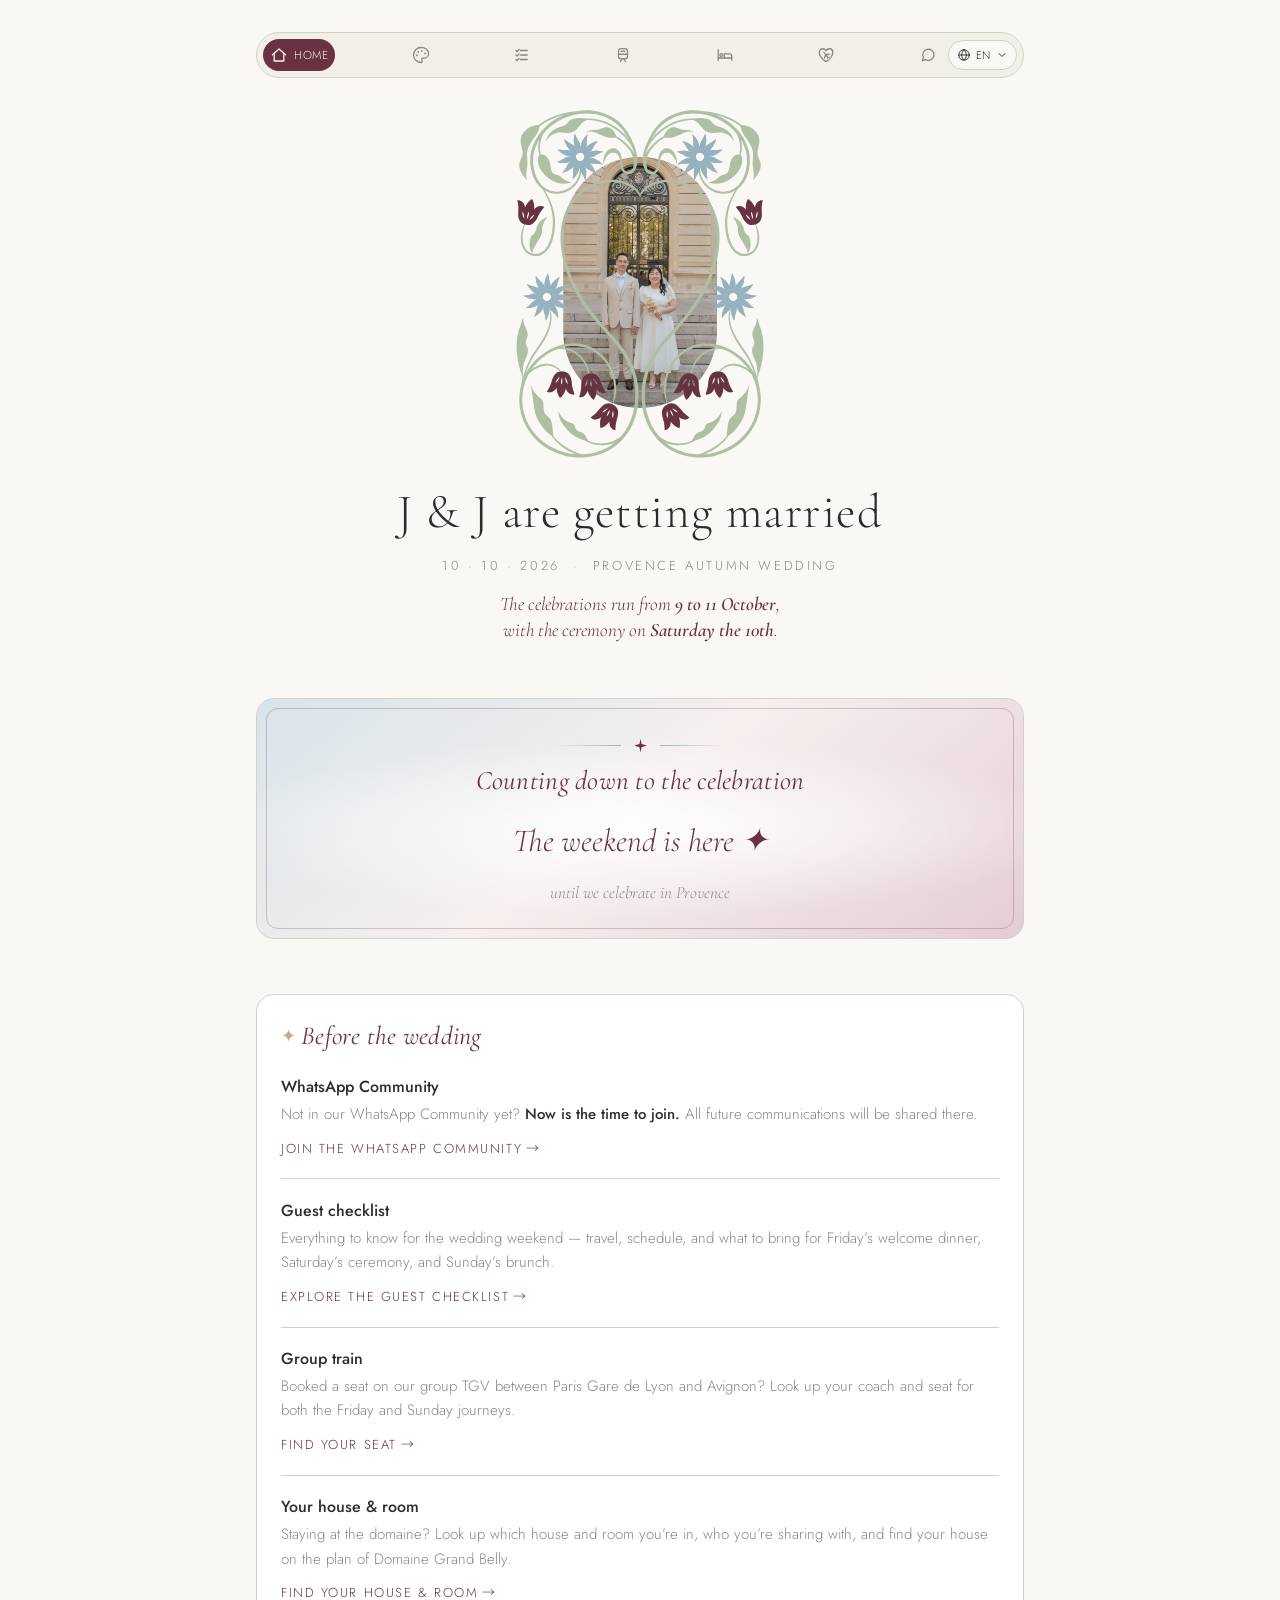
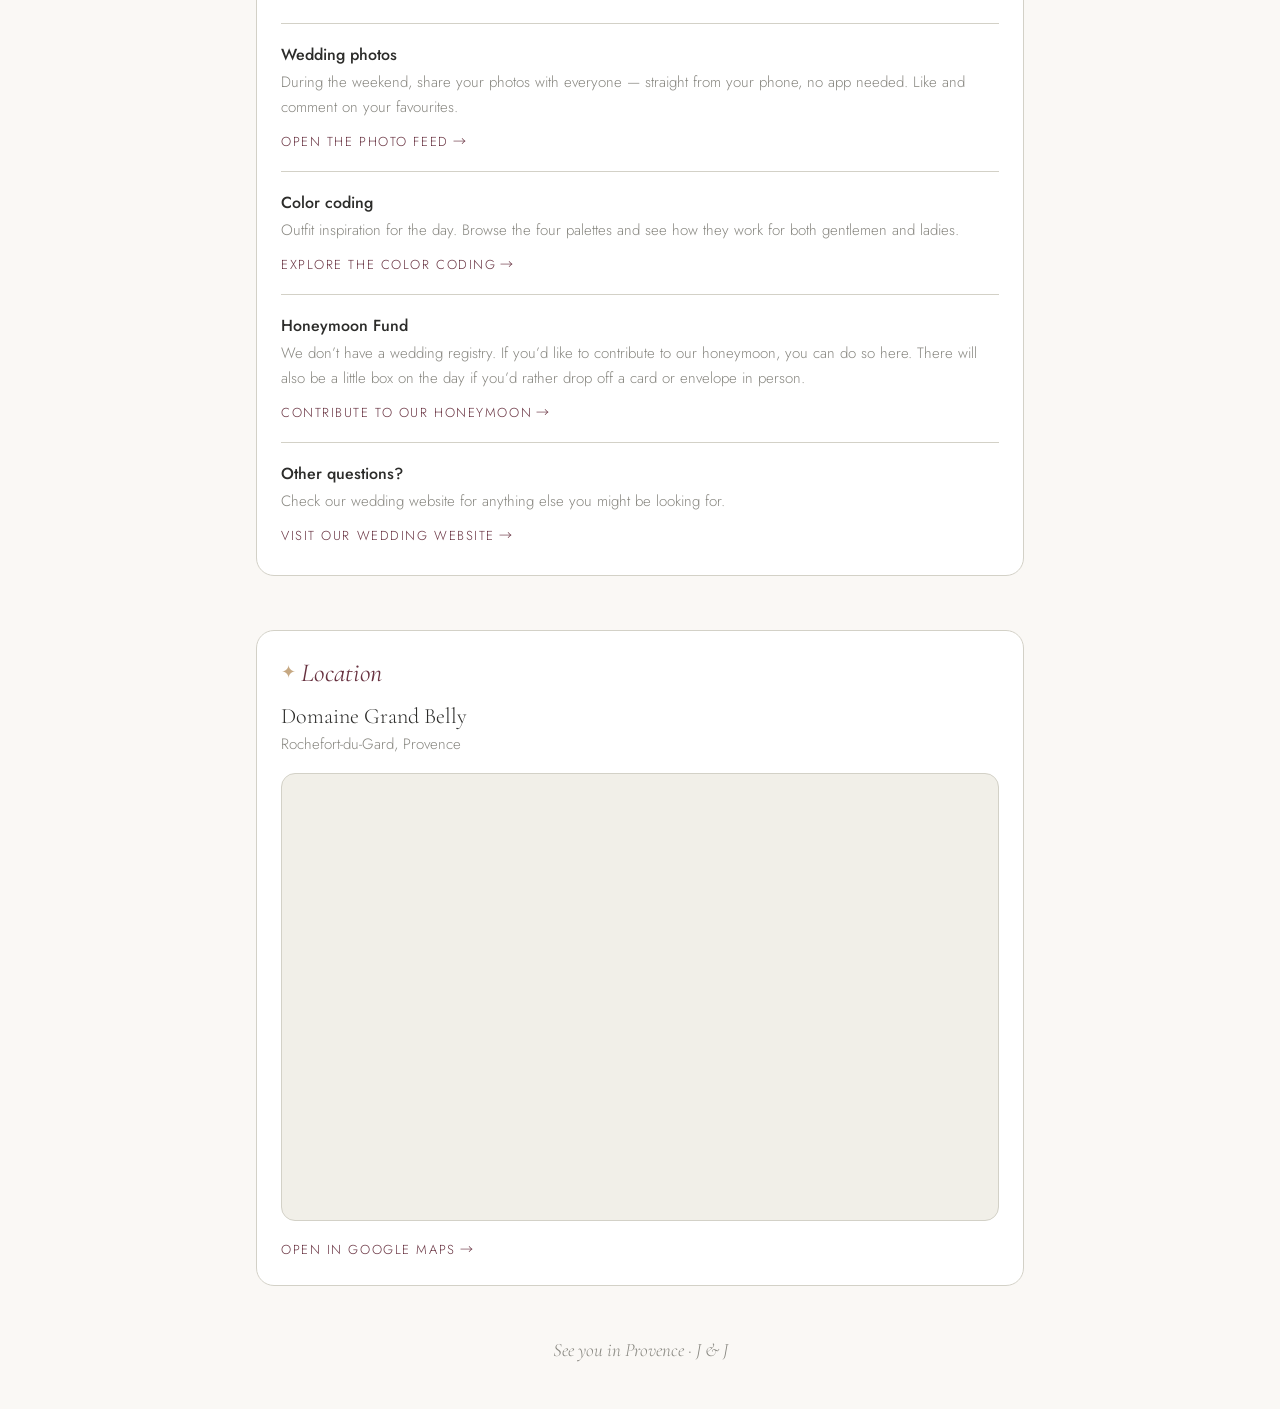
==== commit 41111b6b: "Move the photo feed out to its own standalone app The feed now lives at spykkee.github.io/j-j-weddin" ====
--- a/index.html
+++ b/index.html
@@ -32,10 +32,6 @@
           <svg viewBox="0 0 24 24" fill="none" stroke="currentColor" stroke-width="1.7" stroke-linecap="round" stroke-linejoin="round" aria-hidden="true"><path d="M3 5v14"/><path d="M3 16h18"/><path d="M21 19v-6a2.5 2.5 0 0 0-2.5-2.5H11V16"/><circle cx="7" cy="12" r="1.8"/></svg>
           <span class="site-nav__label" data-i18n="nav.onsite">Accommodation</span>
         </a>
-      <a class="site-nav__item" href="photos.html" aria-label="Photos" data-i18n-aria="nav.photos">
-        <svg viewBox="0 0 24 24" fill="none" stroke="currentColor" stroke-width="1.7" stroke-linecap="round" stroke-linejoin="round" aria-hidden="true"><path d="M4 8.5A2 2 0 0 1 6 6.5h2l1.5-2h5L16 6.5h2a2 2 0 0 1 2 2V17a2 2 0 0 1-2 2H6a2 2 0 0 1-2-2Z"/><circle cx="12" cy="12.6" r="3.4"/></svg>
-        <span class="site-nav__label" data-i18n="nav.photos">Photos</span>
-      </a>
         <a class="site-nav__item" href="honeymoon.html" aria-label="Honeymoon" data-i18n-aria="nav.honeymoon">
           <svg viewBox="0 0 24 24" fill="none" stroke="currentColor" stroke-width="1.8" stroke-linecap="round" stroke-linejoin="round" aria-hidden="true"><defs><mask id="hm-mask" maskUnits="userSpaceOnUse" x="-4" y="-4" width="32" height="32"><rect x="-4" y="-4" width="32" height="32" fill="#fff"/><g transform="rotate(-39 12 12)"><g transform="translate(12 12) scale(.63) translate(-12 -11.6)"><path d="M12 3c.7 0 1.2.9 1.2 2.1V10l7 4.1v2l-7-2.1v3.6l2 1.6v1.7l-3.2-1-3.2 1v-1.7l2-1.6V13.9l-7 2.1v-2l7-4.1V5.1C10.8 3.9 11.3 3 12 3Z" fill="#000" stroke="#000" stroke-width="2.8"/></g></g></mask></defs><path d="M12 20.8C12 20.8 3 14.6 3 8.5 3 5.6 5.2 3.6 7.7 3.6 9.7 3.6 11.2 4.8 12 6.3 12.8 4.8 14.3 3.6 16.3 3.6 18.8 3.6 21 5.6 21 8.5 21 14.6 12 20.8 12 20.8Z" mask="url(#hm-mask)"/><g transform="rotate(-39 12 12)"><g transform="translate(12 12) scale(.63) translate(-12 -11.6)"><path d="M12 3c.7 0 1.2.9 1.2 2.1V10l7 4.1v2l-7-2.1v3.6l2 1.6v1.7l-3.2-1-3.2 1v-1.7l2-1.6V13.9l-7 2.1v-2l7-4.1V5.1C10.8 3.9 11.3 3 12 3Z" fill="currentColor" stroke="none"/></g></g></svg>
           <span class="site-nav__label" data-i18n="nav.honeymoon">Honeymoon</span>
@@ -114,7 +110,7 @@
         <span class="home-link"><span data-i18n="home.os.link">Find your house &amp; room</span> <span class="arr">&rarr;</span></span>
       </a>
 
-      <a class="before-item" href="photos.html">
+      <a class="before-item" href="https://spykkee.github.io/j-j-wedding-photos/">
         <div class="before-title" data-i18n="home.ph.title">Wedding photos</div>
         <div class="before-desc" data-i18n="home.ph.desc">During the weekend, share your photos with everyone — straight from your phone, no app needed. Like and comment on your favourites.</div>
         <span class="home-link"><span data-i18n="home.ph.link">Open the photo feed</span> <span class="arr">&rarr;</span></span>
--- a/css/styles.css
+++ b/css/styles.css
@@ -325,7 +325,7 @@
   .site-nav__item:not(.is-active) .site-nav__label { max-width: 0; opacity: 0; margin-left: 0; }
 }
 /* Very narrow: drop even the active label, keep the highlight, and tighten the
-   row so all eight icons plus the language menu still fit on one line at 320px */
+   row so all seven icons plus the language menu still fit on one line at 320px */
 @media (max-width: 400px) {
   .site-nav__item.is-active .site-nav__label { max-width: 0; opacity: 0; margin-left: 0; }
   .site-nav { gap: 2px; padding: 5px; }
@@ -1396,7 +1396,7 @@
   border: 0.5px solid var(--stone); background: #fff;
 }
 .coach__legend i.lg-you { background: var(--burg-pale); border-color: var(--burg); }
-.coach__legend i.lg-own { background: var(--blue-pale); border-color: var(--blue); }
+.coach__legend i.lg-own { background: #F5ECDF; border-color: var(--gold); }
 .coach__legend i.lg-other { background: var(--bg); }
 .coach__legend i.lg-lug { background: var(--bg); border-style: dashed; }
 .coach__legend i.lg-carre {
@@ -1510,6 +1510,8 @@
   justify-content: center;
   gap: 3px;
   padding: 9px 3px;
+  /* every seat as tall as the fullest one (number, name, Korean name, tag) */
+  min-height: 96px;
   border-radius: 9px;
   border: 0.5px solid var(--stone);
   background: #fff;
@@ -1545,13 +1547,13 @@
 }
 .seat.is-other .seat__num { color: var(--muted); }
 .seat.is-other .seat__name { overflow-wrap: normal; hyphens: none; }
-.seat.is-own { background: var(--blue-pale); border-color: var(--blue); }
+.seat.is-own { background: #F5ECDF; border-color: var(--gold); }
 .seat__own,
 .roster__own {
   font-size: 10px;
   letter-spacing: .06em;
   text-transform: uppercase;
-  color: #5A6E78;
+  color: #8A6D45;
   white-space: nowrap;
 }
 .roster__own { font-size: 11px; margin-left: 4px; }
@@ -1632,228 +1634,3 @@
 }
 .verdict-text { font-size: 16px; color: var(--muted); line-height: 1.7; }
 
-/* ===================================================================
-   PHOTOS — guest feed (photos.html)
-   =================================================================== */
-.photos-page .wrap { padding-bottom: calc(6.5rem + env(safe-area-inset-bottom, 0px)); }
-.ph { max-width: 560px; margin: 0 auto; }
-.ph [hidden], .ph-new[hidden] { display: none !important; }
-
-.ph-intro { font-size: 17px; line-height: 1.65; color: var(--muted); margin-bottom: 1.2rem; }
-/* The QR is for laptops and projectors; on a phone you're already here. */
-.ph-qr { margin: 0 0 1.4rem; }
-@media (max-width: 699px), (hover: none) { .ph-qr { display: none; } }
-
-.ph-bar { display: flex; align-items: center; justify-content: space-between; gap: 12px; margin-bottom: 1rem; }
-.ph-who {
-  display: inline-flex; align-items: baseline; flex-wrap: wrap; gap: 2px 8px;
-  min-width: 0; padding: 4px 0;
-  border: 0; background: none; cursor: pointer; text-align: left;
-  font-family: 'Jost', 'Noto Sans KR', sans-serif; font-size: 15px; color: var(--text);
-  -webkit-tap-highlight-color: transparent;
-}
-.ph-who__edit { font-size: 13px; letter-spacing: .08em; text-transform: uppercase; color: var(--burg); }
-.ph-who.is-unset .ph-who__text { color: var(--burg); font-weight: 400; }
-.ph-who.is-unset .ph-who__edit { display: none; }
-.ph-views { display: flex; gap: 2px; padding: 3px; flex-shrink: 0; background: var(--surface); border: 0.5px solid var(--stone); border-radius: 999px; }
-.ph-view {
-  display: grid; place-items: center; width: 36px; height: 30px;
-  border: 0; border-radius: 999px; background: transparent; color: var(--muted); cursor: pointer;
-  -webkit-tap-highlight-color: transparent;
-}
-.ph-view svg { width: 18px; height: 18px; }
-.ph-view.is-on { background: #fff; color: var(--burg); box-shadow: 0 1px 3px rgba(104, 50, 64, .15); }
-
-/* upload tray */
-.ph-tray { display: flex; flex-direction: column; gap: 8px; margin-bottom: 1rem; }
-.ph-tray__item {
-  display: flex; align-items: center; gap: 12px; padding: 8px 10px;
-  background: #fff; border: 0.5px solid var(--stone); border-radius: 12px;
-}
-.ph-tray__item img, .ph-tray__item .ph-previews__blank { width: 44px; height: 44px; border-radius: 8px; object-fit: cover; flex-shrink: 0; background: var(--surface); }
-.ph-tray__info { flex: 1; min-width: 0; display: flex; flex-direction: column; gap: 6px; }
-.ph-tray__label { font-size: 14px; color: var(--muted); }
-.ph-tray__bar { height: 4px; border-radius: 4px; background: var(--surface); overflow: hidden; }
-.ph-tray__fill { display: block; height: 100%; width: 0; background: var(--burg); transition: width .25s ease; }
-.ph-tray__item.is-done .ph-tray__label { color: var(--burg); }
-.ph-tray__item.is-failed .ph-tray__label { color: var(--burg); font-weight: 400; }
-.ph-tray__item.is-failed .ph-tray__fill { background: var(--stone); }
-
-/* feed card */
-.ph-feed { display: flex; flex-direction: column; gap: 1.1rem; }
-.ph-card {
-  background: #fff; border: 0.5px solid var(--stone); border-radius: 14px; overflow: hidden;
-  scroll-margin-top: 12px;
-}
-.ph-card__head { display: flex; align-items: center; gap: 10px; padding: 10px 8px 10px 12px; }
-.ph-avatar {
-  display: grid; place-items: center; width: 34px; height: 34px; flex-shrink: 0; border-radius: 50%;
-  background: var(--burg-pale); color: var(--burg);
-  font-family: 'Cormorant Garamond', 'Noto Sans KR', serif; font-size: 18px; font-weight: 400; line-height: 1;
-}
-.ph-avatar--sm { width: 28px; height: 28px; font-size: 15px; }
-.ph-card__who { flex: 1; min-width: 0; }
-.ph-card__name { font-size: 15px; font-weight: 400; color: var(--text); overflow: hidden; text-overflow: ellipsis; white-space: nowrap; }
-.ph-card__time { display: block; font-size: 13px; color: var(--muted); }
-.ph-card__media {
-  position: relative; background: var(--surface); overflow: hidden;
-  touch-action: manipulation; -webkit-user-select: none; user-select: none; cursor: pointer;
-}
-.ph-card__media img { display: block; width: 100%; height: 100%; object-fit: cover; }
-.ph-card__actions { display: flex; gap: 2px; padding: 6px 6px 0; }
-.ph-icon-btn {
-  display: grid; place-items: center; width: 40px; height: 40px; flex-shrink: 0;
-  border: 0; border-radius: 50%; background: transparent; color: var(--text); cursor: pointer;
-  -webkit-tap-highlight-color: transparent;
-}
-.ph-icon-btn svg { width: 25px; height: 25px; }
-.ph-card__del, .ph-cmt__del { color: var(--muted); }
-.ph-card__del svg, .ph-cmt__del svg { width: 19px; height: 19px; }
-.ph-like.is-on { color: var(--burg); }
-.ph-like.is-on svg { fill: currentColor; }
-.ph-card__likes { padding: 0 14px; font-size: 15px; font-weight: 400; color: var(--text); }
-.ph-card__likes.is-zero { font-weight: 300; color: var(--muted); }
-.ph-card__caption { padding: 4px 14px 0; font-size: 16px; line-height: 1.55; color: var(--text); overflow-wrap: anywhere; white-space: pre-line; }
-.ph-card__caption strong, .ph-cmt strong { font-weight: 500; }
-.ph-card__cmts {
-  display: block; padding: 6px 14px 14px; border: 0; background: none; cursor: pointer; text-align: left;
-  font-family: 'Jost', 'Noto Sans KR', sans-serif; font-size: 15px; color: var(--muted);
-  -webkit-tap-highlight-color: transparent;
-}
-
-/* double-tap heart */
-.ph-burst {
-  position: absolute; left: 50%; top: 50%; width: 96px; height: 96px; margin: -48px 0 0 -48px;
-  color: #fff; opacity: 0; transform: scale(.4); pointer-events: none;
-  filter: drop-shadow(0 6px 18px rgba(104, 50, 64, .45));
-}
-.ph-burst svg { width: 100%; height: 100%; fill: currentColor; stroke: none; }
-.ph-burst.is-pop { animation: ph-burst .9s cubic-bezier(.16, 1, .3, 1); }
-@keyframes ph-burst {
-  0% { opacity: 0; transform: scale(.4); }
-  18% { opacity: .95; transform: scale(1.08); }
-  32% { transform: scale(.94); }
-  70% { opacity: .95; transform: scale(1); }
-  100% { opacity: 0; transform: scale(1); }
-}
-.ph-like.is-pop svg { animation: ph-like .38s cubic-bezier(.16, 1, .3, 1); }
-@keyframes ph-like { 0% { transform: scale(1); } 40% { transform: scale(1.25); } 100% { transform: scale(1); } }
-
-/* grid */
-.ph-grid { display: grid; grid-template-columns: repeat(3, 1fr); gap: 3px; border-radius: 10px; overflow: hidden; }
-.ph-tile { display: block; aspect-ratio: 1; padding: 0; border: 0; background: var(--surface); cursor: pointer; overflow: hidden; }
-.ph-tile img { display: block; width: 100%; height: 100%; object-fit: cover; transition: opacity .2s; }
-.ph-tile:hover img { opacity: .88; }
-
-/* status */
-.ph-status { padding: 1.6rem 0 .5rem; text-align: center; font-size: 15px; color: var(--muted); }
-.ph-status:empty { padding: 0; }
-.ph-status p + .ph-btn { margin-top: .8rem; }
-.ph-status.is-empty {
-  padding: 2.4rem 1.2rem; border: 0.5px dashed var(--stone); border-radius: 14px;
-  font-family: 'Cormorant Garamond', serif; font-style: italic; font-size: 22px; color: var(--burg);
-}
-.ph-sentinel { height: 1px; }
-.ph-me { margin-top: 1.4rem; font-size: 13px; color: var(--muted); text-align: center; overflow-wrap: anywhere; }
-.ph-me code { font-size: 12px; color: var(--text); -webkit-user-select: all; user-select: all; }
-
-/* floating buttons */
-.ph-add {
-  position: fixed; left: 50%; bottom: calc(18px + env(safe-area-inset-bottom, 0px)); z-index: 30;
-  transform: translateX(-50%);
-  display: inline-flex; align-items: center; gap: 9px;
-  padding: 14px 24px 14px 20px; border: 0; border-radius: 999px;
-  background: var(--burg); color: var(--ivory); cursor: pointer;
-  font-family: 'Jost', 'Noto Sans KR', sans-serif; font-size: 14px; letter-spacing: .12em; text-transform: uppercase;
-  white-space: nowrap;
-  box-shadow: 0 14px 30px -12px rgba(104, 50, 64, .6);
-  -webkit-tap-highlight-color: transparent;
-  transition: transform .15s ease-out, box-shadow .15s ease-out;
-}
-.ph-add svg { width: 22px; height: 22px; }
-.ph-add:hover { transform: translateX(-50%) translateY(-1px); }
-.ph-add:active { transform: translateX(-50%) scale(.97); }
-.ph-new {
-  position: fixed; left: 50%; top: calc(14px + env(safe-area-inset-top, 0px)); z-index: 30;
-  transform: translateX(-50%);
-  display: inline-flex; align-items: center; gap: 6px;
-  padding: 8px 16px 8px 12px; border-radius: 999px;
-  background: #fff; color: var(--burg); cursor: pointer;
-  font-family: 'Jost', 'Noto Sans KR', sans-serif; font-size: 13px; letter-spacing: .08em; text-transform: uppercase;
-  box-shadow: 0 8px 24px -10px rgba(104, 50, 64, .5); border: 0.5px solid var(--stone);
-}
-.ph-new svg { width: 16px; height: 16px; }
-
-/* buttons + inputs */
-.ph-btn {
-  display: inline-flex; align-items: center; justify-content: center;
-  padding: 11px 22px; border: 0; border-radius: 24px;
-  background: var(--burg); color: var(--ivory); cursor: pointer;
-  font-family: 'Jost', 'Noto Sans KR', sans-serif; font-size: 13px; letter-spacing: .12em; text-transform: uppercase;
-  -webkit-tap-highlight-color: transparent;
-}
-.ph-btn--ghost { background: transparent; color: var(--text); border: 0.5px solid var(--stone); }
-.ph-btn--sm { padding: 7px 14px; font-size: 12px; flex-shrink: 0; }
-.ph-input {
-  width: 100%; padding: 12px 16px;
-  background: var(--bg); border: 0.5px solid var(--stone); border-radius: 22px; outline: none;
-  font-family: 'Jost', 'Noto Sans KR', sans-serif; font-size: 16px; font-weight: 300; color: var(--text);
-  transition: border-color .15s;
-}
-.ph-input:focus { border-color: var(--burg); }
-.ph-input--area { border-radius: 14px; resize: none; line-height: 1.5; }
-
-/* dialogs */
-.ph-dialog {
-  width: min(440px, calc(100% - 32px)); max-height: calc(100% - 32px); margin: auto; padding: 0;
-  border: 0.5px solid var(--stone); border-radius: 18px; background: #fff; color: var(--text);
-  box-shadow: 0 24px 60px -20px rgba(44, 44, 42, .45);
-}
-.ph-dialog::backdrop { background: rgba(28, 26, 24, .5); }
-.ph-dialog__body { display: flex; flex-direction: column; gap: 14px; padding: 1.4rem 1.3rem 1.3rem; }
-.ph-dialog__title { font-family: 'Cormorant Garamond', serif; font-style: italic; font-weight: 400; font-size: 25px; color: var(--burg); }
-.ph-dialog__help { font-size: 15px; line-height: 1.6; color: var(--muted); margin-top: -6px; }
-.ph-dialog__actions { display: flex; justify-content: flex-end; gap: 8px; }
-.ph-previews { display: grid; grid-template-columns: repeat(auto-fill, minmax(76px, 1fr)); gap: 6px; max-height: 40vh; overflow-y: auto; }
-.ph-previews img, .ph-previews__blank { display: block; width: 100%; aspect-ratio: 1; object-fit: cover; border-radius: 8px; background: var(--surface); }
-
-/* comments sheet: bottom sheet on phones, centred card on wider screens */
-.ph-dialog--sheet { height: min(640px, calc(100% - 32px)); }
-.ph-dialog--sheet .ph-dialog__body { height: 100%; padding: 1rem 1rem calc(1rem + env(safe-area-inset-bottom, 0px)); gap: 10px; }
-.ph-sheet__head { display: flex; align-items: center; justify-content: space-between; padding-left: .3rem; }
-.ph-sheet__head .ph-icon-btn svg { width: 22px; height: 22px; }
-.ph-cmts { flex: 1; min-height: 0; overflow-y: auto; list-style: none; display: flex; flex-direction: column; gap: 14px; padding: 4px .3rem; }
-.ph-cmts__empty { margin: auto; font-size: 15px; color: var(--muted); text-align: center; }
-.ph-cmt { display: flex; align-items: flex-start; gap: 10px; }
-.ph-cmt__body { flex: 1; min-width: 0; }
-.ph-cmt__body p { font-size: 15px; line-height: 1.55; overflow-wrap: anywhere; }
-.ph-cmt__time { font-size: 12px; color: var(--muted); }
-.ph-cmt__del { width: 32px; height: 32px; }
-.ph-cmt-form { display: flex; gap: 6px; align-items: center; border-top: 0.5px solid var(--stone); padding-top: 10px; }
-.ph-cmt-send {
-  flex-shrink: 0; padding: 10px 12px; border: 0; background: none; cursor: pointer;
-  font-family: 'Jost', 'Noto Sans KR', sans-serif; font-size: 14px; font-weight: 400; letter-spacing: .08em; text-transform: uppercase; color: var(--burg);
-}
-@media (max-width: 599px) {
-  .ph-dialog--sheet {
-    width: 100%; max-width: 100%; height: 78vh; height: 78dvh; max-height: none;
-    margin: auto 0 0; border-radius: 18px 18px 0 0; border-bottom: 0;
-  }
-}
-
-.ph-toast {
-  position: fixed; left: 50%; bottom: calc(86px + env(safe-area-inset-bottom, 0px)); z-index: 60;
-  transform: translateX(-50%); width: max-content; max-width: calc(100% - 32px);
-  padding: 11px 18px; border-radius: 12px; background: var(--text); color: var(--ivory);
-  font-size: 14px; line-height: 1.5; text-align: center;
-  transition: opacity .4s ease;
-}
-.ph-toast.is-out { opacity: 0; }
-
-body.lang-ko .ph-intro { font-size: 18px; }
-body.lang-ko .ph-dialog__title { font-family: 'Poor Story', 'Noto Sans KR', sans-serif; font-style: normal; font-size: 26px; }
-body.lang-ko .ph-add, body.lang-ko .ph-btn, body.lang-ko .ph-who__edit, body.lang-ko .ph-new, body.lang-ko .ph-cmt-send { letter-spacing: .02em; }
-
-@media (prefers-reduced-motion: reduce) {
-  .ph-burst.is-pop, .ph-like.is-pop svg { animation-duration: .01s; }
-}
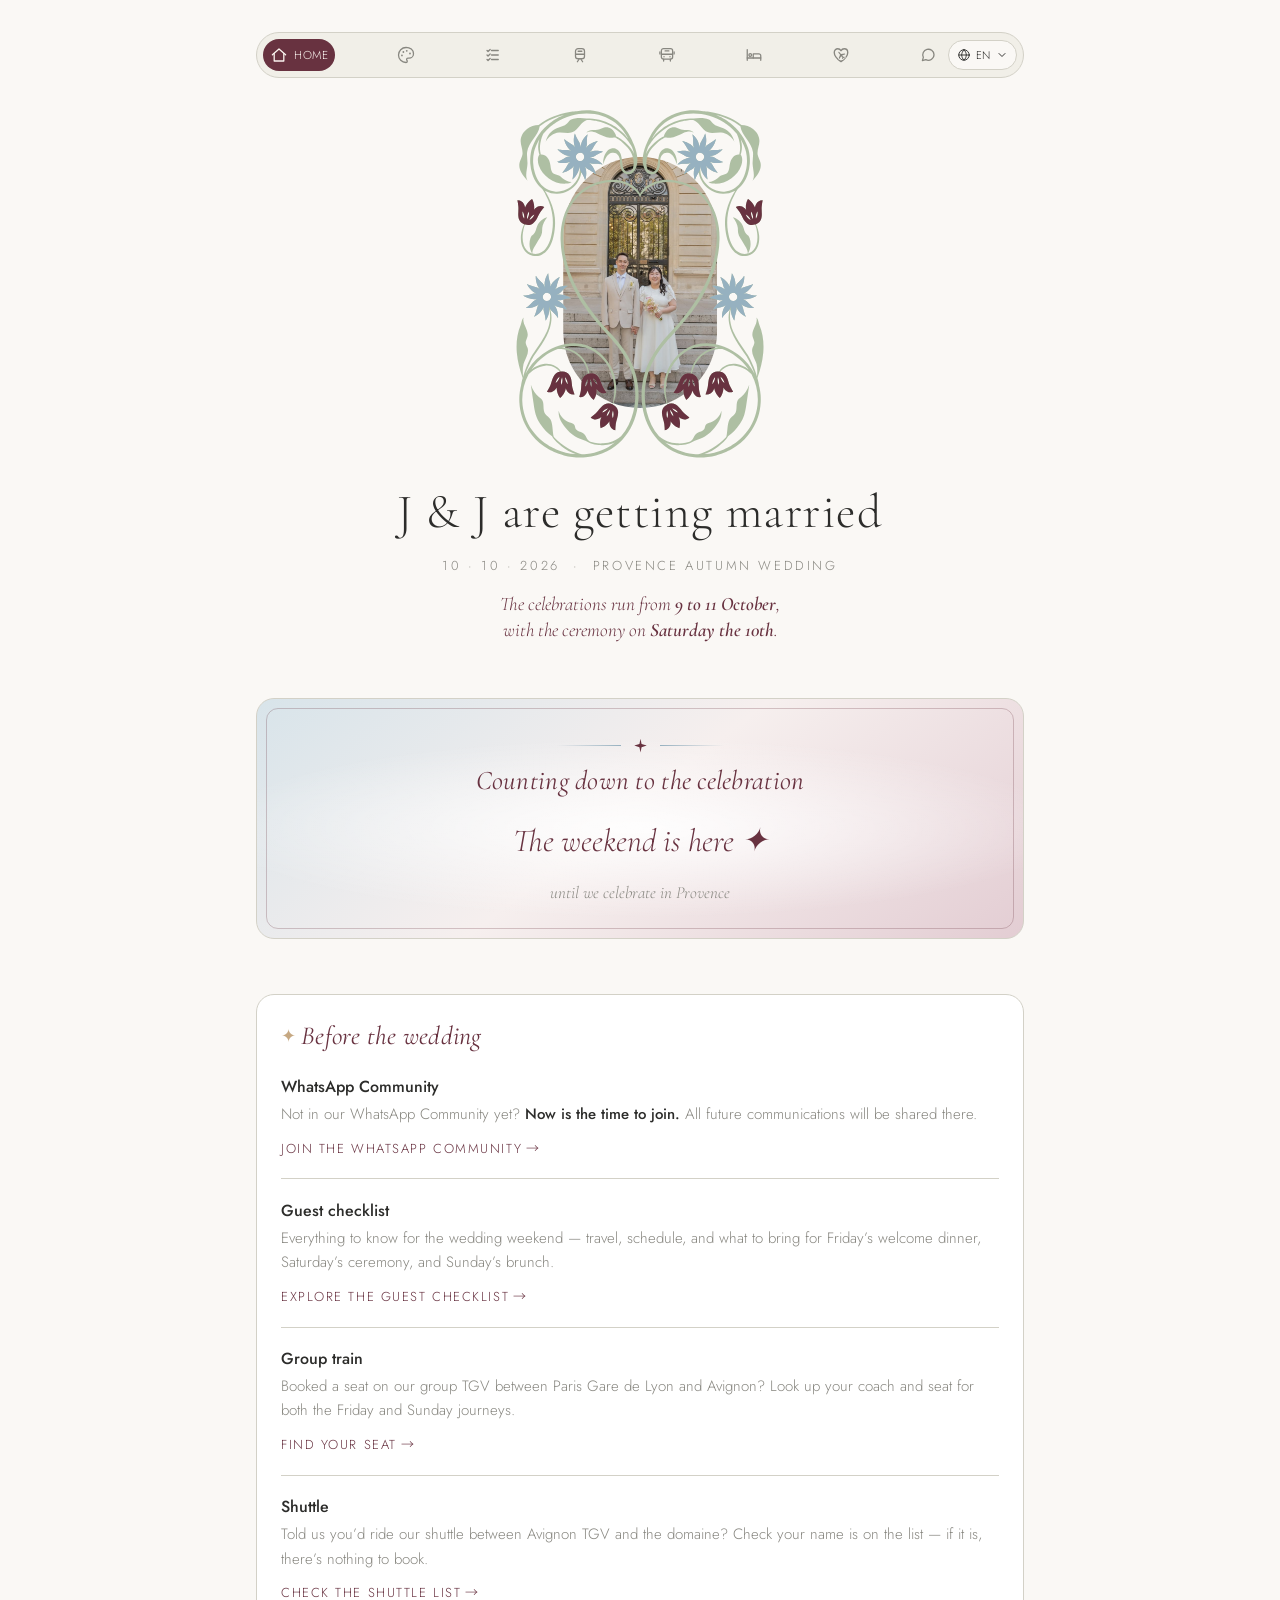
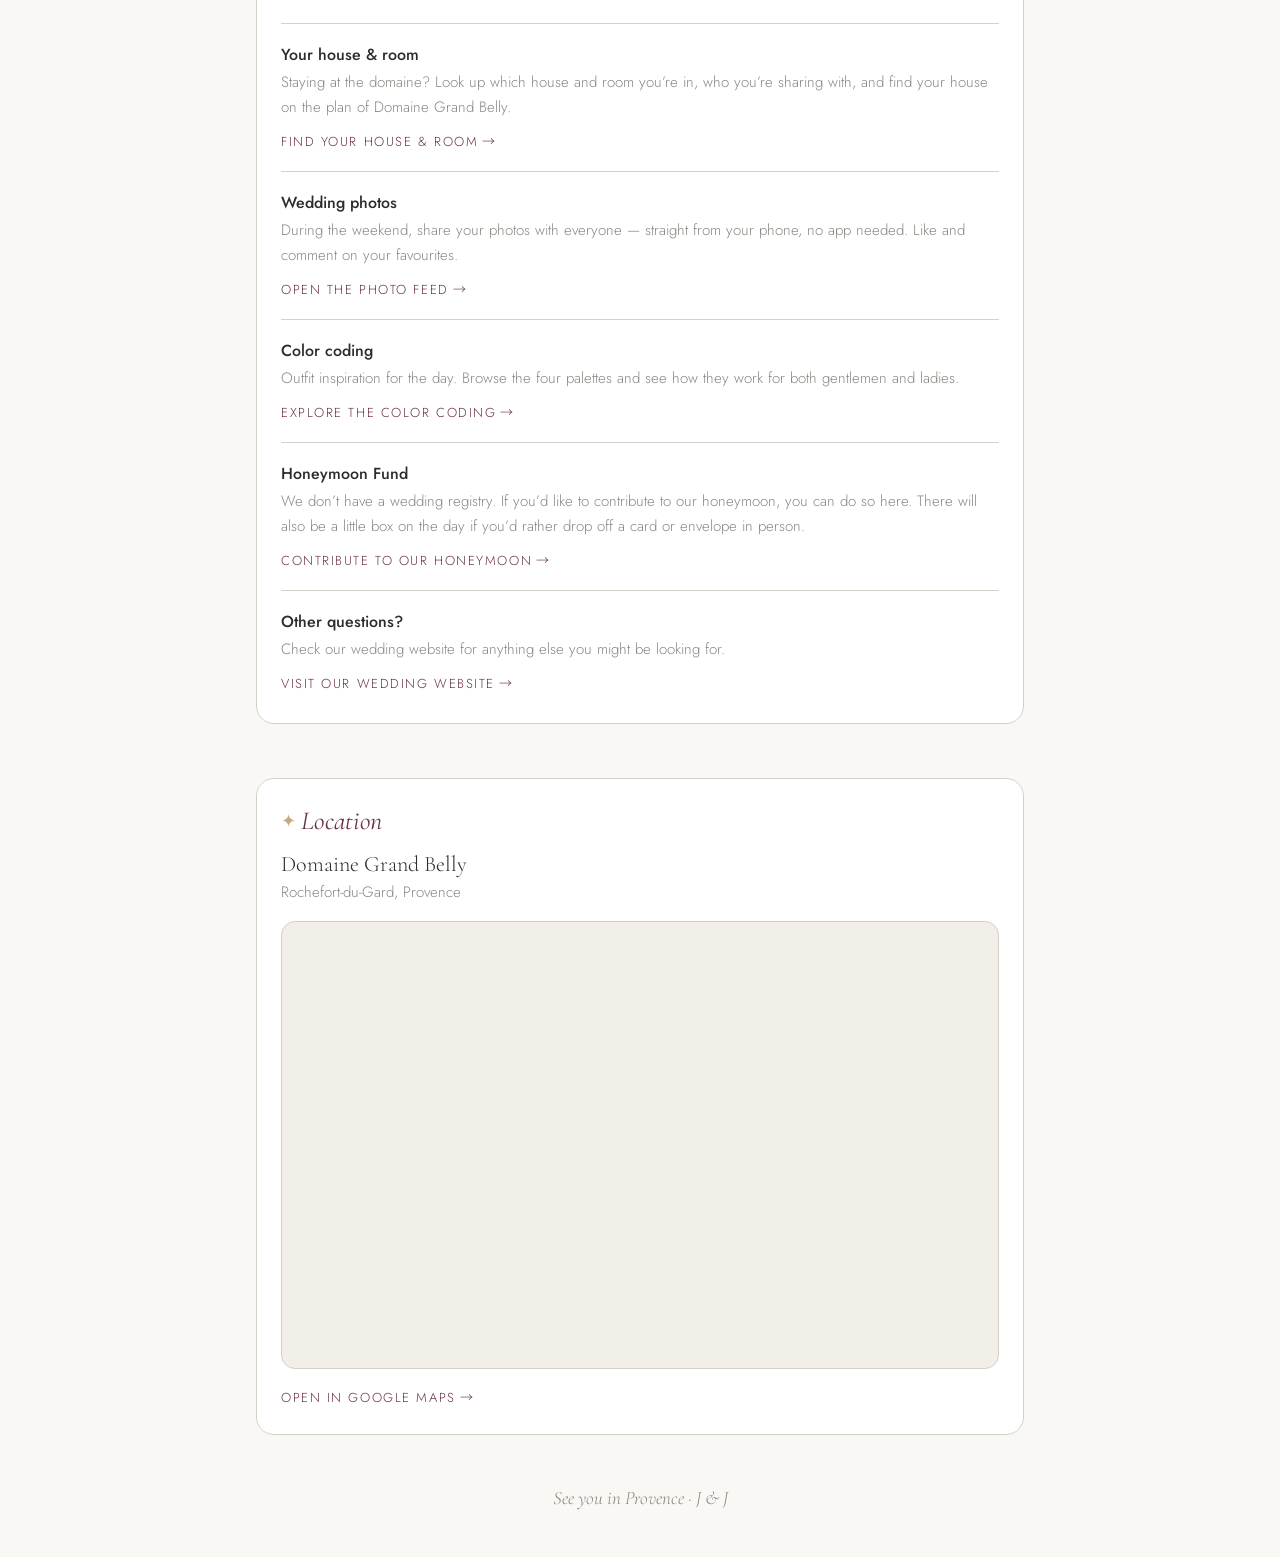
==== commit d157f47b: "Add a Shuttle tab listing who rides between Avignon TGV and the domaine New shuttle.html with a bus " ====
--- a/index.html
+++ b/index.html
@@ -27,6 +27,10 @@
         <a class="site-nav__item" href="train.html" aria-label="Group train" data-i18n-aria="nav.train">
           <svg viewBox="0 0 24 24" fill="none" stroke="currentColor" stroke-width="1.7" stroke-linecap="round" stroke-linejoin="round" aria-hidden="true"><rect x="6" y="3.5" width="12" height="13.5" rx="3.5"/><path d="M6.5 11h11"/><path d="M9.5 7h5"/><path d="M8.5 21l2-3M15.5 21l-2-3"/></svg>
           <span class="site-nav__label" data-i18n="nav.train">Group train</span>
+        </a>
+        <a class="site-nav__item" href="shuttle.html" aria-label="Shuttle" data-i18n-aria="nav.shuttle">
+          <svg viewBox="0 0 24 24" fill="none" stroke="currentColor" stroke-width="1.7" stroke-linecap="round" stroke-linejoin="round" aria-hidden="true"><rect x="4.5" y="3.5" width="15" height="14" rx="2.8"/><path d="M4.5 11h15"/><path d="M9.5 6.5h5"/><circle cx="8" cy="14.3" r=".9" fill="currentColor" stroke="none"/><circle cx="16" cy="14.3" r=".9" fill="currentColor" stroke="none"/><path d="M7.5 17.5v2.6M16.5 17.5v2.6"/><path d="M2.5 8v2.5M21.5 8v2.5"/></svg>
+          <span class="site-nav__label" data-i18n="nav.shuttle">Shuttle</span>
         </a>
         <a class="site-nav__item" href="onsite.html" aria-label="Accommodation" data-i18n-aria="nav.onsite">
           <svg viewBox="0 0 24 24" fill="none" stroke="currentColor" stroke-width="1.7" stroke-linecap="round" stroke-linejoin="round" aria-hidden="true"><path d="M3 5v14"/><path d="M3 16h18"/><path d="M21 19v-6a2.5 2.5 0 0 0-2.5-2.5H11V16"/><circle cx="7" cy="12" r="1.8"/></svg>
@@ -104,6 +108,12 @@
         <span class="home-link"><span data-i18n="home.tr.link">Find your seat</span> <span class="arr">&rarr;</span></span>
       </a>
 
+      <a class="before-item" href="shuttle.html">
+        <div class="before-title" data-i18n="home.sh.title">Shuttle</div>
+        <div class="before-desc" data-i18n="home.sh.desc">Told us you’d ride our shuttle between Avignon TGV and the domaine? Check your name is on the list — if it is, there’s nothing to book.</div>
+        <span class="home-link"><span data-i18n="home.sh.link">Check the shuttle list</span> <span class="arr">&rarr;</span></span>
+      </a>
+
       <a class="before-item" href="onsite.html">
         <div class="before-title" data-i18n="home.os.title">Your house &amp; room</div>
         <div class="before-desc" data-i18n="home.os.desc">Staying at the domaine? Look up which house and room you're in, who you're sharing with, and find your house on the plan of Domaine Grand Belly.</div>
--- a/css/styles.css
+++ b/css/styles.css
@@ -1634,3 +1634,55 @@
 }
 .verdict-text { font-size: 16px; color: var(--muted); line-height: 1.7; }
 
+
+/* ===================================================================
+   SHUTTLE PAGE — who rides between Avignon TGV and the domaine.
+   Search + result reuse .lookup-*; the lists reuse .train-roster.
+   =================================================================== */
+.action-section .shuttle-leg__meta { font-size: 15px; color: var(--muted); }
+.shuttle-leg__meta strong { color: var(--text); }
+.shuttle-run__label {
+  display: flex;
+  justify-content: space-between;
+  align-items: baseline;
+  gap: 10px;
+  margin-top: 1.3rem;
+}
+.shuttle-run__count { color: var(--muted); letter-spacing: .06em; white-space: nowrap; }
+.shuttle-run {
+  display: grid;
+  grid-template-columns: 1fr;
+  column-gap: 1.6rem;
+}
+@media (min-width: 560px) { .shuttle-run { grid-template-columns: 1fr 1fr; } }
+@media (min-width: 560px) { .train-roster .shuttle-run li:nth-child(2) { border-top: 0; } }
+.shuttle-ko { color: var(--muted); font-size: .9em; }
+.shuttle-plus {
+  display: inline-block;
+  font-size: 12px;
+  letter-spacing: .04em;
+  color: var(--burg);
+  background: var(--burg-pale);
+  border-radius: 999px;
+  padding: 1px 7px;
+  vertical-align: 1px;
+}
+.shuttle-tick {
+  display: inline-grid;
+  place-items: center;
+  width: 22px;
+  height: 22px;
+  margin-right: 8px;
+  border-radius: 50%;
+  background: var(--burg);
+  color: var(--ivory);
+  font-family: 'Jost', sans-serif;
+  font-style: normal;
+  font-size: 13px;
+  vertical-align: 3px;
+}
+.shuttle-result__lead { display: block; margin: -2px 0 6px; color: var(--burg); }
+.lookup-result__line.is-off span:last-child { color: var(--muted); }
+body.lang-ko .shuttle-leg__meta,
+body.lang-ko .train-roster__label { font-family: 'Poor Story', 'Noto Sans KR', sans-serif; }
+body.lang-ko .action-section .shuttle-leg__meta { font-size: 17px; }
